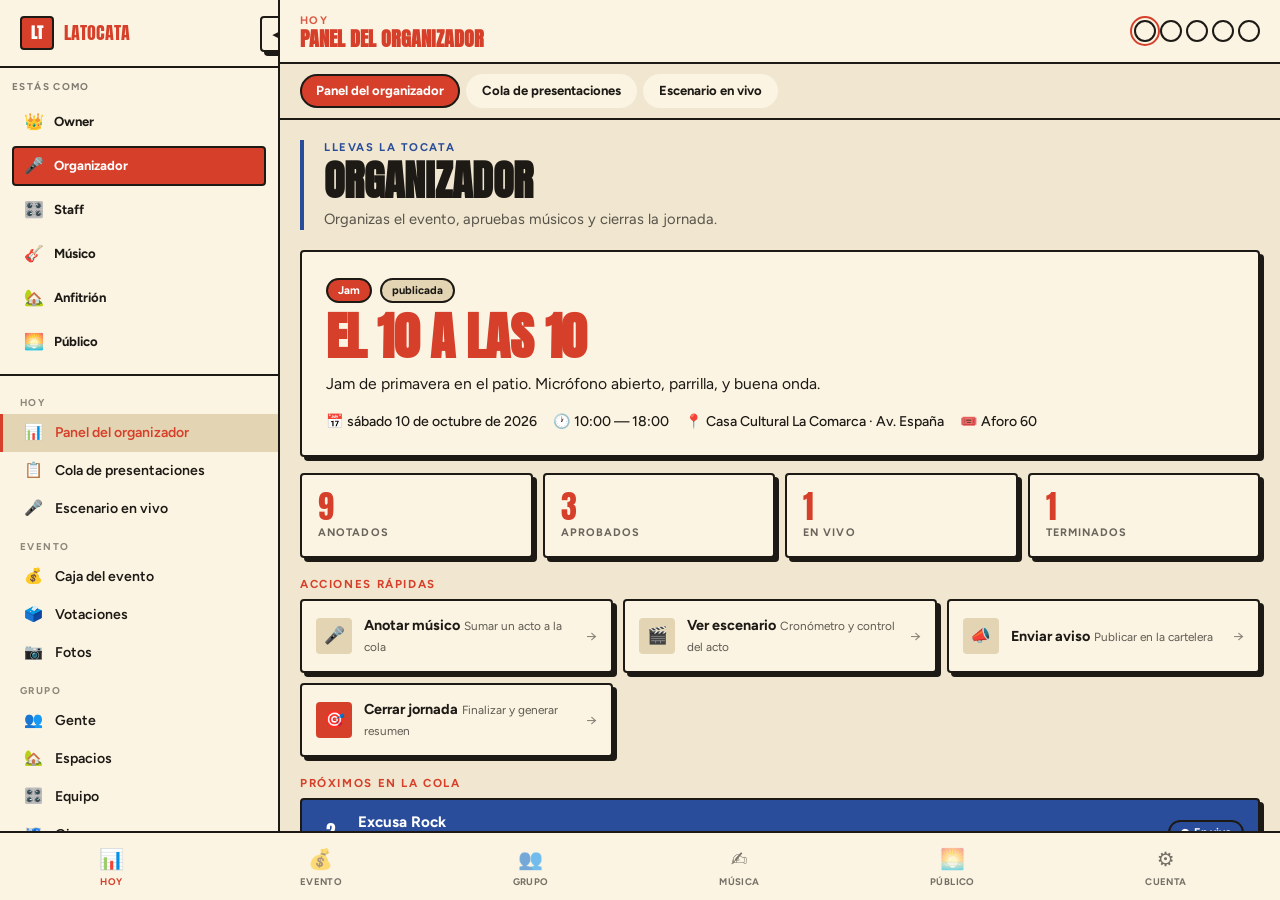
==== prototipos/Pt1.html @ dac2ec57 "feat: initial commit" ====
<!DOCTYPE html>
<html lang="es-CL" data-tema="a">
<head>
<meta charset="utf-8">
<meta name="viewport" content="width=device-width, initial-scale=1, viewport-fit=cover">
<title>LaTocata — Prototipo 5 · Seis casas por rol</title>
<link href="https://fonts.googleapis.com/css2?family=Anton&family=Fraunces:ital,wght@0,600;0,700;1,500;1,600&family=Figtree:wght@500;700&family=Space+Grotesk:wght@500;700&display=swap" rel="stylesheet">
<style>
/* ================================================================
   BASE
   ================================================================ */
:root { box-sizing: border-box; }
*, *::before, *::after { box-sizing: inherit; margin: 0; padding: 0; }
html { scroll-behavior: smooth; }
body {
  font-family: 'Figtree', system-ui, sans-serif;
  background: var(--bg);
  color: var(--ink);
  min-height: 100dvh;
  font-size: 15px;
  line-height: 1.4;
  transition: background 0.25s ease, color 0.25s ease;
}
h1, h2, h3, h4 { font-weight: 700; line-height: 1.1; }
button { font: inherit; color: inherit; cursor: pointer; border: none; background: none; }
input, textarea, select { font: inherit; color: inherit; }
a { color: var(--a1); text-decoration: none; }
ul, ol { list-style: none; }
::-webkit-scrollbar { width: 8px; height: 8px; }
::-webkit-scrollbar-thumb { background: var(--ch); border-radius: 4px; }

/* ================================================================
   TEMAS
   ================================================================ */
body[data-tema="a"] {
  --bg:#f1e7d0; --pa:#fbf4e2; --ink:#1d1a16;
  --a1:#d6402a; --a2:#2a4d9b; --on1:#fff; --on2:#fff;
  --ch:#e3d5b4; --fd:'Anton',Impact,sans-serif;
  --r:4px; --bw:2px; --sh:4px 4px 0 var(--ink);
  --tt:uppercase; --ti:normal;
}
body[data-tema="c"] {
  --bg:#f0e0b4; --pa:#fff6dc; --ink:#2b1a0d;
  --a1:#c0392b; --a2:#1f6b4a; --on1:#fff6dc; --on2:#fff6dc;
  --ch:#e6cf93; --fd:'Fraunces',serif;
  --r:16px; --bw:3px; --sh:0 4px 0 var(--ink);
  --tt:none; --ti:italic;
}
body[data-tema="b"] {
  --bg:#0c0a14; --pa:#171227; --ink:#f1ecff;
  --a1:#ff4fa3; --a2:#7b4dff; --on1:#fff; --on2:#fff;
  --ch:#2a2147; --fd:'Space Grotesk',sans-serif;
  --r:18px; --bw:1px; --sh:0 0 18px rgba(255,79,163,.4);
  --tt:none; --ti:normal;
}
body[data-tema="d"] {
  --bg:#cdb48a; --pa:#e6d4ae; --ink:#231b12;
  --a1:#1f4d3a; --a2:#f2b705; --on1:#f2e8d0; --on2:#231b12;
  --ch:#bfa271; --fd:'Anton',Impact,sans-serif;
  --r:2px; --bw:2px; --sh:3px 3px 0 var(--ink);
  --tt:uppercase; --ti:normal;
}
body[data-tema="e"] {
  --bg:#ffe3ec; --pa:#fff; --ink:#2a1f4d;
  --a1:#ff5c8a; --a2:#19b5a5; --on1:#fff; --on2:#fff;
  --ch:#ffd0de; --fd:'Fraunces',serif;
  --r:22px; --bw:2px; --sh:4px 4px 0 #2a1f4d;
  --tt:none; --ti:normal;
}

/* ================================================================
   SHELL
   ================================================================ */
.shell {
  display: grid;
  grid-template-columns: 280px 1fr;
  height: 100dvh;
  transition: grid-template-columns 0.28s ease;
}
.shell.replegado { grid-template-columns: 72px 1fr; }

.shell__lateral {
  background: var(--pa);
  border-right: var(--bw) solid var(--ink);
  display: flex;
  flex-direction: column;
  overflow: hidden;
  position: relative;
}

.shell__marca {
  display: flex;
  align-items: center;
  gap: 10px;
  padding: 16px 20px;
  border-bottom: var(--bw) solid var(--ink);
  min-height: 64px;
  flex-shrink: 0;
}
.shell__marca-logo {
  width: 34px; height: 34px;
  border-radius: var(--r);
  background: var(--a1);
  color: var(--on1);
  display: flex; align-items: center; justify-content: center;
  font-family: var(--fd);
  font-weight: 700;
  font-size: 0.95rem;
  border: var(--bw) solid var(--ink);
  text-transform: var(--tt);
  font-style: var(--ti);
  flex-shrink: 0;
}
.shell__marca-texto {
  font-family: var(--fd);
  font-size: 1.1rem;
  text-transform: var(--tt);
  font-style: var(--ti);
  color: var(--a1);
  white-space: nowrap;
  transition: opacity 0.2s;
}
.shell.replegado .shell__marca-texto { opacity: 0; width: 0; overflow: hidden; }

/* ================================================================
   SELECTOR DE ROL EN LA SIDEBAR
   ================================================================ */
.selector-rol-lateral {
  border-bottom: var(--bw) solid var(--ink);
  padding: 12px;
  flex-shrink: 0;
}
.selector-rol-lateral__eyebrow {
  font-size: 0.62rem;
  text-transform: uppercase;
  letter-spacing: 0.14em;
  font-weight: 700;
  opacity: 0.55;
  margin-bottom: 8px;
  transition: opacity 0.2s;
}
.shell.replegado .selector-rol-lateral__eyebrow { opacity: 0; }

.selector-rol-lateral__lista {
  display: flex;
  flex-direction: column;
  gap: 4px;
}
.selector-rol-lateral__item {
  display: flex;
  align-items: center;
  gap: 10px;
  padding: 8px 10px;
  border-radius: var(--r);
  color: var(--ink);
  font-size: 0.82rem;
  font-weight: 700;
  text-align: left;
  transition: background 0.15s;
  border: var(--bw) solid transparent;
  width: 100%;
}
.selector-rol-lateral__item:hover { background: var(--ch); }
.selector-rol-lateral__item.activo {
  background: var(--a1);
  color: var(--on1);
  border-color: var(--ink);
}
.selector-rol-lateral__icono {
  width: 20px; height: 20px;
  display: flex; align-items: center; justify-content: center;
  font-size: 1rem;
  flex-shrink: 0;
}
.selector-rol-lateral__label {
  flex: 1;
  min-width: 0;
  white-space: nowrap;
  overflow: hidden;
  text-overflow: ellipsis;
  transition: opacity 0.2s;
}
.shell.replegado .selector-rol-lateral__label { opacity: 0; }

/* Cuando está replegado, el selector se vuelve una lista de iconos */
.shell.replegado .selector-rol-lateral { padding: 8px; }
.shell.replegado .selector-rol-lateral__item {
  justify-content: center;
  padding: 8px 6px;
}

.shell__lateral-scroll {
  flex: 1;
  overflow-y: auto;
  padding: 8px 0;
}
.shell__grupo-titulo {
  font-size: 0.62rem;
  text-transform: uppercase;
  letter-spacing: 0.14em;
  font-weight: 700;
  opacity: 0.5;
  padding: 12px 20px 4px;
  white-space: nowrap;
  transition: opacity 0.2s;
}
.shell.replegado .shell__grupo-titulo { opacity: 0; }

.shell__item {
  display: flex;
  align-items: center;
  gap: 12px;
  padding: 9px 20px;
  color: var(--ink);
  font-size: 0.88rem;
  font-weight: 600;
  border-left: 3px solid transparent;
  transition: background 0.15s, border-color 0.15s;
  white-space: nowrap;
  cursor: pointer;
  width: 100%;
  text-align: left;
}
.shell__item:hover { background: var(--ch); }
.shell__item.activo {
  background: var(--ch);
  border-left-color: var(--a1);
  color: var(--a1);
}
.shell__item-icono {
  width: 20px; height: 20px;
  flex-shrink: 0;
  display: flex; align-items: center; justify-content: center;
  font-size: 0.95rem;
}
.shell__item-label { transition: opacity 0.2s; flex: 1; min-width: 0; }
.shell.replegado .shell__item-label { opacity: 0; width: 0; overflow: hidden; }

.shell__lateral-pie {
  border-top: var(--bw) solid var(--ink);
  padding: 12px;
  display: flex;
  align-items: center;
  gap: 10px;
  flex-shrink: 0;
  font-size: 0.78rem;
}
.shell__usuario-avatar {
  width: 32px; height: 32px;
  border-radius: 50%;
  background: var(--a2);
  color: var(--on2);
  display: flex; align-items: center; justify-content: center;
  font-weight: 700;
  font-size: 0.75rem;
  flex-shrink: 0;
  border: var(--bw) solid var(--ink);
}
.shell__usuario-info { transition: opacity 0.2s; min-width: 0; }
.shell__usuario-nombre { font-weight: 700; white-space: nowrap; }
.shell__usuario-sub { opacity: 0.6; font-size: 0.7rem; white-space: nowrap; }
.shell.replegado .shell__usuario-info { opacity: 0; width: 0; overflow: hidden; }

.shell__btn-replegar {
  position: absolute;
  top: 16px;
  right: -18px;
  width: 36px; height: 36px;
  border-radius: var(--r);
  background: var(--pa);
  border: var(--bw) solid var(--ink);
  color: var(--ink);
  display: flex;
  align-items: center;
  justify-content: center;
  z-index: 30;
  box-shadow: var(--sh);
}

.shell__principal {
  display: flex;
  flex-direction: column;
  min-width: 0;
  background: var(--bg);
  overflow: hidden;
}

.shell__topbar {
  display: flex;
  align-items: center;
  gap: 12px;
  padding: 12px 20px;
  border-bottom: var(--bw) solid var(--ink);
  background: var(--pa);
  min-height: 64px;
  flex-shrink: 0;
}
.shell__btn-hamburguesa {
  display: none;
  width: 40px; height: 40px;
  border-radius: var(--r);
  border: var(--bw) solid var(--ink);
  background: var(--pa);
  color: var(--ink);
  align-items: center;
  justify-content: center;
  flex-shrink: 0;
}
.shell__topbar-titulo-zona { flex: 1; min-width: 0; }
.shell__eyebrow {
  font-size: 0.68rem;
  text-transform: uppercase;
  letter-spacing: 0.12em;
  font-weight: 700;
  color: var(--a1);
  opacity: 0.85;
}
.shell__titulo {
  font-family: var(--fd);
  font-size: 1.25rem;
  font-weight: 700;
  text-transform: var(--tt);
  font-style: var(--ti);
  color: var(--a1);
  white-space: nowrap;
  overflow: hidden;
  text-overflow: ellipsis;
  line-height: 1.05;
}

.shell__selector-tema {
  display: flex;
  gap: 4px;
  flex-shrink: 0;
}
.shell__tema-btn {
  width: 22px; height: 22px;
  border-radius: 50%;
  border: 2px solid var(--ink);
  transition: transform 0.15s;
}
.shell__tema-btn:hover { transform: scale(1.1); }
.shell__tema-btn.activo { outline: 2px solid var(--a1); outline-offset: 2px; }
.shell__tema-btn[data-tema-btn="a"] { background: linear-gradient(135deg, #d6402a 50%, #f1e7d0 50%); }
.shell__tema-btn[data-tema-btn="c"] { background: linear-gradient(135deg, #c0392b 50%, #f0e0b4 50%); }
.shell__tema-btn[data-tema-btn="b"] { background: linear-gradient(135deg, #ff4fa3 50%, #0c0a14 50%); }
.shell__tema-btn[data-tema-btn="d"] { background: linear-gradient(135deg, #1f4d3a 50%, #cdb48a 50%); }
.shell__tema-btn[data-tema-btn="e"] { background: linear-gradient(135deg, #ff5c8a 50%, #ffe3ec 50%); }

.shell__chips {
  display: flex;
  gap: 6px;
  padding: 10px 20px;
  background: var(--bg);
  border-bottom: var(--bw) solid var(--ink);
  overflow-x: auto;
  scrollbar-width: none;
  flex-shrink: 0;
}
.shell__chips::-webkit-scrollbar { display: none; }
.shell__chip {
  padding: 6px 14px;
  border-radius: 999px;
  font-size: 0.82rem;
  font-weight: 700;
  color: var(--ink);
  background: var(--pa);
  border: var(--bw) solid transparent;
  white-space: nowrap;
  transition: all 0.15s;
}
.shell__chip:hover { border-color: var(--ink); }
.shell__chip.activo {
  background: var(--a1);
  color: var(--on1);
  border-color: var(--ink);
}

.shell__contenido {
  flex: 1;
  overflow-y: auto;
  padding: 20px;
  padding-bottom: 100px;
}

.shell__tabbar {
  display: none;
  position: fixed;
  bottom: 0;
  left: 0;
  right: 0;
  background: var(--pa);
  border-top: var(--bw) solid var(--ink);
  padding: 6px 8px;
  justify-content: space-around;
  z-index: 20;
  padding-bottom: calc(6px + env(safe-area-inset-bottom, 0px));
  overflow-x: auto;
  scrollbar-width: none;
}
.shell__tabbar::-webkit-scrollbar { display: none; }
.shell__tab {
  display: flex;
  flex-direction: column;
  align-items: center;
  gap: 2px;
  padding: 6px 8px;
  border-radius: var(--r);
  color: var(--ink);
  opacity: 0.6;
  font-size: 0.6rem;
  font-weight: 700;
  transition: opacity 0.15s;
  min-width: 52px;
  text-transform: uppercase;
  letter-spacing: 0.04em;
  flex-shrink: 0;
}
.shell__tab.activo { opacity: 1; color: var(--a1); }
.shell__tab-icono { font-size: 1.25rem; }

.shell__overlay {
  display: none;
  position: fixed;
  inset: 0;
  background: rgba(0,0,0,0.5);
  z-index: 35;
}
.shell__overlay.activo { display: block; }

/* ================================================================
   COMPONENTES
   ================================================================ */
.hero {
  background: var(--pa);
  border: var(--bw) solid var(--ink);
  border-radius: var(--r);
  padding: 24px;
  box-shadow: var(--sh);
  position: relative;
  overflow: hidden;
}
.hero__badges { display: flex; gap: 6px; margin-bottom: 10px; flex-wrap: wrap; }
.hero__titulo {
  font-family: var(--fd);
  font-size: clamp(2rem, 6vw, 3.2rem);
  text-transform: var(--tt);
  font-style: var(--ti);
  color: var(--a1);
  line-height: 0.95;
  margin: 8px 0 10px;
  letter-spacing: -0.01em;
}
.hero__desc { font-size: 0.98rem; margin-bottom: 16px; max-width: 640px; line-height: 1.5; }
.hero__meta { display: flex; flex-wrap: wrap; gap: 16px; font-size: 0.88rem; font-weight: 500; }

.sub { opacity: 0.68; font-size: 0.85rem; margin-bottom: 14px; line-height: 1.5; }
h3 {
  font-size: 0.72rem;
  letter-spacing: 0.14em;
  text-transform: uppercase;
  color: var(--a1);
  margin: 20px 0 8px;
  font-weight: 700;
}
h3:first-child { margin-top: 0; }

.g { display: grid; gap: 10px; }
.g2 { grid-template-columns: repeat(auto-fit, minmax(260px, 1fr)); }
.g3 { grid-template-columns: repeat(auto-fit, minmax(200px, 1fr)); }
.g4 { grid-template-columns: repeat(auto-fit, minmax(140px, 1fr)); }

.card {
  background: var(--pa);
  border: var(--bw) solid var(--ink);
  border-radius: var(--r);
  padding: 16px;
  box-shadow: var(--sh);
}
.card__cabecera {
  display: flex;
  align-items: flex-start;
  justify-content: space-between;
  gap: 12px;
  margin-bottom: 12px;
}
.card__titulo {
  font-family: var(--fd);
  font-size: 1.05rem;
  text-transform: var(--tt);
  font-style: var(--ti);
  color: var(--ink);
}

.k { font: 2rem/1 var(--fd); color: var(--a1); }
.l {
  font-size: 0.68rem;
  text-transform: uppercase;
  letter-spacing: 0.1em;
  opacity: 0.65;
  font-weight: 700;
  margin-top: 2px;
}

.btn {
  display: inline-flex;
  align-items: center;
  justify-content: center;
  gap: 6px;
  padding: 8px 14px;
  background: var(--a1);
  color: var(--on1);
  border: var(--bw) solid var(--ink);
  border-radius: var(--r);
  font-size: 0.85rem;
  font-weight: 700;
  box-shadow: var(--sh);
  transition: transform 0.1s, box-shadow 0.1s;
  white-space: nowrap;
}
.btn:active { transform: translate(2px, 2px); box-shadow: none; }
.btn--secundario { background: var(--pa); color: var(--ink); box-shadow: none; }
.btn--fantasma { background: transparent; color: var(--ink); border-color: transparent; box-shadow: none; }
.btn--fantasma:hover { border-color: var(--ink); }
.btn--peligro { background: var(--pa); color: var(--a1); border-color: var(--a1); box-shadow: none; }
.btn--chico { padding: 5px 10px; font-size: 0.76rem; }
.btn--grande { padding: 12px 22px; font-size: 0.95rem; }
.btn--bloque { width: 100%; }

.pill {
  display: inline-block;
  padding: 3px 10px;
  border-radius: 999px;
  background: var(--ch);
  color: var(--ink);
  font-size: 0.7rem;
  font-weight: 700;
  border: var(--bw) solid var(--ink);
  margin: 2px 2px 0 0;
}
.pill--ok { background: var(--a2); color: var(--on2); }
.pill--hot { background: var(--a1); color: var(--on1); }
.pill--vivo::before {
  content: '●';
  margin-right: 4px;
  animation: pulso 1.4s ease infinite;
}
@keyframes pulso { 0%,100% { opacity: 1; } 50% { opacity: 0.4; } }

.row {
  display: flex;
  align-items: center;
  gap: 12px;
  padding: 12px;
  background: var(--pa);
  border: var(--bw) solid var(--ink);
  border-radius: var(--r);
  margin-bottom: 8px;
  box-shadow: var(--sh);
}
.row:last-child { margin-bottom: 0; }
.row__num {
  font-family: var(--fd);
  font-size: 1.2rem;
  width: 32px;
  text-align: center;
  color: var(--a1);
  flex-shrink: 0;
}
.row__info { flex: 1; min-width: 0; }
.row__titulo { font-weight: 700; font-size: 0.95rem; }
.row__meta { font-size: 0.76rem; opacity: 0.7; margin-top: 1px; }
.row--vivo { background: var(--a2); color: var(--on2); border-color: var(--ink); }
.row--vivo .row__num { color: var(--on2); }
.row--terminado { opacity: 0.5; }
.row--saltado { opacity: 0.4; text-decoration: line-through; }

.crono {
  font-family: var(--fd);
  font-size: clamp(3rem, 16vw, 6rem);
  color: var(--a1);
  line-height: 1;
  font-variant-numeric: tabular-nums;
  letter-spacing: -0.02em;
}
.barra {
  height: 10px;
  border: var(--bw) solid var(--ink);
  border-radius: 99px;
  overflow: hidden;
  margin: 8px 0;
  background: var(--pa);
}
.barra b {
  display: block;
  height: 100%;
  background: var(--a2);
  transition: width 0.3s;
}
.barra b.alerta { background: var(--a1); }

.chk {
  display: flex;
  gap: 10px;
  align-items: center;
  padding: 8px 0;
  border-bottom: 1px dashed var(--ch);
  cursor: pointer;
}
.chk:last-child { border-bottom: none; }
.chk i {
  width: 22px; height: 22px;
  border: var(--bw) solid var(--ink);
  border-radius: calc(var(--r) / 2);
  display: grid;
  place-items: center;
  font-style: normal;
  font-size: 0.8rem;
  flex-shrink: 0;
}
.chk.d i { background: var(--a2); color: var(--on2); }
.chk.d span { text-decoration: line-through; opacity: 0.55; }

input[type="text"], input[type="email"], input[type="number"], textarea, select {
  font: inherit;
  color: var(--ink);
  background: var(--pa);
  border: var(--bw) solid var(--ink);
  border-radius: var(--r);
  padding: 8px 12px;
  min-width: 0;
  width: 100%;
}
input:focus, textarea:focus { outline: 2px solid var(--a1); outline-offset: -2px; }

.avatar {
  width: 40px; height: 40px;
  border-radius: 50%;
  background: var(--a1);
  color: var(--on1);
  display: flex; align-items: center; justify-content: center;
  font-weight: 700;
  font-size: 0.95rem;
  flex-shrink: 0;
  border: var(--bw) solid var(--ink);
}
.avatar--chico { width: 28px; height: 28px; font-size: 0.72rem; }

.qa {
  display: flex;
  align-items: center;
  gap: 12px;
  padding: 14px;
  background: var(--pa);
  border: var(--bw) solid var(--ink);
  border-radius: var(--r);
  box-shadow: var(--sh);
  text-align: left;
  width: 100%;
  transition: transform 0.1s;
}
.qa:active { transform: translate(2px, 2px); box-shadow: none; }
.qa__icono {
  width: 36px; height: 36px;
  border-radius: var(--r);
  background: var(--ch);
  display: grid;
  place-items: center;
  font-size: 1.05rem;
  flex-shrink: 0;
}
.qa--peligro .qa__icono { background: var(--a1); color: var(--on1); }
.qa__texto { flex: 1; min-width: 0; }
.qa__titulo { font-weight: 700; font-size: 0.9rem; }
.qa__desc { font-size: 0.74rem; opacity: 0.7; margin-top: 1px; }
.qa__flecha { opacity: 0.5; flex-shrink: 0; }

.tl { position: relative; padding-left: 22px; }
.tl::before { content: ''; position: absolute; left: 5px; top: 8px; bottom: 8px; width: 2px; background: var(--ch); }
.tl__nodo { position: relative; padding: 8px 0; }
.tl__nodo::before {
  content: '';
  position: absolute;
  left: -22px;
  top: 14px;
  width: 12px; height: 12px;
  border-radius: 50%;
  background: var(--a1);
  border: 2px solid var(--ink);
}

/* ================================================================
   HOME DE ROL
   ================================================================ */
.rol-home {
  border-left: 4px solid var(--a2);
  padding-left: 20px;
  margin-bottom: 20px;
}
.rol-home__eyebrow {
  font-size: 0.7rem;
  text-transform: uppercase;
  letter-spacing: 0.14em;
  font-weight: 700;
  color: var(--a2);
  margin-bottom: 4px;
}
.rol-home__titulo {
  font-family: var(--fd);
  font-size: clamp(1.8rem, 5vw, 2.6rem);
  text-transform: var(--tt);
  font-style: var(--ti);
  color: var(--ink);
  line-height: 1;
}
.rol-home__desc {
  font-size: 0.92rem;
  opacity: 0.72;
  margin-top: 6px;
  max-width: 600px;
  line-height: 1.5;
}

/* ================================================================
   CARTELERA EN VIVO (público)
   ================================================================ */
.cartelera-vivo {
  background: linear-gradient(180deg, var(--a2) 0%, var(--pa) 100%);
  border: var(--bw) solid var(--ink);
  border-radius: var(--r);
  padding: 24px;
  box-shadow: var(--sh);
  color: var(--on2);
  margin-bottom: 20px;
}
.cartelera-vivo__badge {
  display: inline-flex;
  align-items: center;
  gap: 6px;
  background: var(--a1);
  color: var(--on1);
  padding: 4px 12px;
  border-radius: 999px;
  font-size: 0.72rem;
  font-weight: 700;
  text-transform: uppercase;
  letter-spacing: 0.1em;
  margin-bottom: 12px;
}
.cartelera-vivo__badge::before {
  content: '●';
  animation: pulso 1.4s ease infinite;
}
.cartelera-vivo__nombre {
  font-family: var(--fd);
  font-size: clamp(2rem, 7vw, 3rem);
  text-transform: var(--tt);
  font-style: var(--ti);
  line-height: 1;
  color: var(--on2);
  margin: 8px 0;
}
.cartelera-vivo__meta {
  font-size: 0.95rem;
  opacity: 0.85;
  margin-bottom: 16px;
}
.cartelera-vivo__siguientes {
  background: rgba(0,0,0,0.15);
  border-radius: var(--r);
  padding: 14px;
  border: 2px dashed rgba(255,255,255,0.3);
}
.cartelera-vivo__siguientes-titulo {
  font-size: 0.68rem;
  text-transform: uppercase;
  letter-spacing: 0.14em;
  font-weight: 700;
  opacity: 0.75;
  margin-bottom: 8px;
}
.cartelera-vivo__siguiente {
  display: flex;
  align-items: center;
  gap: 10px;
  padding: 6px 0;
  border-bottom: 1px solid rgba(255,255,255,0.15);
}
.cartelera-vivo__siguiente:last-child { border-bottom: none; }
.cartelera-vivo__siguiente-num {
  font-family: var(--fd);
  font-size: 1rem;
  width: 24px;
  opacity: 0.85;
}
.cartelera-vivo__siguiente-nombre { flex: 1; font-weight: 700; }

/* ================================================================
   PRESENCIA (check-in para votar)
   ================================================================ */
.presencia {
  background: var(--pa);
  border: var(--bw) solid var(--ink);
  border-radius: var(--r);
  padding: 16px;
  display: flex;
  align-items: center;
  gap: 12px;
  box-shadow: var(--sh);
  margin-bottom: 20px;
}
.presencia__icono {
  width: 40px; height: 40px;
  border-radius: 50%;
  background: var(--ch);
  display: grid;
  place-items: center;
  font-size: 1.2rem;
  flex-shrink: 0;
}
.presencia--activo .presencia__icono {
  background: var(--a2);
  color: var(--on2);
}
.presencia__info { flex: 1; min-width: 0; }
.presencia__titulo { font-weight: 700; font-size: 0.92rem; }
.presencia__desc { font-size: 0.78rem; opacity: 0.7; margin-top: 2px; }

/* ================================================================
   RESPONSIVE
   ================================================================ */
@media (max-width: 900px) {
  .shell { grid-template-columns: 1fr; }
  .shell__lateral {
    position: fixed;
    top: 0; left: 0; bottom: 0;
    width: 280px;
    transform: translateX(-100%);
    transition: transform 0.25s ease;
    z-index: 40;
    box-shadow: var(--sh);
  }
  .shell__lateral.abierto { transform: translateX(0); }
  .shell__btn-hamburguesa { display: flex; }
  .shell__btn-replegar { display: none; }
  .shell__contenido { padding: 16px; padding-bottom: 100px; }
  .shell__topbar { padding: 10px 14px; }
  .shell__chips { padding: 10px 14px; }
  .shell__tabbar { display: flex; }
  .g2, .g3, .g4 { grid-template-columns: 1fr; }
}

@media (max-width: 600px) {
  .hero { padding: 18px; }
  .hero__titulo { font-size: 1.9rem; }
  .shell__titulo { font-size: 1.05rem; }
}
</style>
</head>
<body data-tema="a">

<div class="shell" id="shell">

  <aside class="shell__lateral" id="lateral">
    <div class="shell__marca" style="position:relative;">
      <div class="shell__marca-logo">LT</div>
      <div class="shell__marca-texto">LaTocata</div>
      <button class="shell__btn-replegar" id="btn-replegar" title="Replegar">◀</button>
    </div>

    <!-- Selector de rol dentro del sidebar -->
    <div class="selector-rol-lateral" id="selector-rol-lateral"></div>

    <nav class="shell__lateral-scroll" id="lateral-nav"></nav>

    <div class="shell__lateral-pie">
      <div class="shell__usuario-avatar" id="usuario-avatar">YQ</div>
      <div class="shell__usuario-info">
        <div class="shell__usuario-nombre">Eduardo Q.</div>
        <div class="shell__usuario-sub" id="usuario-rol-display">Organizador</div>
      </div>
    </div>
  </aside>

  <div class="shell__overlay" id="overlay"></div>

  <div class="shell__principal">
    <header class="shell__topbar">
      <button class="shell__btn-hamburguesa" id="btn-hamburguesa" title="Menú">☰</button>
      <div class="shell__topbar-titulo-zona">
        <div class="shell__eyebrow" id="topbar-eyebrow">Hoy</div>
        <div class="shell__titulo" id="topbar-titulo">Panel del organizador</div>
      </div>
      <div class="shell__selector-tema" id="selector-tema"></div>
    </header>

    <nav class="shell__chips" id="chips"></nav>

    <main class="shell__contenido" id="contenido"></main>

    <nav class="shell__tabbar" id="tabbar"></nav>
  </div>
</div>

<script>
/* ================================================================
   DATOS
   ================================================================ */
const GRUPO = { nombre: 'Colectivo Cultural Chillán', ciudad: 'Chillán' };

const TOCATA = {
  nombre: 'El 10 a las 10',
  tipo: 'Jam',
  estado: 'publicada',
  fecha: 'sábado 10 de octubre de 2026',
  horaInicio: '10:00',
  horaFin: '18:00',
  espacio: 'Casa Cultural La Comarca',
  direccion: 'Av. España',
  comuna: 'Chillán',
  aforo: 60,
  desc: 'Jam de primavera en el patio. Micrófono abierto, parrilla, y buena onda.'
};

const ESPACIOS = [
  { id: 'comarca', nombre: 'Casa Cultural La Comarca', tipo: 'casa', direccion: 'Av. España', comuna: 'Chillán', aforo: 60, anfitrion: 'Andrés Monjes', condiciones: 'Sin amplificadores después de las 23:30. Cuidar el jardín.', esDeLaTocata: true },
  { id: 'ubb', nombre: 'UBB la Castilla', tipo: 'universidad', direccion: 'Av. Andrés Bello', comuna: 'Chillán', aforo: 100, anfitrion: 'Universidad del Bío Bío', condiciones: 'Requiere seguro de responsabilidad civil. Sin amplificadores después de las 22:00.', esDeLaTocata: false },
  { id: 'anden', nombre: 'El último Andén', tipo: 'bar cultural', direccion: 'Calle Brasil', comuna: 'Chillán', aforo: 80, anfitrion: 'Carla Muñoz', condiciones: 'Sonido hasta la 1 AM. Consumo mínimo por persona.', esDeLaTocata: false }
];

const ACTOS = [
  { orden: 1, nombre: 'Miguel', tipo: 'solista', genero: 'rock', instrumentos: ['batería'], estado: 'terminado', min: 10 },
  { orden: 2, nombre: 'Excusa Rock', tipo: 'banda', genero: 'rock alternativo', instrumentos: ['voz', 'guitarra', 'bajo'], estado: 'en_curso', min: 20 },
  { orden: 3, nombre: 'Paulo en la Luna', tipo: 'solista', genero: 'trova', instrumentos: ['voz', 'guitarra'], estado: 'aprobado', min: 15 },
  { orden: 4, nombre: 'Toms', tipo: 'solista', genero: 'temas propios', instrumentos: ['voz', 'guitarra'], estado: 'aprobado', min: 15 },
  { orden: 5, nombre: 'Los Treiles', tipo: 'banda', genero: 'folklore fusión', instrumentos: ['voz', 'guitarra', 'flauta', 'percusión'], estado: 'aprobado', min: 20 },
  { orden: 6, nombre: 'Flow en Notas', tipo: 'banda', genero: 'rap', instrumentos: ['voz', 'beat'], estado: 'anotado', min: 15, hastaQueLoBajen: true },
  { orden: 7, nombre: 'Ancestro', tipo: 'banda', genero: 'jazz', instrumentos: ['saxo', 'contrabajo', 'batería'], estado: 'anotado', min: 20 },
  { orden: 8, nombre: 'Macho Cabrio', tipo: 'banda', genero: 'punk rock', instrumentos: ['voz', 'guitarra', 'bajo', 'batería'], estado: 'anotado', min: 15 },
  { orden: 9, nombre: 'Sirene', tipo: 'banda', genero: 'indie pop', instrumentos: ['voz', 'teclado', 'guitarra'], estado: 'anotado', min: 18 }
];

const LISTA_DIA = [
  { tarea: 'Montaje de escenario y sonido', hecho: true },
  { tarea: 'Permiso y aviso a vecinos', hecho: true },
  { tarea: 'Parrilla y cocina', hecho: false },
  { tarea: 'Revisar clima y plan B', hecho: false },
  { tarea: 'Abrir registro de músicos', hecho: true },
  { tarea: 'Foto del grupo al inicio', hecho: false }
];

const CAJA = [
  { concepto: 'Gorra (aporte voluntario)', monto: 48000 },
  { concepto: 'Carbón y bebidas', monto: -22000 },
  { concepto: 'Cuerdas de repuesto', monto: -6500 }
];

const EQUIPO = [
  { nombre: 'Amplificador Fender 100W', dueno: 'Grupo', prestadoA: '' },
  { nombre: 'Micrófono SM58 #1', dueno: 'Grupo', prestadoA: 'Excusa Rock' },
  { nombre: 'Micrófono SM58 #2', dueno: 'Grupo', prestadoA: '' },
  { nombre: 'Batería completa', dueno: 'Miguel', prestadoA: '' },
  { nombre: 'Bajo Squier', dueno: 'Grupo', prestadoA: '' }
];

const COMUNIDAD = [
  { nombre: 'Andrés Monjes', detalle: 'owner · anfitrión de La Comarca', etiquetas: ['owner'] },
  { nombre: 'Eduardo Quilodrán', detalle: 'organizador · hace la app', etiquetas: ['organizador'] },
  { nombre: 'Amaru', detalle: 'staff · foto y publicidad', etiquetas: ['staff'] },
  { nombre: 'Seba', detalle: 'staff · parrilla y sonido', etiquetas: ['staff'] },
  { nombre: 'Pame', detalle: 'staff · cocina y puerta', etiquetas: ['staff'] },
  { nombre: 'Miguel', detalle: 'músico · batería · trae la batería', etiquetas: ['músico'] },
  { nombre: 'Familia Rodríguez', detalle: 'vecinos · prestan sillas', etiquetas: ['vecinos'] }
];

const TURNOS = [
  { tarea: 'Sonido', asignado: 'Seba', hora: '10:00 — 12:00', hecho: true },
  { tarea: 'Puerta y aforo', asignado: 'Pame', hora: '10:00 — 14:00', hecho: false },
  { tarea: 'Parrilla', asignado: 'Seba', hora: '12:00 — 15:00', hecho: false },
  { tarea: 'Fotos', asignado: 'Amaru', hora: 'Todo el día', hecho: false },
  { tarea: 'Cocina', asignado: 'Pame', hora: '11:00 — 17:00', hecho: false },
  { tarea: 'Reemplazo de sonido', asignado: '—', hora: '—', hecho: false }
];

const AVISOS_EQUIPO = [
  { autor: 'Eduardo', hora: 'hace 12 min', texto: 'El amplificador del flanco izquierdo tiene un zumbido. Revisar antes del siguiente acto.' },
  { autor: 'Seba', hora: 'hace 30 min', texto: 'La parrilla se enciende a las 12:00. Si alguien puede traer más carbón, mejor.' },
  { autor: 'Pame', hora: 'hace 1 h', texto: 'Hay agua y frutas en la cocina. Los músicos pueden pasar cuando quieran.' }
];

const PARADAS = [
  { fecha: '10 OCT', lugar: 'Casa Cultural La Comarca', comuna: 'Av. España · Chillán', hoy: true, estado: 'hoy' },
  { fecha: '24 OCT', lugar: 'El último Andén', comuna: 'Calle Brasil · Chillán', hoy: false, estado: 'confirmada' },
  { fecha: '07 NOV', lugar: 'UBB la Castilla', comuna: 'Av. Andrés Bello · Chillán', hoy: false, estado: 'sin permiso' },
  { fecha: '21 NOV', lugar: 'Por definir', comuna: '—', hoy: false, estado: 'idea' }
];

const VOTACIONES = [
  { titulo: 'Mejor acto de la noche', descripcion: 'Vota por quien te movió más.', estado: 'activa', opciones: ['Excusa Rock', 'Los Treiles', 'Macho Cabrio'], resultados: [42, 35, 23], premio: 'Cena para dos', kyu: 50, soloPresentes: true },
  { titulo: 'Tema más pedido', descripcion: 'Qué tema quieres volver a escuchar.', estado: 'borrador', opciones: ['La jardinera', 'Cielo roto', 'Marea baja'], resultados: [], premio: null, kyu: 0, soloPresentes: false }
];

const YAYO = {
  nombre: 'Eduardo Quilodrán',
  apodo: 'Yayo',
  email: 'yayoqs@elisekai.com',
  rolesEnGrupo: ['organizador', 'musico']
};

const MUSICO = {
  instrumentos: ['guitarra', 'voz'],
  agenda: [
    { fecha: '10 OCT', nombre: 'El 10 a las 10', espacio: 'Casa Cultural La Comarca', estado: 'aprobado', posicion: 5, minutos: 15 }
  ],
  bandas: [],
  participaciones: [
    { fecha: '26 SEP 2026', nombre: 'Noche de Micrófono Abierto #7', espacio: 'El último Andén', temas: 2 },
    { fecha: '14 AGO 2026', nombre: 'Jam de Invierno', espacio: 'Casa Cultural La Comarca', temas: 3 }
  ],
  kyu: 340
};

const TOCATAS_PROXIMAS = [
  { fecha: '10 OCT', nombre: 'El 10 a las 10', detalle: 'Casa Cultural La Comarca · 10:00' },
  { fecha: '24 OCT', nombre: 'La Jam del Vecindario', detalle: 'El último Andén · 20:00' }
];

/* ================================================================
   VISTAS
   ================================================================ */
const VISTAS = {
  hoy:              { titulo: 'Panel del organizador', icono: '📊' },
  cola:             { titulo: 'Cola de presentaciones', icono: '📋' },
  esc:              { titulo: 'Escenario en vivo', icono: '🎤' },
  reg:              { titulo: 'Registro de músicos', icono: '✍️' },
  gen:              { titulo: 'Gente', icono: '👥' },
  esp:              { titulo: 'Espacios', icono: '🏡' },
  eq:               { titulo: 'Equipo', icono: '🎛️' },
  gira:             { titulo: 'Gira', icono: '🗺️' },
  turnos:           { titulo: 'Mis turnos', icono: '⏰' },
  checklist:        { titulo: 'Checklist del día', icono: '✓' },
  'avisos-equipo':  { titulo: 'Avisos del equipo', icono: '💬' },
  caja:             { titulo: 'Caja del evento', icono: '💰' },
  vot:              { titulo: 'Votaciones', icono: '🗳️' },
  fot:              { titulo: 'Fotos', icono: '📷' },
  ini:              { titulo: 'Inicio', icono: '🌅' },
  pub:              { titulo: 'Afiche', icono: '🪧' },
  llegar:           { titulo: 'Cómo llegar', icono: '📍' },
  'cartelera-vivo': { titulo: 'Cartelera en vivo', icono: '🎬' },
  'mi-espacio':     { titulo: 'Mi espacio', icono: '🏠' },
  reglas:           { titulo: 'Reglas', icono: '📋' },
  contacto:         { titulo: 'Contacto', icono: '💬' },
  agenda:           { titulo: 'Mi agenda', icono: '📅' },
  bandas:           { titulo: 'Mis bandas', icono: '👥' },
  participaciones:  { titulo: 'Mis participaciones', icono: '🎸' },
  'admin-roles':    { titulo: 'Roles del grupo', icono: '🛡️' },
  aj:               { titulo: 'Ajustes', icono: '⚙️' }
};

/* ================================================================
   CASAS POR ROL
   ================================================================ */
const CASAS_POR_ROL = {
  owner: {
    icono: '👑',
    saludo: 'Eres dueño del grupo',
    desc: 'Tienes control total del colectivo, los roles y las tocatas.',
    secciones: [
      { titulo: 'Hoy',       vistas: ['hoy', 'cola', 'esc'] },
      { titulo: 'Evento',    vistas: ['caja', 'vot', 'fot'] },
      { titulo: 'Grupo',     vistas: ['gen', 'admin-roles', 'esp', 'eq', 'gira'] },
      { titulo: 'Música',    vistas: ['reg'] },
      { titulo: 'Público',   vistas: ['ini', 'pub'] },
      { titulo: 'Cuenta',    vistas: ['aj'] }
    ],
    inicial: 'hoy'
  },
  organizador: {
    icono: '🎤',
    saludo: 'Llevas la tocata',
    desc: 'Organizas el evento, apruebas músicos y cierras la jornada.',
    secciones: [
      { titulo: 'Hoy',       vistas: ['hoy', 'cola', 'esc'] },
      { titulo: 'Evento',    vistas: ['caja', 'vot', 'fot'] },
      { titulo: 'Grupo',     vistas: ['gen', 'esp', 'eq', 'gira'] },
      { titulo: 'Música',    vistas: ['reg'] },
      { titulo: 'Público',   vistas: ['ini', 'pub'] },
      { titulo: 'Cuenta',    vistas: ['aj'] }
    ],
    inicial: 'hoy'
  },
  staff: {
    icono: '🎛️',
    saludo: 'Estás en la operación',
    desc: 'Tus turnos, el checklist del día y los avisos del equipo.',
    secciones: [
      { titulo: 'Hoy',       vistas: ['hoy', 'cola', 'esc'] },
      { titulo: 'Mi turno',  vistas: ['turnos', 'checklist', 'avisos-equipo'] },
      { titulo: 'Recursos',  vistas: ['eq', 'esp'] },
      { titulo: 'Música',    vistas: ['reg'] },
      { titulo: 'Público',   vistas: ['ini'] }
    ],
    inicial: 'hoy'
  },
  musico: {
    icono: '🎸',
    saludo: 'Tu música',
    desc: 'Tu agenda de tocatas, tus bandas y tus participaciones.',
    secciones: [
      { titulo: 'Mi música', vistas: ['agenda', 'bandas', 'participaciones'] },
      { titulo: 'Anotarme',  vistas: ['reg'] },
      { titulo: 'Cartelera', vistas: ['cartelera-vivo', 'ini', 'pub'] }
    ],
    inicial: 'agenda'
  },
  anfitrion: {
    icono: '🏡',
    saludo: 'Tu espacio',
    desc: 'Tu espacio, sus reglas y las tocatas programadas.',
    secciones: [
      { titulo: 'Mi espacio', vistas: ['mi-espacio', 'reglas'] },
      { titulo: 'Tocatas',    vistas: ['gira'] },
      { titulo: 'Contacto',   vistas: ['contacto'] },
      { titulo: 'Cartelera',  vistas: ['cartelera-vivo', 'ini'] }
    ],
    inicial: 'mi-espacio'
  },
  publico: {
    icono: '🌅',
    saludo: 'Bienvenido/a',
    desc: 'La tocata de hoy y cómo llegar.',
    secciones: [
      { titulo: 'Cartelera', vistas: ['cartelera-vivo', 'ini', 'pub'] },
      { titulo: 'Llegar',    vistas: ['llegar'] },
      { titulo: 'Votación',  vistas: ['vot'] }
    ],
    inicial: 'cartelera-vivo'
  }
};

const ROLES_NOMBRES = {
  owner: 'Owner',
  organizador: 'Organizador',
  staff: 'Staff',
  musico: 'Músico',
  anfitrion: 'Anfitrión',
  publico: 'Público'
};

/* Simulación de un usuario con varios roles. En la app real, esto viene de Elisekai. */
const USUARIO_PRUEBA = {
  nombre: 'Eduardo Quilodrán',
  apodo: 'Yayo',
  iniciales: 'YQ',
  roles: ['owner', 'organizador', 'staff', 'musico', 'anfitrion', 'publico']
};

const TEMAS = [
  { id: 'a', nombre: 'Serigrafía' },
  { id: 'c', nombre: 'Textil' },
  { id: 'b', nombre: 'Escenario' },
  { id: 'd', nombre: 'Kraft' },
  { id: 'e', nombre: 'Risografía' }
];

/* ================================================================
   ESTADO
   ================================================================ */
const ESTADO = {
  rolActivo: 'organizador',
  vistaActiva: 'hoy',
  temaActivo: 'a',
  replegado: false,
  seg: 222,
  aforo: 34,
  presente: false,   // para votar
  acts: JSON.parse(JSON.stringify(ACTOS)),
  chk: JSON.parse(JSON.stringify(LISTA_DIA)),
  turnos: JSON.parse(JSON.stringify(TURNOS)),
  caja: JSON.parse(JSON.stringify(CAJA)),
  equipo: JSON.parse(JSON.stringify(EQUIPO))
};

/* ================================================================
   HELPERS
   ================================================================ */
function pad(n) { return String(n).padStart(2, '0'); }
function tiempoCrono() { return pad(Math.floor(ESTADO.seg / 60)) + ':' + pad(ESTADO.seg % 60); }
function saldoCaja() { return ESTADO.caja.reduce((s, c) => s + c.monto, 0); }
function actoEnVivo() { return ESTADO.acts.find(a => a.estado === 'en_curso'); }
function casaActual() { return CASAS_POR_ROL[ESTADO.rolActivo]; }

function seccionDeVista(idVista) {
  const casa = casaActual();
  for (const sec of casa.secciones) {
    if (sec.vistas.includes(idVista)) return sec.titulo;
  }
  return '';
}

function rolesDisponibles() {
  return USUARIO_PRUEBA.roles.filter(r => CASAS_POR_ROL[r]);
}

/* ================================================================
   RENDER — SELECTOR DE ROL EN SIDEBAR
   ================================================================ */
function renderSelectorRolLateral() {
  const cont = document.getElementById('selector-rol-lateral');
  const roles = rolesDisponibles();

  if (roles.length <= 1) {
    cont.innerHTML = '';
    cont.style.display = 'none';
    return;
  }
  cont.style.display = 'block';

  cont.innerHTML = `
    <div class="selector-rol-lateral__eyebrow">Estás como</div>
    <div class="selector-rol-lateral__lista">
      ${roles.map(idRol => {
        const casa = CASAS_POR_ROL[idRol];
        const activo = idRol === ESTADO.rolActivo;
        return `
          <button class="selector-rol-lateral__item ${activo ? 'activo' : ''}" data-cambiar-rol="${idRol}">
            <span class="selector-rol-lateral__icono">${casa.icono}</span>
            <span class="selector-rol-lateral__label">${ROLES_NOMBRES[idRol]}</span>
          </button>
        `;
      }).join('')}
    </div>
  `;
}

/* ================================================================
   RENDER — SIDEBAR
   ================================================================ */
function renderSidebar() {
  const casa = casaActual();
  const nav = document.getElementById('lateral-nav');

  nav.innerHTML = casa.secciones.map(sec => `
    <div class="shell__grupo-titulo">${sec.titulo}</div>
    ${sec.vistas.map(idVista => {
      const v = VISTAS[idVista];
      if (!v) return '';
      const activa = idVista === ESTADO.vistaActiva;
      return `<button class="shell__item ${activa ? 'activo' : ''}" data-navegar="${idVista}">
        <span class="shell__item-icono">${v.icono}</span>
        <span class="shell__item-label">${v.titulo}</span>
      </button>`;
    }).join('')}
  `).join('');
}

/* ================================================================
   RENDER — TOPBAR
   ================================================================ */
function renderTopbar() {
  const v = VISTAS[ESTADO.vistaActiva] || { titulo: '—' };
  document.getElementById('topbar-eyebrow').textContent = seccionDeVista(ESTADO.vistaActiva) || '—';
  document.getElementById('topbar-titulo').textContent = v.titulo;

  const temasEl = document.getElementById('selector-tema');
  temasEl.innerHTML = TEMAS.map(t => `
    <button class="shell__tema-btn ${t.id === ESTADO.temaActivo ? 'activo' : ''}"
            data-cambiar-tema="${t.id}"
            title="${t.nombre}"></button>
  `).join('');

  document.getElementById('usuario-rol-display').textContent = ROLES_NOMBRES[ESTADO.rolActivo];
}

/* ================================================================
   RENDER — CHIPS
   ================================================================ */
function renderChips() {
  const chipsEl = document.getElementById('chips');
  const seccionActual = seccionDeVista(ESTADO.vistaActiva);
  const casa = casaActual();
  const seccion = casa.secciones.find(s => s.titulo === seccionActual);

  if (!seccion || seccion.vistas.length <= 1) {
    chipsEl.style.display = 'none';
    return;
  }
  chipsEl.style.display = 'flex';

  chipsEl.innerHTML = seccion.vistas.map(idVista => {
    const v = VISTAS[idVista];
    const activa = idVista === ESTADO.vistaActiva;
    return `<button class="shell__chip ${activa ? 'activo' : ''}" data-navegar="${idVista}">${v.titulo}</button>`;
  }).join('');
}

/* ================================================================
   RENDER — TABBAR
   ================================================================ */
function renderTabbar() {
  const tabbarEl = document.getElementById('tabbar');
  const casa = casaActual();

  if (casa.secciones.length <= 1) {
    tabbarEl.style.display = 'none';
    return;
  }
  tabbarEl.style.display = 'flex';

  const seccionActual = seccionDeVista(ESTADO.vistaActiva);

  tabbarEl.innerHTML = casa.secciones.map(sec => {
    const activa = sec.titulo === seccionActual;
    const primeraVista = sec.vistas[0];
    const icono = VISTAS[primeraVista] ? VISTAS[primeraVista].icono : '•';
    return `<button class="shell__tab ${activa ? 'activo' : ''}" data-tab-seccion="${sec.vistas[0]}">
      <span class="shell__tab-icono">${icono}</span>
      <span>${sec.titulo}</span>
    </button>`;
  }).join('');
}

/* ================================================================
   RENDER — HOME DE ROL
   ================================================================ */
function renderHomeRol() {
  const casa = casaActual();
  return `
    <div class="rol-home">
      <div class="rol-home__eyebrow">${casa.saludo}</div>
      <h1 class="rol-home__titulo">${ROLES_NOMBRES[ESTADO.rolActivo]}</h1>
      <p class="rol-home__desc">${casa.desc}</p>
    </div>
  `;
}

/* ================================================================
   RENDER — VISTAS
   ================================================================ */
const RENDER = {};

RENDER.hoy = () => {
  const l = actoEnVivo();
  const aprobados = ESTADO.acts.filter(a => a.estado === 'aprobado').length;
  const terminados = ESTADO.acts.filter(a => a.estado === 'terminado').length;
  const enVivo = ESTADO.acts.filter(a => a.estado === 'en_curso').length;
  const d = ESTADO.chk.filter(c => c.hecho).length;
  const aforoPct = (ESTADO.aforo / TOCATA.aforo) * 100;
  const proximos = ESTADO.acts.filter(a => a.estado === 'aprobado' || a.estado === 'en_curso').slice(0, 3);

  return `
    <section class="hero">
      <div class="hero__badges">
        <span class="pill pill--hot">${TOCATA.tipo}</span>
        <span class="pill">${TOCATA.estado}</span>
      </div>
      <h1 class="hero__titulo">${TOCATA.nombre}</h1>
      <p class="hero__desc">${TOCATA.desc}</p>
      <div class="hero__meta">
        <span>📅 ${TOCATA.fecha}</span>
        <span>🕐 ${TOCATA.horaInicio} — ${TOCATA.horaFin}</span>
        <span>📍 ${TOCATA.espacio} · ${TOCATA.direccion}</span>
        <span>🎟️ Aforo ${TOCATA.aforo}</span>
      </div>
    </section>

    <div class="g g4" style="margin-top:16px">
      <div class="card"><div class="k">${ESTADO.acts.length}</div><div class="l">Anotados</div></div>
      <div class="card"><div class="k">${aprobados}</div><div class="l">Aprobados</div></div>
      <div class="card"><div class="k">${enVivo}</div><div class="l">En vivo</div></div>
      <div class="card"><div class="k">${terminados}</div><div class="l">Terminados</div></div>
    </div>

    <h3>Acciones rápidas</h3>
    <div class="g g2">
      <button class="qa" data-navegar="reg">
        <span class="qa__icono">🎤</span>
        <span class="qa__texto">
          <span class="qa__titulo">Anotar músico</span>
          <span class="qa__desc">Sumar un acto a la cola</span>
        </span>
        <span class="qa__flecha">→</span>
      </button>
      <button class="qa" data-navegar="esc">
        <span class="qa__icono">🎬</span>
        <span class="qa__texto">
          <span class="qa__titulo">${l ? 'Ver escenario' : 'Iniciar jornada'}</span>
          <span class="qa__desc">Cronómetro y control del acto</span>
        </span>
        <span class="qa__flecha">→</span>
      </button>
      <button class="qa" data-accion="aviso">
        <span class="qa__icono">📣</span>
        <span class="qa__texto">
          <span class="qa__titulo">Enviar aviso</span>
          <span class="qa__desc">Publicar en la cartelera</span>
        </span>
        <span class="qa__flecha">→</span>
      </button>
      <button class="qa qa--peligro" data-accion="cerrar">
        <span class="qa__icono">🎯</span>
        <span class="qa__texto">
          <span class="qa__titulo">Cerrar jornada</span>
          <span class="qa__desc">Finalizar y generar resumen</span>
        </span>
        <span class="qa__flecha">→</span>
      </button>
    </div>

    <h3>Próximos en la cola</h3>
    ${proximos.map(a => `
      <div class="row ${a.estado === 'en_curso' ? 'row--vivo' : ''}">
        <div class="row__num">${a.orden}</div>
        <div class="row__info">
          <div class="row__titulo">${a.nombre}</div>
          <div class="row__meta">${a.genero} · ${a.instrumentos.join(', ')}</div>
        </div>
        ${a.estado === 'en_curso'
          ? '<span class="pill pill--ok pill--vivo">En vivo</span>'
          : '<span class="pill">Aprobado</span>'}
      </div>
    `).join('') || '<div class="card">Sin actos aprobados todavía.</div>'}

    <h3>Lista del día · ${d}/${ESTADO.chk.length}</h3>
    <div class="card">
      ${ESTADO.chk.map((c, i) => `
        <div class="chk ${c.hecho ? 'd' : ''}" data-toggle-chk="${i}">
          <i>${c.hecho ? '✓' : ''}</i>
          <span>${c.tarea}</span>
        </div>
      `).join('')}
    </div>

    <h3>Plan B</h3>
    <div class="g g2">
      <div class="card"><b>Lluvia</b><br>Mover al techado de La Comarca. Aforo baja a 30.</div>
      <div class="card"><b>Corte de luz</b><br>Set acústico, sin amplificación.</div>
    </div>

    <h3>Asistencia y aforo</h3>
    <div class="card">
      <div class="crono" style="font-size:2.6rem;">${ESTADO.aforo}<span style="font-size:1.2rem;opacity:.7;">/${TOCATA.aforo}</span></div>
      <div class="barra"><b class="${aforoPct > 90 ? 'alerta' : ''}" style="width:${aforoPct}%"></b></div>
      ${aforoPct > 90 ? '<span class="pill pill--hot">Cerca del aforo</span>' : '<span class="pill pill--ok">Hay espacio</span>'}
      <div style="display:flex;gap:8px;margin-top:12px;flex-wrap:wrap">
        <button class="btn btn--secundario" data-accion="aforo:-1">− Salió</button>
        <button class="btn" data-accion="aforo:1">+ Entró</button>
      </div>
    </div>
  `;
};

RENDER.cola = () => {
  const l = actoEnVivo();
  return `
    <h2 style="font-family:var(--fd);font-size:1.8rem;text-transform:var(--tt);font-style:var(--ti);color:var(--a1);line-height:1;margin-bottom:4px;">Cola de presentaciones</h2>
    <p class="sub">Reordena, aprueba e inicia. Cada cambio recalcula horarios.</p>

    ${l ? `
      <div class="card" style="display:flex;align-items:center;gap:16px;flex-wrap:wrap;margin-bottom:16px;">
        <span class="pill pill--ok pill--vivo">En vivo</span>
        <span style="font-family:var(--fd);font-size:1.1rem;">${l.nombre}</span>
        <span style="margin-left:auto;font-family:var(--fd);font-size:1.6rem;color:var(--a1);font-variant-numeric:tabular-nums;" id="crono-cola">${tiempoCrono()}</span>
      </div>
    ` : ''}

    ${ESTADO.acts.map((a, i) => filaActo(a, i, true)).join('')}
  `;
};

function filaActo(a, i, conControles) {
  const claseEstado = a.estado === 'en_curso' ? 'row--vivo'
    : a.estado === 'terminado' ? 'row--terminado'
    : a.estado === 'saltado' ? 'row--saltado' : '';

  let pildora = '';
  if (a.estado === 'en_curso') pildora = '<span class="pill pill--ok pill--vivo">En vivo</span>';
  else if (a.estado === 'aprobado') pildora = '<span class="pill pill--hot">Aprobado</span>';
  else if (a.estado === 'anotado') pildora = '<span class="pill">Anotado</span>';
  else if (a.estado === 'terminado') pildora = '<span class="pill">Terminado</span>';
  else if (a.estado === 'saltado') pildora = '<span class="pill">Saltado</span>';

  let controles = '';
  if (conControles) {
    controles += `<button class="btn btn--fantasma btn--chico" data-mover="${i}:-1">▲</button>
                  <button class="btn btn--fantasma btn--chico" data-mover="${i}:1">▼</button>`;
    if (a.estado === 'anotado') controles += `<button class="btn btn--chico" data-acto="${i}:aprobar">Aprobar</button>`;
    if (a.estado === 'aprobado') controles += `<button class="btn btn--chico" data-acto="${i}:iniciar">▶</button><button class="btn btn--secundario btn--chico" data-acto="${i}:saltar">Saltar</button>`;
    if (a.estado === 'en_curso') controles += `<button class="btn btn--chico" data-acto="${i}:terminar">✓ Fin</button>`;
  }

  const hastaBadge = a.hastaQueLoBajen ? '<span class="pill pill--hot" style="margin-top:6px">Hasta que lo bajen</span>' : '';

  return `
    <div class="row ${claseEstado}">
      <div class="row__num">${a.orden}</div>
      <div class="row__info">
        <div class="row__titulo">${a.nombre}</div>
        <div class="row__meta">${a.tipo} · ${a.genero} · ${a.instrumentos.join(', ')} · ~${a.min} min</div>
        ${hastaBadge}
      </div>
      ${pildora}
      ${controles ? `<div style="display:flex;gap:4px;flex-wrap:wrap;">${controles}</div>` : ''}
    </div>
  `;
}

RENDER.esc = () => {
  const l = actoEnVivo();
  if (!l) {
    return `
      <h2 style="font-family:var(--fd);font-size:1.8rem;text-transform:var(--tt);font-style:var(--ti);color:var(--a1);line-height:1;">Escenario</h2>
      <p class="sub">No hay acto en vivo. Inicia uno desde la cola.</p>
      <div class="card">Cuando alguien esté tocando, aquí se verá el cronómetro y los controles.</div>
    `;
  }
  const pct = Math.min(100, ESTADO.seg / (l.min * 60) * 100);
  const proximo = ESTADO.acts.find(a => a.estado === 'aprobado');

  return `
    <section class="hero" style="border-color:var(--a2);">
      <span class="pill pill--ok pill--vivo">En vivo</span>
      <h1 class="hero__titulo">${l.nombre}</h1>
      <p class="sub">${l.genero} · ${l.instrumentos.join(', ')}</p>
      <div class="crono" id="crono-esc">${tiempoCrono()}</div>
      <div class="barra"><b class="${pct >= 100 ? 'alerta' : ''}" style="width:${pct}%"></b></div>
      <p class="sub">estimado ${l.min} min</p>
      <div style="display:flex;gap:8px;flex-wrap:wrap;">
        <button class="btn btn--secundario" data-acto="${ESTADO.acts.indexOf(l)}:ext5">+5 min</button>
        <button class="btn btn--secundario" data-acto="${ESTADO.acts.indexOf(l)}:ext10">+10 min</button>
        <button class="btn" data-acto="${ESTADO.acts.indexOf(l)}:terminar">✓ Terminar</button>
        <button class="btn btn--peligro" data-acto="${ESTADO.acts.indexOf(l)}:saltar">Cortar</button>
      </div>
    </section>

    <h3>Notas del organizador</h3>
    <div class="card">
      <textarea rows="3" placeholder="Buena onda, volver a invitar, qué funcionó..."></textarea>
      <div style="margin-top:8px;">
        <button class="btn btn--secundario btn--chico" data-accion="guardar-notas">Guardar notas</button>
      </div>
    </div>

    <h3>Viene después</h3>
    ${proximo ? `
      <div class="card">
        <div class="row__titulo">${proximo.nombre}</div>
        <div class="row__meta">${proximo.genero} · ${proximo.instrumentos.join(', ')}</div>
      </div>
    ` : '<div class="card">Nadie aprobado en cola.</div>'}
  `;
};

RENDER.reg = () => `
  <h2 style="font-family:var(--fd);font-size:1.8rem;text-transform:var(--tt);font-style:var(--ti);color:var(--a1);line-height:1;">Registro de músicos</h2>
  <p class="sub">Link público + aprobación rápida.</p>

  <div class="card" style="margin-bottom:14px;">
    🔗 <b>latocata.elisekai.com/anotarse/10-a-las-10</b><br>
    <span class="l">QR descargable · cupos 7/12 · lista de espera 2</span>
  </div>

  <div class="card" style="margin-bottom:14px;">
    <div class="l" style="margin-bottom:8px;">Formulario que ve el músico</div>
    <div class="g g2">
      <input type="text" placeholder="Nombre o banda">
      <input type="text" placeholder="Formato (solista, dúo, banda)">
      <input type="text" placeholder="Género">
      <input type="text" placeholder="Instrumentos">
      <input type="text" placeholder="Minutos estimados">
      <input type="text" placeholder="WhatsApp">
    </div>
    <div style="margin-top:10px;">
      <span class="pill">Necesita amplificador</span>
      <span class="pill">Hasta que lo bajen</span>
    </div>
  </div>

  <h3>Anotados</h3>
  ${ESTADO.acts.filter(a => a.estado === 'anotado' || a.estado === 'aprobado').map(a => filaActo(a, ESTADO.acts.indexOf(a), true)).join('') || '<div class="card">Sin anotados pendientes.</div>'}
`;

RENDER.gen = () => `
  <h2 style="font-family:var(--fd);font-size:1.8rem;text-transform:var(--tt);font-style:var(--ti);color:var(--a1);line-height:1;">Gente</h2>
  <p class="sub">Comunidad del colectivo y turnos del evento.</p>

  <h3>Comunidad</h3>
  ${COMUNIDAD.map(c => `
    <div class="row">
      <div class="avatar avatar--chico">${c.nombre.split(' ').map(p => p[0]).slice(0,2).join('').toUpperCase()}</div>
      <div class="row__info">
        <div class="row__titulo">${c.nombre}</div>
        <div class="row__meta">${c.detalle}</div>
      </div>
      ${c.etiquetas.map(e => `<span class="pill">${e}</span>`).join('')}
    </div>
  `).join('')}

  <h3>Turnos del evento</h3>
  ${ESTADO.turnos.map(t => `
    <div class="row">
      <div class="row__info">
        <div class="row__titulo">${t.tarea}</div>
        <div class="row__meta">${t.asignado} · ${t.hora}</div>
      </div>
      <span class="pill ${t.asignado === '—' ? 'pill--hot' : 'pill--ok'}">${t.asignado === '—' ? 'Sin asignar' : 'Asignado'}</span>
    </div>
  `).join('')}
`;

RENDER['admin-roles'] = () => `
  <h2 style="font-family:var(--fd);font-size:1.8rem;text-transform:var(--tt);font-style:var(--ti);color:var(--a1);line-height:1;">Roles del grupo</h2>
  <p class="sub">Como owner, acá se asignan los roles dentro del grupo.</p>

  <div class="card" style="margin-bottom:14px;">
    <p class="sub" style="margin:0;">Los roles se asignan desde el perfil global de Elisekai. Esta vista permite ver y gestionar los roles del grupo.</p>
  </div>

  ${COMUNIDAD.map(c => `
    <div class="row">
      <div class="avatar avatar--chico">${c.nombre.split(' ').map(p => p[0]).slice(0,2).join('').toUpperCase()}</div>
      <div class="row__info">
        <div class="row__titulo">${c.nombre}</div>
        <div class="row__meta">${c.detalle}</div>
      </div>
      ${c.etiquetas.map(e => `<span class="pill pill--ok">${e}</span>`).join('')}
      <button class="btn btn--secundario btn--chico">Editar roles</button>
    </div>
  `).join('')}

  <div style="margin-top:20px;">
    <button class="btn">+ Invitar miembro al grupo</button>
  </div>
`;

RENDER.esp = () => `
  <h2 style="font-family:var(--fd);font-size:1.8rem;text-transform:var(--tt);font-style:var(--ti);color:var(--a1);line-height:1;">Espacios</h2>
  <p class="sub">Los tres lugares que el colectivo puede usar.</p>

  <div class="g g2">
    ${ESPACIOS.map(e => `
      <div class="card">
        <div style="margin-bottom:8px;">
          <b style="font-family:var(--fd);font-size:1.2rem;text-transform:var(--tt);font-style:var(--ti);color:var(--a1);">${e.nombre}</b>
          ${e.esDeLaTocata ? '<span class="pill pill--hot" style="margin-left:6px;">Tocata hoy</span>' : ''}
        </div>
        <div class="sub" style="margin:0 0 8px 0;">${e.tipo} · ${e.direccion} · ${e.comuna}</div>
        <div style="display:flex;gap:6px;flex-wrap:wrap;margin-bottom:10px;">
          <span class="pill pill--ok">Aforo ${e.aforo}</span>
        </div>
        <div class="l">Anfitrión</div>
        <div style="font-weight:700;">${e.anfitrion}</div>
        <div class="l" style="margin-top:8px;">Condiciones</div>
        <p style="font-size:.9rem;">${e.condiciones}</p>
      </div>
    `).join('')}
  </div>
`;

RENDER.eq = () => `
  <h2 style="font-family:var(--fd);font-size:1.8rem;text-transform:var(--tt);font-style:var(--ti);color:var(--a1);line-height:1;">Equipo y préstamos</h2>
  <p class="sub">Quién tiene qué, y checklist de desmontaje.</p>

  ${ESTADO.equipo.map((q, i) => `
    <div class="row">
      <div class="row__info">
        <div class="row__titulo">${q.nombre}</div>
        <div class="row__meta">de ${q.dueno}${q.prestadoA ? ` · prestado a ${q.prestadoA}` : ''}</div>
      </div>
      <button class="btn ${q.prestadoA ? 'btn--secundario' : ''} btn--chico" data-prestamo="${i}">
        ${q.prestadoA ? 'Devolver' : 'Prestar'}
      </button>
    </div>
  `).join('')}
`;

RENDER.gira = () => `
  <h2 style="font-family:var(--fd);font-size:1.8rem;text-transform:var(--tt);font-style:var(--ti);color:var(--a1);line-height:1;">Gira / circuito</h2>
  <p class="sub">Lo itinerante: la serie de fechas y lugares del colectivo.</p>

  ${PARADAS.map(p => `
    <div class="row ${p.hoy ? 'row--vivo' : ''}">
      <div class="row__num" style="font-size:0.95rem;width:auto;padding:0 4px;">${p.fecha}</div>
      <div class="row__info">
        <div class="row__titulo">${p.lugar}</div>
        <div class="row__meta">${p.comuna}</div>
      </div>
      <span class="pill">${p.estado}</span>
    </div>
  `).join('')}

  <div style="display:flex;gap:8px;flex-wrap:wrap;margin-top:14px;">
    <button class="btn btn--chico">+ Nueva fecha</button>
    <button class="btn btn--secundario btn--chico">Repetir tocata en otro espacio</button>
  </div>
`;

RENDER.turnos = () => `
  <h2 style="font-family:var(--fd);font-size:1.8rem;text-transform:var(--tt);font-style:var(--ti);color:var(--a1);line-height:1;">Mis turnos</h2>
  <p class="sub">Lo que te toca hacer hoy en la tocata.</p>

  ${ESTADO.turnos.map((t, i) => t.asignado !== '—' ? `
    <div class="row ${t.hecho ? 'row--terminado' : ''}">
      <div class="row__num" style="font-size:1.4rem;">⏰</div>
      <div class="row__info">
        <div class="row__titulo">${t.tarea}</div>
        <div class="row__meta">${t.hora} · asignado a ${t.asignado}</div>
      </div>
      <button class="btn ${t.hecho ? 'btn--secundario' : ''} btn--chico" data-turno="${i}">
        ${t.hecho ? '✓ Listo' : 'Marcar listo'}
      </button>
    </div>
  ` : '').join('')}
`;

RENDER.checklist = () => {
  const d = ESTADO.chk.filter(c => c.hecho).length;
  return `
    <h2 style="font-family:var(--fd);font-size:1.8rem;text-transform:var(--tt);font-style:var(--ti);color:var(--a1);line-height:1;">Checklist del día</h2>
    <p class="sub">Lo que hay que ir marcando durante el evento. ${d}/${ESTADO.chk.length} hecho.</p>

    <div class="card">
      ${ESTADO.chk.map((c, i) => `
        <div class="chk ${c.hecho ? 'd' : ''}" data-toggle-chk="${i}">
          <i>${c.hecho ? '✓' : ''}</i>
          <span>${c.tarea}</span>
        </div>
      `).join('')}
    </div>
  `;
};

RENDER['avisos-equipo'] = () => `
  <h2 style="font-family:var(--fd);font-size:1.8rem;text-transform:var(--tt);font-style:var(--ti);color:var(--a1);line-height:1;">Avisos del equipo</h2>
  <p class="sub">Pizarra corta para coordinarse durante la tocata.</p>

  ${AVISOS_EQUIPO.map(a => `
    <div class="row">
      <div class="avatar avatar--chico">${a.autor[0]}</div>
      <div class="row__info">
        <div class="row__titulo">${a.autor}</div>
        <div class="row__meta">${a.hora}</div>
        <p style="margin-top:6px;font-size:.9rem;">${a.texto}</p>
      </div>
    </div>
  `).join('')}

  <div class="card" style="margin-top:14px;">
    <div class="g g2">
      <input type="text" placeholder="Escribe un aviso para el equipo...">
      <button class="btn btn--bloque" data-accion="enviar-aviso-equipo">Enviar</button>
    </div>
  </div>
`;

RENDER['cartelera-vivo'] = () => {
  const l = actoEnVivo();
  const siguientes = ESTADO.acts.filter(a => a.estado === 'aprobado').slice(0, 4);

  return `
    <h2 style="font-family:var(--fd);font-size:1.8rem;text-transform:var(--tt);font-style:var(--ti);color:var(--a1);line-height:1;margin-bottom:4px;">Cartelera en vivo</h2>
    <p class="sub">${TOCATA.nombre} · ${TOCATA.espacio}</p>

    ${l ? `
      <div class="cartelera-vivo">
        <div class="cartelera-vivo__badge">En vivo</div>
        <div class="cartelera-vivo__nombre">${l.nombre}</div>
        <div class="cartelera-vivo__meta">${l.genero} · ${l.instrumentos.join(', ')}</div>
        <div style="font-family:var(--fd);font-size:1.8rem;font-variant-numeric:tabular-nums;" id="crono-cartelera">${tiempoCrono()}</div>

        ${siguientes.length > 0 ? `
          <div class="cartelera-vivo__siguientes" style="margin-top:16px;">
            <div class="cartelera-vivo__siguientes-titulo">Siguen</div>
            ${siguientes.map(a => `
              <div class="cartelera-vivo__siguiente">
                <div class="cartelera-vivo__siguiente-num">${a.orden}</div>
                <div class="cartelera-vivo__siguiente-nombre">${a.nombre}</div>
              </div>
            `).join('')}
          </div>
        ` : ''}
      </div>
    ` : `
      <div class="card">La tocata aún no comienza. Vuelve en un rato.</div>
    `}

    <h3>La tocata de hoy</h3>
    <div class="card">
      <div class="row__titulo">${TOCATA.nombre}</div>
      <div class="row__meta">${TOCATA.fecha} · ${TOCATA.horaInicio} — ${TOCATA.horaFin}</div>
      <div class="row__meta">${TOCATA.espacio}, ${TOCATA.direccion}, ${TOCATA.comuna}</div>
    </div>
  `;
};

RENDER['mi-espacio'] = () => {
  const esp = ESPACIOS.find(e => e.id === 'comarca');
  return `
    <section class="hero">
      <div class="hero__badges">
        <span class="pill pill--hot">Tocata hoy</span>
      </div>
      <h1 class="hero__titulo">${esp.nombre}</h1>
      <p class="hero__desc">Tu espacio. Aquí se hace la tocata "${TOCATA.nombre}" el ${TOCATA.fecha}.</p>
      <div class="hero__meta">
        <span>📍 ${esp.direccion}, ${esp.comuna}</span>
        <span>👥 Aforo ${esp.aforo}</span>
        <span>🕐 10:00 — 18:00</span>
      </div>
    </section>

    <h3>Próximas tocatas en tu espacio</h3>
    <div class="row row--vivo">
      <div class="row__num" style="font-size:0.95rem;width:auto;padding:0 4px;">10 OCT</div>
      <div class="row__info">
        <div class="row__titulo">${TOCATA.nombre}</div>
        <div class="row__meta">Jam · aforo estimado 60 personas</div>
      </div>
      <span class="pill pill--ok">Hoy</span>
    </div>

    <h3>Estadísticas del espacio</h3>
    <div class="g g3">
      <div class="card"><div class="k">3</div><div class="l">Tocatas este año</div></div>
      <div class="card"><div class="k">124</div><div class="l">Asistentes acumulados</div></div>
      <div class="card"><div class="k">$85k</div><div class="l">Aportes recibidos</div></div>
    </div>
  `;
};

RENDER.reglas = () => `
  <h2 style="font-family:var(--fd);font-size:1.8rem;text-transform:var(--tt);font-style:var(--ti);color:var(--a1);line-height:1;">Reglas de La Comarca</h2>
  <p class="sub">Acá se definen los límites del espacio para cada tocata.</p>

  <div class="card" style="margin-bottom:14px;">
    <div class="l">Ruido</div>
    <p style="font-weight:700;margin-bottom:8px;">Sin amplificadores después de las 23:30</p>
    <p class="sub" style="margin:0;">Los vecinos ya conocen la dinámica. Avisar una hora antes si hay cambios.</p>
  </div>

  <div class="card" style="margin-bottom:14px;">
    <div class="l">Aforo</div>
    <p style="font-weight:700;margin-bottom:8px;">Máximo 60 personas adentro del patio</p>
    <p class="sub" style="margin:0;">Si se llena, quedan en la entrada o en la vereda.</p>
  </div>

  <div class="card" style="margin-bottom:14px;">
    <div class="l">Jardín</div>
    <p style="font-weight:700;margin-bottom:8px;">Cuidar las plantas del rincón</p>
    <p class="sub" style="margin:0;">Los músicos pueden usar el rincón como escenario, pero sin mover las macetas grandes.</p>
  </div>

  <div class="card">
    <div class="l">Parrilla</div>
    <p style="font-weight:700;margin-bottom:8px;">La parrilla se enciende a las 12:00 y se apaga a las 17:00</p>
    <p class="sub" style="margin:0;">Coordinar con quien esté a cargo de la cocina.</p>
  </div>
`;

RENDER.contacto = () => `
  <h2 style="font-family:var(--fd);font-size:1.8rem;text-transform:var(--tt);font-style:var(--ti);color:var(--a1);line-height:1;">Contacto</h2>
  <p class="sub">Con quién hablar si surge algo.</p>

  <h3>Organizadores</h3>
  <div class="row">
    <div class="avatar avatar--chico">EQ</div>
    <div class="row__info">
      <div class="row__titulo">Eduardo Quilodrán</div>
      <div class="row__meta">Organizador · hace la app</div>
    </div>
    <button class="btn btn--secundario btn--chico">WhatsApp</button>
  </div>

  <h3>Owner del grupo</h3>
  <div class="row">
    <div class="avatar avatar--chico">AM</div>
    <div class="row__info">
      <div class="row__titulo">Andrés Monjes</div>
      <div class="row__meta">Owner · anfitrión de La Comarca</div>
    </div>
    <button class="btn btn--secundario btn--chico">WhatsApp</button>
  </div>
`;

RENDER.agenda = () => `
  <h2 style="font-family:var(--fd);font-size:1.8rem;text-transform:var(--tt);font-style:var(--ti);color:var(--a1);line-height:1;">Mi agenda</h2>
  <p class="sub">Dónde y cuándo tocas con este colectivo.</p>

  <h3>Próximas presentaciones</h3>
  ${MUSICO.agenda.map(p => `
    <div class="row">
      <div class="row__num" style="font-size:0.95rem;width:auto;">${p.fecha}</div>
      <div class="row__info">
        <div class="row__titulo">${p.nombre}</div>
        <div class="row__meta">${p.espacio} · posición ${p.posicion} en la cola · ~${p.minutos} min</div>
      </div>
      <span class="pill pill--ok">Aprobado</span>
    </div>
  `).join('') || '<div class="card">No tienes presentaciones agendadas.</div>'}

  <h3>Invitaciones pendientes</h3>
  <div class="card">
    <p style="margin-bottom:8px;">No tienes invitaciones pendientes.</p>
    <p class="sub" style="margin:0;">Cuando un organizador te invite a una tocata, aparecerá acá.</p>
  </div>
`;

RENDER.bandas = () => `
  <h2 style="font-family:var(--fd);font-size:1.8rem;text-transform:var(--tt);font-style:var(--ti);color:var(--a1);line-height:1;">Mis bandas</h2>
  <p class="sub">Bandas y proyectos donde tocas dentro de este colectivo.</p>

  ${MUSICO.bandas.length > 0 ? MUSICO.bandas.map(b => `
    <div class="row">
      <div class="row__info">
        <div class="row__titulo">${b.nombre}</div>
        <div class="row__meta">${b.detalle}</div>
      </div>
    </div>
  `).join('') : `
    <div class="card">
      <p style="margin-bottom:12px;">No estás en ninguna banda todavía.</p>
      <p class="sub" style="margin-bottom:12px;">Si tocas en una banda, su líder puede invitarte o puedes crear una.</p>
      <button class="btn btn--chico">+ Crear banda</button>
    </div>
  `}
`;

RENDER.participaciones = () => `
  <h2 style="font-family:var(--fd);font-size:1.8rem;text-transform:var(--tt);font-style:var(--ti);color:var(--a1);line-height:1;">Mis participaciones</h2>
  <p class="sub">Historial de tocatas en las que tocaste.</p>

  <div class="tl">
    ${MUSICO.participaciones.map(p => `
      <div class="tl__nodo">
        <div class="l">${p.fecha}</div>
        <b>${p.nombre}</b>
        <div class="sub" style="margin:0;">${p.espacio} · ${p.temas} temas</div>
      </div>
    `).join('')}
  </div>

  <div class="card" style="margin-top:16px;">
    <div class="k">${MUSICO.kyu}</div>
    <div class="l">KYU acumulados · experimental</div>
    <p class="sub" style="margin-top:8px;margin-bottom:0;">El canje de KYU estará disponible próximamente en el ecosistema.</p>
  </div>
`;

RENDER.caja = () => `
  <h2 style="font-family:var(--fd);font-size:1.8rem;text-transform:var(--tt);font-style:var(--ti);color:var(--a1);line-height:1;">Caja del evento</h2>
  <p class="sub">Gorra, gastos y rendición al grupo.</p>

  <div class="card" style="margin-bottom:14px;">
    <div class="k">$${saldoCaja().toLocaleString('es-CL')}</div>
    <div class="l">saldo actual</div>
  </div>

  ${ESTADO.caja.map(c => `
    <div class="row">
      <div class="row__info">
        <div class="row__titulo">${c.concepto}</div>
      </div>
      <b style="color:${c.monto > 0 ? 'var(--a2)' : 'var(--a1)'};font-family:var(--fd);font-size:1.1rem;">
        ${c.monto > 0 ? '+' : ''}${c.monto.toLocaleString('es-CL')}
      </b>
    </div>
  `).join('')}

  <div style="display:flex;gap:6px;flex-wrap:wrap;margin-top:14px;">
    <input type="text" id="caja-concepto" placeholder="Concepto" style="flex:1;min-width:120px;">
    <input type="number" id="caja-monto" placeholder="Monto" style="width:110px;">
    <button class="btn" data-caja="1">+ Ingreso</button>
    <button class="btn btn--secundario" data-caja="-1">− Gasto</button>
  </div>
`;

RENDER.vot = () => {
  // Para público: solo si está presente
  const esPublico = ESTADO.rolActivo === 'publico';
  const puedeVotar = !esPublico || ESTADO.presente;

  return `
    <h2 style="font-family:var(--fd);font-size:1.8rem;text-transform:var(--tt);font-style:var(--ti);color:var(--a1);line-height:1;">Votaciones</h2>
    <p class="sub">El público presente vota desde su celular. KYU como premio es experimental.</p>

    ${esPublico ? `
      <div class="presencia ${ESTADO.presente ? 'presencia--activo' : ''}">
        <div class="presencia__icono">${ESTADO.presente ? '✓' : '📍'}</div>
        <div class="presencia__info">
          <div class="presencia__titulo">${ESTADO.presente ? 'Estás presente' : 'Marca tu presencia'}</div>
          <div class="presencia__desc">${ESTADO.presente ? 'Puedes votar en las votaciones activas.' : 'Para votar necesitas confirmar que estás en el evento.'}</div>
        </div>
        <button class="btn ${ESTADO.presente ? 'btn--secundario' : ''} btn--chico" data-toggle-presencia="1">
          ${ESTADO.presente ? 'Salir' : 'Estoy acá'}
        </button>
      </div>
    ` : ''}

    <div class="g g2">
      ${VOTACIONES.map(v => {
        const bloqueada = v.soloPresentes && esPublico && !ESTADO.presente;
        return `
          <div class="card" style="${bloqueada ? 'opacity:.5;' : ''}">
            <div style="margin-bottom:10px;">
              ${v.estado === 'activa'
                ? '<span class="pill pill--ok pill--vivo">Activa</span>'
                : '<span class="pill">Borrador</span>'}
              ${bloqueada ? '<span class="pill pill--hot">Solo presentes</span>' : ''}
            </div>
            <div class="card__titulo" style="color:var(--a1);margin-bottom:4px;">${v.titulo}</div>
            <div class="sub">${v.descripcion}</div>
            ${v.resultados.length > 0 ? v.opciones.map((o, i) => `
              <div style="margin-top:10px;">
                <div style="font-weight:700;font-size:.88rem;">${o}</div>
                <div class="barra"><b style="width:${v.resultados[i]}%"></b></div>
              </div>
            `).join('') : v.opciones.map(o => `<span class="pill">${o}</span>`).join('')}
            <div style="margin-top:12px;">
              ${v.soloPresentes ? '<span class="pill">🔒 Solo presentes</span>' : ''}
              ${v.premio ? `<span class="pill pill--hot">🎁 ${v.premio}</span>` : ''}
              ${v.kyu ? `<span class="pill">${v.kyu} KYU (exp.)</span>` : ''}
            </div>
            <div style="margin-top:12px;">
              ${v.estado === 'borrador' && !esPublico
                ? '<button class="btn btn--chico">Activar</button>'
                : ''}
              ${v.estado === 'activa' && !esPublico
                ? '<button class="btn btn--secundario btn--chico">Cerrar</button>'
                : ''}
              ${v.estado === 'activa' && esPublico && !bloqueada
                ? '<button class="btn btn--chico" data-votar="1">Votar</button>'
                : ''}
            </div>
          </div>
        `;
      }).join('')}
    </div>
  `;
};

RENDER.fot = () => `
  <h2 style="font-family:var(--fd);font-size:1.8rem;text-transform:var(--tt);font-style:var(--ti);color:var(--a1);line-height:1;">Fotos</h2>
  <p class="sub">Álbum por tocata, etiqueta por acto.</p>

  <div class="g g4">
    ${[1,2,3,4,5,6,7,8].map(i => `
      <div class="card" style="aspect-ratio:1;display:grid;place-items:center;font-size:2rem;background:${i % 2 ? 'var(--a1)' : 'var(--a2)'};color:var(--on1);">📷</div>
    `).join('')}
  </div>
`;

RENDER.ini = () => `
  <section class="hero">
    <span class="pill pill--hot">${TOCATA.tipo}</span>
    <h1 class="hero__titulo">${TOCATA.nombre}</h1>
    <p class="hero__desc">${TOCATA.desc}</p>
    <div class="hero__meta">
      <span>📅 ${TOCATA.fecha}</span>
      <span>📍 ${TOCATA.espacio}, ${TOCATA.direccion}</span>
      <span>🕐 ${TOCATA.horaInicio}</span>
    </div>
    <div style="display:flex;gap:8px;flex-wrap:wrap;margin-top:16px;">
      <button class="btn" data-navegar="cartelera-vivo">Ver cartelera en vivo</button>
      <button class="btn btn--secundario">Quiero tocar</button>
    </div>
  </section>

  <h3>Próximas tocatas</h3>
  <div class="g g2">
    ${TOCATAS_PROXIMAS.map(t => `
      <div class="row">
        <div class="row__num" style="font-size:0.95rem;width:auto;text-align:center;line-height:1.1;">${t.fecha.split(' ')[0]}<br><small style="font-size:.6rem;opacity:.7;">${t.fecha.split(' ')[1]}</small></div>
        <div class="row__info">
          <div class="row__titulo">${t.nombre}</div>
          <div class="row__meta">${t.detalle}</div>
        </div>
      </div>
    `).join('')}
  </div>
`;

RENDER.pub = () => `
  <section class="hero">
    <div class="l">${GRUPO.nombre} presenta</div>
    <h1 class="hero__titulo">${TOCATA.nombre}</h1>
    <p class="hero__desc">${TOCATA.desc}</p>
    <p style="margin:10px 0;font-weight:700;">
      📅 ${TOCATA.fecha} · ${TOCATA.horaInicio}<br>
      📍 ${TOCATA.espacio}, ${TOCATA.direccion}, ${TOCATA.comuna}
    </p>
    <div style="margin:14px 0;">
      ${ESTADO.acts.slice(0, 6).map(a => `<span class="pill">${a.nombre}</span>`).join('')}
    </div>
    <div style="display:flex;gap:8px;flex-wrap:wrap;">
      <button class="btn">Quiero tocar</button>
      <button class="btn btn--secundario">Cómo llegar</button>
      <button class="btn btn--secundario">Compartir imagen</button>
    </div>
  </section>
`;

RENDER.llegar = () => `
  <h2 style="font-family:var(--fd);font-size:1.8rem;text-transform:var(--tt);font-style:var(--ti);color:var(--a1);line-height:1;">Cómo llegar</h2>
  <p class="sub">La tocata se hace en ${TOCATA.espacio}.</p>

  <div class="card" style="margin-bottom:14px;">
    <div class="l">Dirección</div>
    <p style="font-weight:700;margin-bottom:8px;">${TOCATA.espacio}</p>
    <p class="sub" style="margin:0;">${TOCATA.direccion}, ${TOCATA.comuna}</p>
  </div>

  <div style="height:200px;border:var(--bw) solid var(--ink);border-radius:var(--r);background:repeating-linear-gradient(45deg, var(--ch) 0 10px, var(--pa) 10px 20px);position:relative;margin-bottom:14px;">
    <div style="position:absolute;left:50%;top:50%;transform:translate(-50%,-50%);font-size:2rem;">📍</div>
  </div>

  <div style="display:flex;gap:8px;flex-wrap:wrap;">
    <button class="btn">Abrir en Google Maps</button>
    <button class="btn btn--secundario">Abrir en Waze</button>
  </div>

  <h3>Instrucciones</h3>
  <div class="card">
    <p style="margin-bottom:8px;"><b>En auto:</b> desde el centro, tomar Av. España hacia el oriente. La casa está al llegar a la esquina con pasaje Los Aromos.</p>
    <p style="margin-bottom:8px;"><b>En micro:</b> líneas 3 y 6 hasta la parada "España con Los Aromos".</p>
    <p><b>En bici:</b> hay espacio para dejar bicicletas en el antejardín.</p>
  </div>
`;

RENDER.aj = () => `
  <h2 style="font-family:var(--fd);font-size:1.8rem;text-transform:var(--tt);font-style:var(--ti);color:var(--a1);line-height:1;">Ajustes</h2>
  <p class="sub">Tema visual del grupo. Se guarda en este navegador.</p>

  <h3>Tema visual</h3>
  <div class="g g2">
    ${TEMAS.map(t => `
      <button class="qa" data-cambiar-tema="${t.id}">
        <span class="qa__icono" style="background:linear-gradient(135deg, var(--a1), var(--a2));">🎨</span>
        <span class="qa__texto">
          <span class="qa__titulo">${t.nombre}</span>
          <span class="qa__desc">${t.id === ESTADO.temaActivo ? 'Activo' : 'Toque para aplicar'}</span>
        </span>
        ${t.id === ESTADO.temaActivo ? '<span class="qa__flecha">✓</span>' : '<span class="qa__flecha">→</span>'}
      </button>
    `).join('')}
  </div>

  <h3>Roles</h3>
  <div class="card">
    <p style="margin-bottom:8px;"><b>Owner</b> · <b>Organizador</b> · <b>Staff</b> · <b>Músico</b> · <b>Anfitrión</b> · <b>Público</b>.</p>
    <p class="sub" style="margin-bottom:0;">El owner asigna los roles dentro del grupo. La cuenta es global de Elisekai, el rol es específico de LaTocata.</p>
  </div>
`;

/* ================================================================
   RENDER PRINCIPAL
   ================================================================ */
function renderContenido() {
  const cont = document.getElementById('contenido');
  const fn = RENDER[ESTADO.vistaActiva];
  if (!fn) {
    cont.innerHTML = '<div class="card">Vista no implementada.</div>';
    return;
  }
  const casa = casaActual();
  const esInicialDelRol = ESTADO.vistaActiva === casa.inicial;
  cont.innerHTML = (esInicialDelRol ? renderHomeRol() : '') + fn();
}

function renderTodo() {
  document.body.setAttribute('data-tema', ESTADO.temaActivo);
  renderSelectorRolLateral();
  renderSidebar();
  renderTopbar();
  renderChips();
  renderContenido();
  renderTabbar();
}

/* ================================================================
   NAVEGACIÓN
   ================================================================ */
function navegar(idVista) {
  if (!VISTAS[idVista]) return;
  ESTADO.vistaActiva = idVista;
  renderTodo();
  document.getElementById('lateral').classList.remove('abierto');
  document.getElementById('overlay').classList.remove('activo');
}

function cambiarRol(idRol) {
  if (!CASAS_POR_ROL[idRol]) return;
  ESTADO.rolActivo = idRol;
  ESTADO.vistaActiva = CASAS_POR_ROL[idRol].inicial;
  renderTodo();
}

function cambiarTema(idTema) {
  if (!TEMAS.find(t => t.id === idTema)) return;
  ESTADO.temaActivo = idTema;
  try { localStorage.setItem('latocata:tema', idTema); } catch (_) {}
  renderTodo();
}

/* ================================================================
   ACCIONES
   ================================================================ */
function moverActo(idx, dir) {
  const j = idx + dir;
  if (j < 0 || j >= ESTADO.acts.length) return;
  const tmp = ESTADO.acts[idx];
  ESTADO.acts[idx] = ESTADO.acts[j];
  ESTADO.acts[j] = tmp;
  ESTADO.acts.forEach((a, i) => a.orden = i + 1);
  renderTodo();
}

function accionActo(idx, accion) {
  const a = ESTADO.acts[idx];
  if (!a) return;
  switch (accion) {
    case 'aprobar': a.estado = 'aprobado'; break;
    case 'iniciar': {
      const l = actoEnVivo();
      if (l) l.estado = 'terminado';
      a.estado = 'en_curso';
      ESTADO.seg = 0;
      break;
    }
    case 'terminar': a.estado = 'terminado'; break;
    case 'saltar': a.estado = 'saltado'; break;
    case 'ext5': a.min += 5; break;
    case 'ext10': a.min += 10; break;
  }
  renderTodo();
}

function mostrarToast(msg) {
  const el = document.createElement('div');
  el.textContent = msg;
  el.style.cssText = 'position:fixed;bottom:80px;right:16px;background:var(--ink);color:var(--bg);padding:12px 16px;border-radius:var(--r);border:var(--bw) solid var(--a1);box-shadow:var(--sh);z-index:60;font-size:.85rem;font-weight:700;';
  document.body.appendChild(el);
  setTimeout(() => el.remove(), 2400);
}

/* ================================================================
   LISTENERS
   ================================================================ */
document.addEventListener('click', (ev) => {
  const nav = ev.target.closest('[data-navegar]');
  if (nav) { navegar(nav.dataset.navegar); return; }

  const rol = ev.target.closest('[data-cambiar-rol]');
  if (rol) { cambiarRol(rol.dataset.cambiarRol); return; }

  const tema = ev.target.closest('[data-cambiar-tema]');
  if (tema) { cambiarTema(tema.dataset.cambiarTema); return; }

  const tabSec = ev.target.closest('[data-tab-seccion]');
  if (tabSec) { navegar(tabSec.dataset.tabSeccion); return; }

  const chk = ev.target.closest('[data-toggle-chk]');
  if (chk) {
    const i = +chk.dataset.toggleChk;
    ESTADO.chk[i].hecho = !ESTADO.chk[i].hecho;
    renderContenido();
    return;
  }

  const turno = ev.target.closest('[data-turno]');
  if (turno) {
    const i = +turno.dataset.turno;
    ESTADO.turnos[i].hecho = !ESTADO.turnos[i].hecho;
    renderContenido();
    return;
  }

  const mover = ev.target.closest('[data-mover]');
  if (mover) {
    const [i, d] = mover.dataset.mover.split(':').map(Number);
    moverActo(i, d);
    return;
  }

  const accion = ev.target.closest('[data-acto]');
  if (accion) {
    const [i, a] = accion.dataset.acto.split(':');
    accionActo(+i, a);
    return;
  }

  const prestamo = ev.target.closest('[data-prestamo]');
  if (prestamo) {
    const i = +prestamo.dataset.prestamo;
    ESTADO.equipo[i].prestadoA = ESTADO.equipo[i].prestadoA ? '' : 'Andrés';
    renderContenido();
    return;
  }

  const caja = ev.target.closest('[data-caja]');
  if (caja) {
    const sig = +caja.dataset.caja;
    const c = document.getElementById('caja-concepto').value.trim() || 'Movimiento';
    const m = +document.getElementById('caja-monto').value;
    if (m) {
      ESTADO.caja.push({ concepto: c, monto: m * sig });
      renderContenido();
    }
    return;
  }

  const presencia = ev.target.closest('[data-toggle-presencia]');
  if (presencia) {
    ESTADO.presente = !ESTADO.presente;
    renderContenido();
    return;
  }

  const votar = ev.target.closest('[data-votar]');
  if (votar) {
    mostrarToast('Voto emitido. ¡Gracias!');
    return;
  }

  const acc = ev.target.closest('[data-accion]');
  if (acc) {
    const a = acc.dataset.accion;
    if (a === 'aviso') { mostrarToast('Aviso publicado en la cartelera.'); return; }
    if (a === 'cerrar') { mostrarToast('Jornada cerrada. Resumen generado.'); return; }
    if (a === 'guardar-notas') { mostrarToast('Notas guardadas.'); return; }
    if (a === 'enviar-aviso-equipo') { mostrarToast('Aviso enviado al equipo.'); return; }
    if (a.startsWith('aforo:')) {
      const d = +a.split(':')[1];
      ESTADO.aforo = Math.max(0, Math.min(80, ESTADO.aforo + d));
      renderContenido();
      return;
    }
  }
});

document.getElementById('btn-replegar').addEventListener('click', () => {
  ESTADO.replegado = !ESTADO.replegado;
  document.getElementById('shell').classList.toggle('replegado', ESTADO.replegado);
});

document.getElementById('btn-hamburguesa').addEventListener('click', () => {
  document.getElementById('lateral').classList.toggle('abierto');
  document.getElementById('overlay').classList.toggle('activo');
});

document.getElementById('overlay').addEventListener('click', () => {
  document.getElementById('lateral').classList.remove('abierto');
  document.getElementById('overlay').classList.remove('activo');
});

/* ================================================================
   CRONÓMETRO
   ================================================================ */
setInterval(() => {
  ESTADO.seg++;
  const ids = ['crono-esc', 'crono-cola', 'crono-cartelera'];
  ids.forEach(id => {
    const el = document.getElementById(id);
    if (el) el.textContent = tiempoCrono();
  });
}, 1000);

/* ================================================================
   INICIO
   ================================================================ */
try {
  const t = localStorage.getItem('latocata:tema');
  if (t && TEMAS.find(x => x.id === t)) ESTADO.temaActivo = t;
} catch (_) {}

renderTodo();
</script>
</body>
</html>
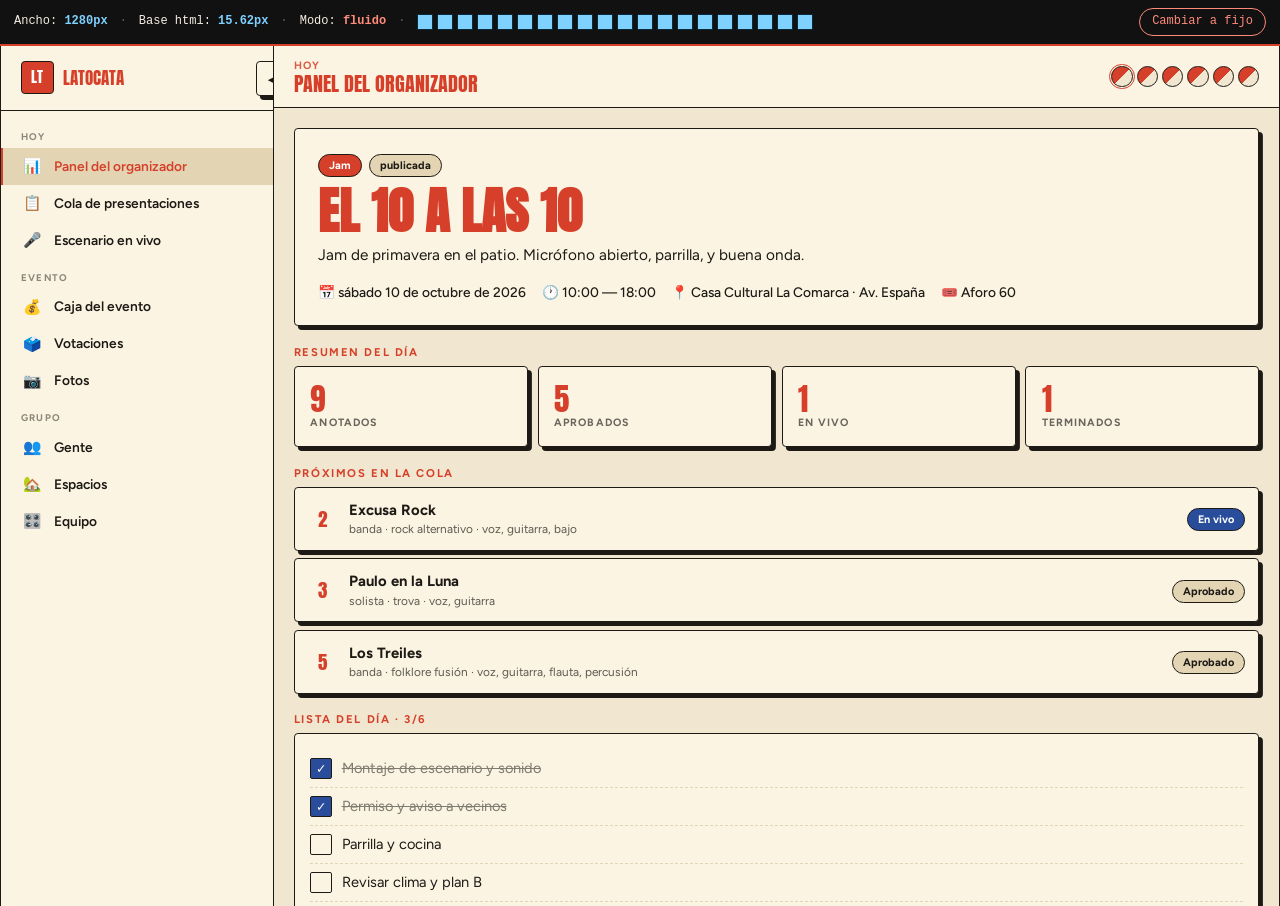
==== commit fb93d9f6: "ulala" ====
--- a/prototipos/Pt1.html
+++ b/prototipos/Pt1.html
@@ -1,87 +1,110 @@
 <!DOCTYPE html>
-<html lang="es-CL" data-tema="a">
+<html lang="es-CL" data-tema="a" data-modo="fluido">
 <head>
 <meta charset="utf-8">
 <meta name="viewport" content="width=device-width, initial-scale=1, viewport-fit=cover">
-<title>LaTocata — Prototipo 5 · Seis casas por rol</title>
-<link href="https://fonts.googleapis.com/css2?family=Anton&family=Fraunces:ital,wght@0,600;0,700;1,500;1,600&family=Figtree:wght@500;700&family=Space+Grotesk:wght@500;700&display=swap" rel="stylesheet">
+<title>LaTocata — Banco de prueba del zoom</title>
+<link href="https://fonts.googleapis.com/css2?family=Anton&family=Figtree:wght@500;700&display=swap" rel="stylesheet">
 <style>
 /* ================================================================
-   BASE
+   BASE FLUIDA — el corazón del experimento
+   ================================================================
+   Modo fluido: clamp() con ancla en vw. Escala entre 13.5px (320px)
+   y 16px (1600px+).
+   Modo fijo: 16px constante, como el prototipo original.
    ================================================================ */
-:root { box-sizing: border-box; }
+html {
+  box-sizing: border-box;
+  font-size: clamp(13.5px, 0.22vw + 12.8px, 16px);
+  scroll-behavior: smooth;
+}
+html[data-modo="fijo"] {
+  font-size: 16px;
+}
 *, *::before, *::after { box-sizing: inherit; margin: 0; padding: 0; }
-html { scroll-behavior: smooth; }
+
 body {
   font-family: 'Figtree', system-ui, sans-serif;
   background: var(--bg);
   color: var(--ink);
   min-height: 100dvh;
-  font-size: 15px;
+  font-size: 0.9375rem; /* 15px @ base 16 */
   line-height: 1.4;
   transition: background 0.25s ease, color 0.25s ease;
 }
-h1, h2, h3, h4 { font-weight: 700; line-height: 1.1; }
+h1, h2, h3 { font-weight: 700; line-height: 1.1; }
 button { font: inherit; color: inherit; cursor: pointer; border: none; background: none; }
-input, textarea, select { font: inherit; color: inherit; }
-a { color: var(--a1); text-decoration: none; }
 ul, ol { list-style: none; }
-::-webkit-scrollbar { width: 8px; height: 8px; }
-::-webkit-scrollbar-thumb { background: var(--ch); border-radius: 4px; }
-
-/* ================================================================
-   TEMAS
-   ================================================================ */
-body[data-tema="a"] {
+
+/* Tema A — Serigrafía, solo lo mínimo para la prueba */
+html[data-tema="a"] {
   --bg:#f1e7d0; --pa:#fbf4e2; --ink:#1d1a16;
   --a1:#d6402a; --a2:#2a4d9b; --on1:#fff; --on2:#fff;
   --ch:#e3d5b4; --fd:'Anton',Impact,sans-serif;
-  --r:4px; --bw:2px; --sh:4px 4px 0 var(--ink);
+  --r:0.25rem; --bw:0.125rem; --sh:0.25rem 0.25rem 0 var(--ink);
   --tt:uppercase; --ti:normal;
 }
-body[data-tema="c"] {
-  --bg:#f0e0b4; --pa:#fff6dc; --ink:#2b1a0d;
-  --a1:#c0392b; --a2:#1f6b4a; --on1:#fff6dc; --on2:#fff6dc;
-  --ch:#e6cf93; --fd:'Fraunces',serif;
-  --r:16px; --bw:3px; --sh:0 4px 0 var(--ink);
-  --tt:none; --ti:italic;
-}
-body[data-tema="b"] {
-  --bg:#0c0a14; --pa:#171227; --ink:#f1ecff;
-  --a1:#ff4fa3; --a2:#7b4dff; --on1:#fff; --on2:#fff;
-  --ch:#2a2147; --fd:'Space Grotesk',sans-serif;
-  --r:18px; --bw:1px; --sh:0 0 18px rgba(255,79,163,.4);
-  --tt:none; --ti:normal;
-}
-body[data-tema="d"] {
-  --bg:#cdb48a; --pa:#e6d4ae; --ink:#231b12;
-  --a1:#1f4d3a; --a2:#f2b705; --on1:#f2e8d0; --on2:#231b12;
-  --ch:#bfa271; --fd:'Anton',Impact,sans-serif;
-  --r:2px; --bw:2px; --sh:3px 3px 0 var(--ink);
-  --tt:uppercase; --ti:normal;
-}
-body[data-tema="e"] {
-  --bg:#ffe3ec; --pa:#fff; --ink:#2a1f4d;
-  --a1:#ff5c8a; --a2:#19b5a5; --on1:#fff; --on2:#fff;
-  --ch:#ffd0de; --fd:'Fraunces',serif;
-  --r:22px; --bw:2px; --sh:4px 4px 0 #2a1f4d;
-  --tt:none; --ti:normal;
-}
 
 /* ================================================================
-   SHELL
+   BARRA DE DIAGNÓSTICO — en px fijos, para que no se confunda
+   ================================================================ */
+.debug {
+  position: sticky;
+  top: 0;
+  z-index: 100;
+  display: flex;
+  flex-wrap: wrap;
+  align-items: center;
+  gap: 12px;
+  padding: 8px 14px;
+  background: #111;
+  color: #f5eee3;
+  font-family: ui-monospace, 'Cascadia Mono', Menlo, monospace;
+  font-size: 12px;
+  line-height: 1.3;
+  border-bottom: 2px solid #d6402a;
+}
+.debug b { color: #ff8a7a; font-weight: 700; }
+.debug__val { color: #7fd1ff; font-weight: 700; }
+.debug__sep { opacity: 0.35; }
+.debug__toggle {
+  margin-left: auto;
+  padding: 5px 12px;
+  border: 1px solid #ff8a7a;
+  border-radius: 999px;
+  background: transparent;
+  color: #ff8a7a;
+  font: inherit;
+  cursor: pointer;
+}
+.debug__toggle:hover { background: #ff8a7a; color: #111; }
+.debug__bloques {
+  display: flex;
+  gap: 4px;
+  align-items: center;
+}
+.debug__bloque {
+  width: 16px; height: 16px;
+  background: #7fd1ff;
+  border: 1px solid #0b2a3a;
+}
+
+/* ================================================================
+   SHELL DE PRUEBA
    ================================================================ */
 .shell {
   display: grid;
-  grid-template-columns: 280px 1fr;
-  height: 100dvh;
-  transition: grid-template-columns 0.28s ease;
-}
-.shell.replegado { grid-template-columns: 72px 1fr; }
+  grid-template-columns: 17.5rem 1fr; /* 280px @ base 16 */
+  height: calc(100dvh - 40px);
+  max-width: 100rem; /* 1600px */
+  margin-inline: auto;
+  border-inline: 0.125rem solid var(--ink);
+}
+.shell.replegado { grid-template-columns: 4.5rem 1fr; }
 
 .shell__lateral {
   background: var(--pa);
-  border-right: var(--bw) solid var(--ink);
+  border-right: 0.125rem solid var(--ink);
   display: flex;
   flex-direction: column;
   overflow: hidden;
@@ -91,108 +114,53 @@
 .shell__marca {
   display: flex;
   align-items: center;
-  gap: 10px;
-  padding: 16px 20px;
-  border-bottom: var(--bw) solid var(--ink);
-  min-height: 64px;
+  gap: 0.625rem;
+  padding: 1rem 1.25rem;
+  border-bottom: 0.125rem solid var(--ink);
+  min-height: 4rem;
   flex-shrink: 0;
 }
 .shell__marca-logo {
-  width: 34px; height: 34px;
+  width: 2.125rem; height: 2.125rem;
   border-radius: var(--r);
   background: var(--a1);
   color: var(--on1);
   display: flex; align-items: center; justify-content: center;
   font-family: var(--fd);
-  font-weight: 700;
   font-size: 0.95rem;
-  border: var(--bw) solid var(--ink);
-  text-transform: var(--tt);
-  font-style: var(--ti);
+  border: 0.125rem solid var(--ink);
   flex-shrink: 0;
 }
 .shell__marca-texto {
   font-family: var(--fd);
   font-size: 1.1rem;
   text-transform: var(--tt);
-  font-style: var(--ti);
   color: var(--a1);
   white-space: nowrap;
   transition: opacity 0.2s;
 }
 .shell.replegado .shell__marca-texto { opacity: 0; width: 0; overflow: hidden; }
 
-/* ================================================================
-   SELECTOR DE ROL EN LA SIDEBAR
-   ================================================================ */
-.selector-rol-lateral {
-  border-bottom: var(--bw) solid var(--ink);
-  padding: 12px;
-  flex-shrink: 0;
-}
-.selector-rol-lateral__eyebrow {
-  font-size: 0.62rem;
-  text-transform: uppercase;
-  letter-spacing: 0.14em;
-  font-weight: 700;
-  opacity: 0.55;
-  margin-bottom: 8px;
-  transition: opacity 0.2s;
-}
-.shell.replegado .selector-rol-lateral__eyebrow { opacity: 0; }
-
-.selector-rol-lateral__lista {
-  display: flex;
-  flex-direction: column;
-  gap: 4px;
-}
-.selector-rol-lateral__item {
-  display: flex;
-  align-items: center;
-  gap: 10px;
-  padding: 8px 10px;
+.shell__btn-replegar {
+  position: absolute;
+  top: 1rem;
+  right: -1.125rem;
+  width: 2.25rem; height: 2.25rem;
   border-radius: var(--r);
+  background: var(--pa);
+  border: 0.125rem solid var(--ink);
   color: var(--ink);
-  font-size: 0.82rem;
-  font-weight: 700;
-  text-align: left;
-  transition: background 0.15s;
-  border: var(--bw) solid transparent;
-  width: 100%;
-}
-.selector-rol-lateral__item:hover { background: var(--ch); }
-.selector-rol-lateral__item.activo {
-  background: var(--a1);
-  color: var(--on1);
-  border-color: var(--ink);
-}
-.selector-rol-lateral__icono {
-  width: 20px; height: 20px;
-  display: flex; align-items: center; justify-content: center;
-  font-size: 1rem;
-  flex-shrink: 0;
-}
-.selector-rol-lateral__label {
-  flex: 1;
-  min-width: 0;
-  white-space: nowrap;
-  overflow: hidden;
-  text-overflow: ellipsis;
-  transition: opacity 0.2s;
-}
-.shell.replegado .selector-rol-lateral__label { opacity: 0; }
-
-/* Cuando está replegado, el selector se vuelve una lista de iconos */
-.shell.replegado .selector-rol-lateral { padding: 8px; }
-.shell.replegado .selector-rol-lateral__item {
+  display: flex;
+  align-items: center;
   justify-content: center;
-  padding: 8px 6px;
-}
-
-.shell__lateral-scroll {
+  z-index: 30;
+  box-shadow: var(--sh);
+}
+
+.shell__nav {
   flex: 1;
   overflow-y: auto;
-  padding: 8px 0;
+  padding: 0.5rem 0;
 }
 .shell__grupo-titulo {
   font-size: 0.62rem;
@@ -200,7 +168,7 @@
   letter-spacing: 0.14em;
   font-weight: 700;
   opacity: 0.5;
-  padding: 12px 20px 4px;
+  padding: 0.75rem 1.25rem 0.25rem;
   white-space: nowrap;
   transition: opacity 0.2s;
 }
@@ -209,12 +177,12 @@
 .shell__item {
   display: flex;
   align-items: center;
-  gap: 12px;
-  padding: 9px 20px;
+  gap: 0.75rem;
+  padding: 0.5625rem 1.25rem;
   color: var(--ink);
   font-size: 0.88rem;
   font-weight: 600;
-  border-left: 3px solid transparent;
+  border-left: 0.1875rem solid transparent;
   transition: background 0.15s, border-color 0.15s;
   white-space: nowrap;
   cursor: pointer;
@@ -228,54 +196,13 @@
   color: var(--a1);
 }
 .shell__item-icono {
-  width: 20px; height: 20px;
+  width: 1.25rem; height: 1.25rem;
   flex-shrink: 0;
   display: flex; align-items: center; justify-content: center;
   font-size: 0.95rem;
 }
 .shell__item-label { transition: opacity 0.2s; flex: 1; min-width: 0; }
 .shell.replegado .shell__item-label { opacity: 0; width: 0; overflow: hidden; }
-
-.shell__lateral-pie {
-  border-top: var(--bw) solid var(--ink);
-  padding: 12px;
-  display: flex;
-  align-items: center;
-  gap: 10px;
-  flex-shrink: 0;
-  font-size: 0.78rem;
-}
-.shell__usuario-avatar {
-  width: 32px; height: 32px;
-  border-radius: 50%;
-  background: var(--a2);
-  color: var(--on2);
-  display: flex; align-items: center; justify-content: center;
-  font-weight: 700;
-  font-size: 0.75rem;
-  flex-shrink: 0;
-  border: var(--bw) solid var(--ink);
-}
-.shell__usuario-info { transition: opacity 0.2s; min-width: 0; }
-.shell__usuario-nombre { font-weight: 700; white-space: nowrap; }
-.shell__usuario-sub { opacity: 0.6; font-size: 0.7rem; white-space: nowrap; }
-.shell.replegado .shell__usuario-info { opacity: 0; width: 0; overflow: hidden; }
-
-.shell__btn-replegar {
-  position: absolute;
-  top: 16px;
-  right: -18px;
-  width: 36px; height: 36px;
-  border-radius: var(--r);
-  background: var(--pa);
-  border: var(--bw) solid var(--ink);
-  color: var(--ink);
-  display: flex;
-  align-items: center;
-  justify-content: center;
-  z-index: 30;
-  box-shadow: var(--sh);
-}
 
 .shell__principal {
   display: flex;
@@ -288,22 +215,11 @@
 .shell__topbar {
   display: flex;
   align-items: center;
-  gap: 12px;
-  padding: 12px 20px;
-  border-bottom: var(--bw) solid var(--ink);
+  gap: 0.75rem;
+  padding: 0.75rem 1.25rem;
+  border-bottom: 0.125rem solid var(--ink);
   background: var(--pa);
-  min-height: 64px;
-  flex-shrink: 0;
-}
-.shell__btn-hamburguesa {
-  display: none;
-  width: 40px; height: 40px;
-  border-radius: var(--r);
-  border: var(--bw) solid var(--ink);
-  background: var(--pa);
-  color: var(--ink);
-  align-items: center;
-  justify-content: center;
+  min-height: 4rem;
   flex-shrink: 0;
 }
 .shell__topbar-titulo-zona { flex: 1; min-width: 0; }
@@ -318,180 +234,78 @@
 .shell__titulo {
   font-family: var(--fd);
   font-size: 1.25rem;
-  font-weight: 700;
   text-transform: var(--tt);
-  font-style: var(--ti);
   color: var(--a1);
   white-space: nowrap;
   overflow: hidden;
   text-overflow: ellipsis;
   line-height: 1.05;
 }
-
 .shell__selector-tema {
   display: flex;
-  gap: 4px;
+  gap: 0.25rem;
   flex-shrink: 0;
 }
 .shell__tema-btn {
-  width: 22px; height: 22px;
+  width: 1.375rem; height: 1.375rem;
   border-radius: 50%;
-  border: 2px solid var(--ink);
-  transition: transform 0.15s;
-}
-.shell__tema-btn:hover { transform: scale(1.1); }
-.shell__tema-btn.activo { outline: 2px solid var(--a1); outline-offset: 2px; }
-.shell__tema-btn[data-tema-btn="a"] { background: linear-gradient(135deg, #d6402a 50%, #f1e7d0 50%); }
-.shell__tema-btn[data-tema-btn="c"] { background: linear-gradient(135deg, #c0392b 50%, #f0e0b4 50%); }
-.shell__tema-btn[data-tema-btn="b"] { background: linear-gradient(135deg, #ff4fa3 50%, #0c0a14 50%); }
-.shell__tema-btn[data-tema-btn="d"] { background: linear-gradient(135deg, #1f4d3a 50%, #cdb48a 50%); }
-.shell__tema-btn[data-tema-btn="e"] { background: linear-gradient(135deg, #ff5c8a 50%, #ffe3ec 50%); }
-
-.shell__chips {
-  display: flex;
-  gap: 6px;
-  padding: 10px 20px;
-  background: var(--bg);
-  border-bottom: var(--bw) solid var(--ink);
-  overflow-x: auto;
-  scrollbar-width: none;
-  flex-shrink: 0;
-}
-.shell__chips::-webkit-scrollbar { display: none; }
-.shell__chip {
-  padding: 6px 14px;
-  border-radius: 999px;
-  font-size: 0.82rem;
-  font-weight: 700;
-  color: var(--ink);
-  background: var(--pa);
-  border: var(--bw) solid transparent;
-  white-space: nowrap;
-  transition: all 0.15s;
-}
-.shell__chip:hover { border-color: var(--ink); }
-.shell__chip.activo {
-  background: var(--a1);
-  color: var(--on1);
-  border-color: var(--ink);
-}
+  border: 0.125rem solid var(--ink);
+  background: linear-gradient(135deg, var(--a1) 50%, var(--bg) 50%);
+}
+.shell__tema-btn.activo { outline: 0.125rem solid var(--a1); outline-offset: 0.125rem; }
 
 .shell__contenido {
   flex: 1;
   overflow-y: auto;
-  padding: 20px;
-  padding-bottom: 100px;
-}
-
-.shell__tabbar {
-  display: none;
-  position: fixed;
-  bottom: 0;
-  left: 0;
-  right: 0;
-  background: var(--pa);
-  border-top: var(--bw) solid var(--ink);
-  padding: 6px 8px;
-  justify-content: space-around;
-  z-index: 20;
-  padding-bottom: calc(6px + env(safe-area-inset-bottom, 0px));
-  overflow-x: auto;
-  scrollbar-width: none;
-}
-.shell__tabbar::-webkit-scrollbar { display: none; }
-.shell__tab {
-  display: flex;
-  flex-direction: column;
-  align-items: center;
-  gap: 2px;
-  padding: 6px 8px;
-  border-radius: var(--r);
-  color: var(--ink);
-  opacity: 0.6;
-  font-size: 0.6rem;
-  font-weight: 700;
-  transition: opacity 0.15s;
-  min-width: 52px;
-  text-transform: uppercase;
-  letter-spacing: 0.04em;
-  flex-shrink: 0;
-}
-.shell__tab.activo { opacity: 1; color: var(--a1); }
-.shell__tab-icono { font-size: 1.25rem; }
-
-.shell__overlay {
-  display: none;
-  position: fixed;
-  inset: 0;
-  background: rgba(0,0,0,0.5);
-  z-index: 35;
-}
-.shell__overlay.activo { display: block; }
+  padding: 1.25rem;
+}
 
 /* ================================================================
-   COMPONENTES
+   COMPONENTES DE PRUEBA
    ================================================================ */
 .hero {
   background: var(--pa);
-  border: var(--bw) solid var(--ink);
+  border: 0.125rem solid var(--ink);
   border-radius: var(--r);
-  padding: 24px;
+  padding: 1.5rem;
   box-shadow: var(--sh);
-  position: relative;
-  overflow: hidden;
-}
-.hero__badges { display: flex; gap: 6px; margin-bottom: 10px; flex-wrap: wrap; }
+}
+.hero__badges { display: flex; gap: 0.375rem; margin-bottom: 0.625rem; flex-wrap: wrap; }
 .hero__titulo {
   font-family: var(--fd);
   font-size: clamp(2rem, 6vw, 3.2rem);
   text-transform: var(--tt);
-  font-style: var(--ti);
   color: var(--a1);
   line-height: 0.95;
-  margin: 8px 0 10px;
-  letter-spacing: -0.01em;
-}
-.hero__desc { font-size: 0.98rem; margin-bottom: 16px; max-width: 640px; line-height: 1.5; }
-.hero__meta { display: flex; flex-wrap: wrap; gap: 16px; font-size: 0.88rem; font-weight: 500; }
-
-.sub { opacity: 0.68; font-size: 0.85rem; margin-bottom: 14px; line-height: 1.5; }
+  margin: 0.5rem 0 0.625rem;
+}
+.hero__desc { font-size: 0.98rem; margin-bottom: 1rem; max-width: 40rem; line-height: 1.5; }
+.hero__meta {
+  display: flex; flex-wrap: wrap; gap: 1rem;
+  font-size: 0.88rem; font-weight: 500;
+}
+
 h3 {
   font-size: 0.72rem;
   letter-spacing: 0.14em;
   text-transform: uppercase;
   color: var(--a1);
-  margin: 20px 0 8px;
+  margin: 1.25rem 0 0.5rem;
   font-weight: 700;
 }
 h3:first-child { margin-top: 0; }
 
-.g { display: grid; gap: 10px; }
-.g2 { grid-template-columns: repeat(auto-fit, minmax(260px, 1fr)); }
-.g3 { grid-template-columns: repeat(auto-fit, minmax(200px, 1fr)); }
-.g4 { grid-template-columns: repeat(auto-fit, minmax(140px, 1fr)); }
+.g { display: grid; gap: 0.625rem; }
+.g--2fijo { grid-template-columns: repeat(2, 1fr); }
+.g--4 { grid-template-columns: repeat(auto-fit, minmax(8.75rem, 1fr)); }
 
 .card {
   background: var(--pa);
-  border: var(--bw) solid var(--ink);
+  border: 0.125rem solid var(--ink);
   border-radius: var(--r);
-  padding: 16px;
+  padding: 1rem;
   box-shadow: var(--sh);
 }
-.card__cabecera {
-  display: flex;
-  align-items: flex-start;
-  justify-content: space-between;
-  gap: 12px;
-  margin-bottom: 12px;
-}
-.card__titulo {
-  font-family: var(--fd);
-  font-size: 1.05rem;
-  text-transform: var(--tt);
-  font-style: var(--ti);
-  color: var(--ink);
-}
-
 .k { font: 2rem/1 var(--fd); color: var(--a1); }
 .l {
   font-size: 0.68rem;
@@ -499,118 +313,75 @@
   letter-spacing: 0.1em;
   opacity: 0.65;
   font-weight: 700;
-  margin-top: 2px;
-}
-
-.btn {
-  display: inline-flex;
-  align-items: center;
-  justify-content: center;
-  gap: 6px;
-  padding: 8px 14px;
-  background: var(--a1);
-  color: var(--on1);
-  border: var(--bw) solid var(--ink);
-  border-radius: var(--r);
-  font-size: 0.85rem;
-  font-weight: 700;
-  box-shadow: var(--sh);
-  transition: transform 0.1s, box-shadow 0.1s;
-  white-space: nowrap;
-}
-.btn:active { transform: translate(2px, 2px); box-shadow: none; }
-.btn--secundario { background: var(--pa); color: var(--ink); box-shadow: none; }
-.btn--fantasma { background: transparent; color: var(--ink); border-color: transparent; box-shadow: none; }
-.btn--fantasma:hover { border-color: var(--ink); }
-.btn--peligro { background: var(--pa); color: var(--a1); border-color: var(--a1); box-shadow: none; }
-.btn--chico { padding: 5px 10px; font-size: 0.76rem; }
-.btn--grande { padding: 12px 22px; font-size: 0.95rem; }
-.btn--bloque { width: 100%; }
+  margin-top: 0.125rem;
+}
 
 .pill {
   display: inline-block;
-  padding: 3px 10px;
+  padding: 0.1875rem 0.625rem;
   border-radius: 999px;
   background: var(--ch);
   color: var(--ink);
   font-size: 0.7rem;
   font-weight: 700;
-  border: var(--bw) solid var(--ink);
-  margin: 2px 2px 0 0;
-}
+  border: 0.125rem solid var(--ink);
+  margin: 0.125rem 0.125rem 0 0;
+}
+.pill--hot { background: var(--a1); color: var(--on1); }
 .pill--ok { background: var(--a2); color: var(--on2); }
-.pill--hot { background: var(--a1); color: var(--on1); }
-.pill--vivo::before {
-  content: '●';
-  margin-right: 4px;
-  animation: pulso 1.4s ease infinite;
-}
-@keyframes pulso { 0%,100% { opacity: 1; } 50% { opacity: 0.4; } }
 
 .row {
   display: flex;
   align-items: center;
-  gap: 12px;
-  padding: 12px;
+  gap: 0.75rem;
+  padding: 0.75rem;
   background: var(--pa);
-  border: var(--bw) solid var(--ink);
+  border: 0.125rem solid var(--ink);
   border-radius: var(--r);
-  margin-bottom: 8px;
+  margin-bottom: 0.5rem;
   box-shadow: var(--sh);
 }
-.row:last-child { margin-bottom: 0; }
 .row__num {
   font-family: var(--fd);
   font-size: 1.2rem;
-  width: 32px;
+  width: 2rem;
   text-align: center;
   color: var(--a1);
   flex-shrink: 0;
 }
 .row__info { flex: 1; min-width: 0; }
 .row__titulo { font-weight: 700; font-size: 0.95rem; }
-.row__meta { font-size: 0.76rem; opacity: 0.7; margin-top: 1px; }
-.row--vivo { background: var(--a2); color: var(--on2); border-color: var(--ink); }
-.row--vivo .row__num { color: var(--on2); }
-.row--terminado { opacity: 0.5; }
-.row--saltado { opacity: 0.4; text-decoration: line-through; }
-
-.crono {
-  font-family: var(--fd);
-  font-size: clamp(3rem, 16vw, 6rem);
-  color: var(--a1);
-  line-height: 1;
-  font-variant-numeric: tabular-nums;
-  letter-spacing: -0.02em;
-}
-.barra {
-  height: 10px;
-  border: var(--bw) solid var(--ink);
-  border-radius: 99px;
-  overflow: hidden;
-  margin: 8px 0;
-  background: var(--pa);
-}
-.barra b {
-  display: block;
-  height: 100%;
-  background: var(--a2);
-  transition: width 0.3s;
-}
-.barra b.alerta { background: var(--a1); }
+.row__meta { font-size: 0.76rem; opacity: 0.7; margin-top: 0.0625rem; }
+
+.btn {
+  display: inline-flex;
+  align-items: center;
+  justify-content: center;
+  gap: 0.375rem;
+  padding: 0.5rem 0.875rem;
+  background: var(--a1);
+  color: var(--on1);
+  border: 0.125rem solid var(--ink);
+  border-radius: var(--r);
+  font-size: 0.85rem;
+  font-weight: 700;
+  box-shadow: var(--sh);
+  white-space: nowrap;
+}
+.btn--secundario { background: var(--pa); color: var(--ink); box-shadow: none; }
 
 .chk {
   display: flex;
-  gap: 10px;
-  align-items: center;
-  padding: 8px 0;
-  border-bottom: 1px dashed var(--ch);
+  gap: 0.625rem;
+  align-items: center;
+  padding: 0.5rem 0;
+  border-bottom: 0.0625rem dashed var(--ch);
   cursor: pointer;
 }
 .chk:last-child { border-bottom: none; }
 .chk i {
-  width: 22px; height: 22px;
-  border: var(--bw) solid var(--ink);
+  width: 1.375rem; height: 1.375rem;
+  border: 0.125rem solid var(--ink);
   border-radius: calc(var(--r) / 2);
   display: grid;
   place-items: center;
@@ -621,1758 +392,238 @@
 .chk.d i { background: var(--a2); color: var(--on2); }
 .chk.d span { text-decoration: line-through; opacity: 0.55; }
 
-input[type="text"], input[type="email"], input[type="number"], textarea, select {
-  font: inherit;
-  color: var(--ink);
-  background: var(--pa);
-  border: var(--bw) solid var(--ink);
-  border-radius: var(--r);
-  padding: 8px 12px;
-  min-width: 0;
-  width: 100%;
-}
-input:focus, textarea:focus { outline: 2px solid var(--a1); outline-offset: -2px; }
-
-.avatar {
-  width: 40px; height: 40px;
-  border-radius: 50%;
+/* Regla de 1rem para verificación visual */
+.regla {
+  display: flex;
+  align-items: center;
+  gap: 0.5rem;
+  padding: 0.75rem 0;
+  border-top: 0.0625rem dashed var(--ch);
+  margin-top: 1rem;
+}
+.regla__bloque {
+  width: 1rem;
+  height: 1rem;
   background: var(--a1);
-  color: var(--on1);
-  display: flex; align-items: center; justify-content: center;
-  font-weight: 700;
-  font-size: 0.95rem;
-  flex-shrink: 0;
-  border: var(--bw) solid var(--ink);
-}
-.avatar--chico { width: 28px; height: 28px; font-size: 0.72rem; }
-
-.qa {
-  display: flex;
-  align-items: center;
-  gap: 12px;
-  padding: 14px;
-  background: var(--pa);
-  border: var(--bw) solid var(--ink);
-  border-radius: var(--r);
-  box-shadow: var(--sh);
-  text-align: left;
-  width: 100%;
-  transition: transform 0.1s;
-}
-.qa:active { transform: translate(2px, 2px); box-shadow: none; }
-.qa__icono {
-  width: 36px; height: 36px;
-  border-radius: var(--r);
-  background: var(--ch);
-  display: grid;
-  place-items: center;
-  font-size: 1.05rem;
-  flex-shrink: 0;
-}
-.qa--peligro .qa__icono { background: var(--a1); color: var(--on1); }
-.qa__texto { flex: 1; min-width: 0; }
-.qa__titulo { font-weight: 700; font-size: 0.9rem; }
-.qa__desc { font-size: 0.74rem; opacity: 0.7; margin-top: 1px; }
-.qa__flecha { opacity: 0.5; flex-shrink: 0; }
-
-.tl { position: relative; padding-left: 22px; }
-.tl::before { content: ''; position: absolute; left: 5px; top: 8px; bottom: 8px; width: 2px; background: var(--ch); }
-.tl__nodo { position: relative; padding: 8px 0; }
-.tl__nodo::before {
-  content: '';
-  position: absolute;
-  left: -22px;
-  top: 14px;
-  width: 12px; height: 12px;
-  border-radius: 50%;
-  background: var(--a1);
-  border: 2px solid var(--ink);
-}
-
-/* ================================================================
-   HOME DE ROL
-   ================================================================ */
-.rol-home {
-  border-left: 4px solid var(--a2);
-  padding-left: 20px;
-  margin-bottom: 20px;
-}
-.rol-home__eyebrow {
-  font-size: 0.7rem;
-  text-transform: uppercase;
-  letter-spacing: 0.14em;
-  font-weight: 700;
-  color: var(--a2);
-  margin-bottom: 4px;
-}
-.rol-home__titulo {
-  font-family: var(--fd);
-  font-size: clamp(1.8rem, 5vw, 2.6rem);
-  text-transform: var(--tt);
-  font-style: var(--ti);
-  color: var(--ink);
-  line-height: 1;
-}
-.rol-home__desc {
-  font-size: 0.92rem;
-  opacity: 0.72;
-  margin-top: 6px;
-  max-width: 600px;
-  line-height: 1.5;
-}
-
-/* ================================================================
-   CARTELERA EN VIVO (público)
-   ================================================================ */
-.cartelera-vivo {
-  background: linear-gradient(180deg, var(--a2) 0%, var(--pa) 100%);
-  border: var(--bw) solid var(--ink);
-  border-radius: var(--r);
-  padding: 24px;
-  box-shadow: var(--sh);
-  color: var(--on2);
-  margin-bottom: 20px;
-}
-.cartelera-vivo__badge {
-  display: inline-flex;
-  align-items: center;
-  gap: 6px;
-  background: var(--a1);
-  color: var(--on1);
-  padding: 4px 12px;
-  border-radius: 999px;
-  font-size: 0.72rem;
-  font-weight: 700;
-  text-transform: uppercase;
-  letter-spacing: 0.1em;
-  margin-bottom: 12px;
-}
-.cartelera-vivo__badge::before {
-  content: '●';
-  animation: pulso 1.4s ease infinite;
-}
-.cartelera-vivo__nombre {
-  font-family: var(--fd);
-  font-size: clamp(2rem, 7vw, 3rem);
-  text-transform: var(--tt);
-  font-style: var(--ti);
-  line-height: 1;
-  color: var(--on2);
-  margin: 8px 0;
-}
-.cartelera-vivo__meta {
-  font-size: 0.95rem;
-  opacity: 0.85;
-  margin-bottom: 16px;
-}
-.cartelera-vivo__siguientes {
-  background: rgba(0,0,0,0.15);
-  border-radius: var(--r);
-  padding: 14px;
-  border: 2px dashed rgba(255,255,255,0.3);
-}
-.cartelera-vivo__siguientes-titulo {
-  font-size: 0.68rem;
-  text-transform: uppercase;
-  letter-spacing: 0.14em;
-  font-weight: 700;
-  opacity: 0.75;
-  margin-bottom: 8px;
-}
-.cartelera-vivo__siguiente {
-  display: flex;
-  align-items: center;
-  gap: 10px;
-  padding: 6px 0;
-  border-bottom: 1px solid rgba(255,255,255,0.15);
-}
-.cartelera-vivo__siguiente:last-child { border-bottom: none; }
-.cartelera-vivo__siguiente-num {
-  font-family: var(--fd);
-  font-size: 1rem;
-  width: 24px;
-  opacity: 0.85;
-}
-.cartelera-vivo__siguiente-nombre { flex: 1; font-weight: 700; }
-
-/* ================================================================
-   PRESENCIA (check-in para votar)
-   ================================================================ */
-.presencia {
-  background: var(--pa);
-  border: var(--bw) solid var(--ink);
-  border-radius: var(--r);
-  padding: 16px;
-  display: flex;
-  align-items: center;
-  gap: 12px;
-  box-shadow: var(--sh);
-  margin-bottom: 20px;
-}
-.presencia__icono {
-  width: 40px; height: 40px;
-  border-radius: 50%;
-  background: var(--ch);
-  display: grid;
-  place-items: center;
-  font-size: 1.2rem;
-  flex-shrink: 0;
-}
-.presencia--activo .presencia__icono {
-  background: var(--a2);
-  color: var(--on2);
-}
-.presencia__info { flex: 1; min-width: 0; }
-.presencia__titulo { font-weight: 700; font-size: 0.92rem; }
-.presencia__desc { font-size: 0.78rem; opacity: 0.7; margin-top: 2px; }
-
-/* ================================================================
-   RESPONSIVE
-   ================================================================ */
-@media (max-width: 900px) {
-  .shell { grid-template-columns: 1fr; }
-  .shell__lateral {
-    position: fixed;
-    top: 0; left: 0; bottom: 0;
-    width: 280px;
-    transform: translateX(-100%);
-    transition: transform 0.25s ease;
-    z-index: 40;
-    box-shadow: var(--sh);
-  }
-  .shell__lateral.abierto { transform: translateX(0); }
-  .shell__btn-hamburguesa { display: flex; }
-  .shell__btn-replegar { display: none; }
-  .shell__contenido { padding: 16px; padding-bottom: 100px; }
-  .shell__topbar { padding: 10px 14px; }
-  .shell__chips { padding: 10px 14px; }
-  .shell__tabbar { display: flex; }
-  .g2, .g3, .g4 { grid-template-columns: 1fr; }
-}
-
-@media (max-width: 600px) {
-  .hero { padding: 18px; }
-  .hero__titulo { font-size: 1.9rem; }
-  .shell__titulo { font-size: 1.05rem; }
+  border: 0.0625rem solid var(--ink);
+  flex-shrink: 0;
+}
+.regla__texto { font-size: 0.72rem; opacity: 0.7; }
+
+/* Barra inferior móvil (solo referencial) */
+@media (max-width: 56.25rem) {
+  .shell { grid-template-columns: 1fr; height: auto; }
+  .shell__lateral { display: none; }
+  .g--2fijo { grid-template-columns: 1fr; }
+}
+
+/* Barra debug en móviles */
+@media (max-width: 37.5rem) {
+  .debug { font-size: 10px; padding: 6px 10px; gap: 6px; }
+  .debug__toggle { padding: 3px 8px; font-size: 10px; }
 }
 </style>
 </head>
-<body data-tema="a">
+<body>
+
+<div class="debug" role="status">
+  <span>Ancho: <span class="debug__val" id="d-ancho">—</span></span>
+  <span class="debug__sep">·</span>
+  <span>Base html: <span class="debug__val" id="d-base">—</span></span>
+  <span class="debug__sep">·</span>
+  <span>Modo: <b id="d-modo">fluido</b></span>
+  <span class="debug__sep">·</span>
+  <span class="debug__bloques" aria-label="Referencia de 1rem"></span>
+  <button class="debug__toggle" id="btn-modo">Cambiar a fijo</button>
+</div>
 
 <div class="shell" id="shell">
-
-  <aside class="shell__lateral" id="lateral">
-    <div class="shell__marca" style="position:relative;">
+  <aside class="shell__lateral">
+    <div class="shell__marca">
       <div class="shell__marca-logo">LT</div>
       <div class="shell__marca-texto">LaTocata</div>
       <button class="shell__btn-replegar" id="btn-replegar" title="Replegar">◀</button>
     </div>
 
-    <!-- Selector de rol dentro del sidebar -->
-    <div class="selector-rol-lateral" id="selector-rol-lateral"></div>
-
-    <nav class="shell__lateral-scroll" id="lateral-nav"></nav>
-
-    <div class="shell__lateral-pie">
-      <div class="shell__usuario-avatar" id="usuario-avatar">YQ</div>
-      <div class="shell__usuario-info">
-        <div class="shell__usuario-nombre">Eduardo Q.</div>
-        <div class="shell__usuario-sub" id="usuario-rol-display">Organizador</div>
-      </div>
-    </div>
+    <nav class="shell__nav">
+      <div class="shell__grupo-titulo">Hoy</div>
+      <button class="shell__item activo">
+        <span class="shell__item-icono">📊</span>
+        <span class="shell__item-label">Panel del organizador</span>
+      </button>
+      <button class="shell__item">
+        <span class="shell__item-icono">📋</span>
+        <span class="shell__item-label">Cola de presentaciones</span>
+      </button>
+      <button class="shell__item">
+        <span class="shell__item-icono">🎤</span>
+        <span class="shell__item-label">Escenario en vivo</span>
+      </button>
+
+      <div class="shell__grupo-titulo">Evento</div>
+      <button class="shell__item">
+        <span class="shell__item-icono">💰</span>
+        <span class="shell__item-label">Caja del evento</span>
+      </button>
+      <button class="shell__item">
+        <span class="shell__item-icono">🗳️</span>
+        <span class="shell__item-label">Votaciones</span>
+      </button>
+      <button class="shell__item">
+        <span class="shell__item-icono">📷</span>
+        <span class="shell__item-label">Fotos</span>
+      </button>
+
+      <div class="shell__grupo-titulo">Grupo</div>
+      <button class="shell__item">
+        <span class="shell__item-icono">👥</span>
+        <span class="shell__item-label">Gente</span>
+      </button>
+      <button class="shell__item">
+        <span class="shell__item-icono">🏡</span>
+        <span class="shell__item-label">Espacios</span>
+      </button>
+      <button class="shell__item">
+        <span class="shell__item-icono">🎛️</span>
+        <span class="shell__item-label">Equipo</span>
+      </button>
+    </nav>
   </aside>
-
-  <div class="shell__overlay" id="overlay"></div>
 
   <div class="shell__principal">
     <header class="shell__topbar">
-      <button class="shell__btn-hamburguesa" id="btn-hamburguesa" title="Menú">☰</button>
       <div class="shell__topbar-titulo-zona">
-        <div class="shell__eyebrow" id="topbar-eyebrow">Hoy</div>
-        <div class="shell__titulo" id="topbar-titulo">Panel del organizador</div>
-      </div>
-      <div class="shell__selector-tema" id="selector-tema"></div>
+        <div class="shell__eyebrow">Hoy</div>
+        <div class="shell__titulo">Panel del organizador</div>
+      </div>
+      <div class="shell__selector-tema">
+        <button class="shell__tema-btn activo" title="Serigrafía"></button>
+        <button class="shell__tema-btn" title="Textil"></button>
+        <button class="shell__tema-btn" title="Escenario"></button>
+        <button class="shell__tema-btn" title="Kraft"></button>
+        <button class="shell__tema-btn" title="Risografía"></button>
+        <button class="shell__tema-btn" title="Original"></button>
+      </div>
     </header>
 
-    <nav class="shell__chips" id="chips"></nav>
-
-    <main class="shell__contenido" id="contenido"></main>
-
-    <nav class="shell__tabbar" id="tabbar"></nav>
+    <main class="shell__contenido">
+      <section class="hero">
+        <div class="hero__badges">
+          <span class="pill pill--hot">Jam</span>
+          <span class="pill">publicada</span>
+        </div>
+        <h1 class="hero__titulo">El 10 a las 10</h1>
+        <p class="hero__desc">Jam de primavera en el patio. Micrófono abierto, parrilla, y buena onda.</p>
+        <div class="hero__meta">
+          <span>📅 sábado 10 de octubre de 2026</span>
+          <span>🕐 10:00 — 18:00</span>
+          <span>📍 Casa Cultural La Comarca · Av. España</span>
+          <span>🎟️ Aforo 60</span>
+        </div>
+      </section>
+
+      <h3>Resumen del día</h3>
+      <div class="g g--4">
+        <div class="card"><div class="k">9</div><div class="l">Anotados</div></div>
+        <div class="card"><div class="k">5</div><div class="l">Aprobados</div></div>
+        <div class="card"><div class="k">1</div><div class="l">En vivo</div></div>
+        <div class="card"><div class="k">1</div><div class="l">Terminados</div></div>
+      </div>
+
+      <h3>Próximos en la cola</h3>
+      <div class="row">
+        <div class="row__num">2</div>
+        <div class="row__info">
+          <div class="row__titulo">Excusa Rock</div>
+          <div class="row__meta">banda · rock alternativo · voz, guitarra, bajo</div>
+        </div>
+        <span class="pill pill--ok">En vivo</span>
+      </div>
+      <div class="row">
+        <div class="row__num">3</div>
+        <div class="row__info">
+          <div class="row__titulo">Paulo en la Luna</div>
+          <div class="row__meta">solista · trova · voz, guitarra</div>
+        </div>
+        <span class="pill">Aprobado</span>
+      </div>
+      <div class="row">
+        <div class="row__num">5</div>
+        <div class="row__info">
+          <div class="row__titulo">Los Treiles</div>
+          <div class="row__meta">banda · folklore fusión · voz, guitarra, flauta, percusión</div>
+        </div>
+        <span class="pill">Aprobado</span>
+      </div>
+
+      <h3>Lista del día · 3/6</h3>
+      <div class="card">
+        <div class="chk d"><i>✓</i><span>Montaje de escenario y sonido</span></div>
+        <div class="chk d"><i>✓</i><span>Permiso y aviso a vecinos</span></div>
+        <div class="chk"><i></i><span>Parrilla y cocina</span></div>
+        <div class="chk"><i></i><span>Revisar clima y plan B</span></div>
+        <div class="chk d"><i>✓</i><span>Abrir registro de músicos</span></div>
+        <div class="chk"><i></i><span>Foto del grupo al inicio</span></div>
+      </div>
+
+      <div class="regla">
+        <div class="regla__bloque"></div>
+        <span class="regla__texto">
+          Este cuadrado mide exactamente 1rem. Si la base html cambia,
+          el cuadrado cambia contigo.
+        </span>
+      </div>
+
+      <div style="margin-top: 1.25rem; display:flex; gap:0.5rem; flex-wrap:wrap;">
+        <button class="btn">Anotar músico</button>
+        <button class="btn btn--secundario">Ver escenario</button>
+        <button class="btn btn--secundario">Enviar aviso</button>
+      </div>
+    </main>
   </div>
 </div>
 
 <script>
-/* ================================================================
-   DATOS
-   ================================================================ */
-const GRUPO = { nombre: 'Colectivo Cultural Chillán', ciudad: 'Chillán' };
-
-const TOCATA = {
-  nombre: 'El 10 a las 10',
-  tipo: 'Jam',
-  estado: 'publicada',
-  fecha: 'sábado 10 de octubre de 2026',
-  horaInicio: '10:00',
-  horaFin: '18:00',
-  espacio: 'Casa Cultural La Comarca',
-  direccion: 'Av. España',
-  comuna: 'Chillán',
-  aforo: 60,
-  desc: 'Jam de primavera en el patio. Micrófono abierto, parrilla, y buena onda.'
-};
-
-const ESPACIOS = [
-  { id: 'comarca', nombre: 'Casa Cultural La Comarca', tipo: 'casa', direccion: 'Av. España', comuna: 'Chillán', aforo: 60, anfitrion: 'Andrés Monjes', condiciones: 'Sin amplificadores después de las 23:30. Cuidar el jardín.', esDeLaTocata: true },
-  { id: 'ubb', nombre: 'UBB la Castilla', tipo: 'universidad', direccion: 'Av. Andrés Bello', comuna: 'Chillán', aforo: 100, anfitrion: 'Universidad del Bío Bío', condiciones: 'Requiere seguro de responsabilidad civil. Sin amplificadores después de las 22:00.', esDeLaTocata: false },
-  { id: 'anden', nombre: 'El último Andén', tipo: 'bar cultural', direccion: 'Calle Brasil', comuna: 'Chillán', aforo: 80, anfitrion: 'Carla Muñoz', condiciones: 'Sonido hasta la 1 AM. Consumo mínimo por persona.', esDeLaTocata: false }
-];
-
-const ACTOS = [
-  { orden: 1, nombre: 'Miguel', tipo: 'solista', genero: 'rock', instrumentos: ['batería'], estado: 'terminado', min: 10 },
-  { orden: 2, nombre: 'Excusa Rock', tipo: 'banda', genero: 'rock alternativo', instrumentos: ['voz', 'guitarra', 'bajo'], estado: 'en_curso', min: 20 },
-  { orden: 3, nombre: 'Paulo en la Luna', tipo: 'solista', genero: 'trova', instrumentos: ['voz', 'guitarra'], estado: 'aprobado', min: 15 },
-  { orden: 4, nombre: 'Toms', tipo: 'solista', genero: 'temas propios', instrumentos: ['voz', 'guitarra'], estado: 'aprobado', min: 15 },
-  { orden: 5, nombre: 'Los Treiles', tipo: 'banda', genero: 'folklore fusión', instrumentos: ['voz', 'guitarra', 'flauta', 'percusión'], estado: 'aprobado', min: 20 },
-  { orden: 6, nombre: 'Flow en Notas', tipo: 'banda', genero: 'rap', instrumentos: ['voz', 'beat'], estado: 'anotado', min: 15, hastaQueLoBajen: true },
-  { orden: 7, nombre: 'Ancestro', tipo: 'banda', genero: 'jazz', instrumentos: ['saxo', 'contrabajo', 'batería'], estado: 'anotado', min: 20 },
-  { orden: 8, nombre: 'Macho Cabrio', tipo: 'banda', genero: 'punk rock', instrumentos: ['voz', 'guitarra', 'bajo', 'batería'], estado: 'anotado', min: 15 },
-  { orden: 9, nombre: 'Sirene', tipo: 'banda', genero: 'indie pop', instrumentos: ['voz', 'teclado', 'guitarra'], estado: 'anotado', min: 18 }
-];
-
-const LISTA_DIA = [
-  { tarea: 'Montaje de escenario y sonido', hecho: true },
-  { tarea: 'Permiso y aviso a vecinos', hecho: true },
-  { tarea: 'Parrilla y cocina', hecho: false },
-  { tarea: 'Revisar clima y plan B', hecho: false },
-  { tarea: 'Abrir registro de músicos', hecho: true },
-  { tarea: 'Foto del grupo al inicio', hecho: false }
-];
-
-const CAJA = [
-  { concepto: 'Gorra (aporte voluntario)', monto: 48000 },
-  { concepto: 'Carbón y bebidas', monto: -22000 },
-  { concepto: 'Cuerdas de repuesto', monto: -6500 }
-];
-
-const EQUIPO = [
-  { nombre: 'Amplificador Fender 100W', dueno: 'Grupo', prestadoA: '' },
-  { nombre: 'Micrófono SM58 #1', dueno: 'Grupo', prestadoA: 'Excusa Rock' },
-  { nombre: 'Micrófono SM58 #2', dueno: 'Grupo', prestadoA: '' },
-  { nombre: 'Batería completa', dueno: 'Miguel', prestadoA: '' },
-  { nombre: 'Bajo Squier', dueno: 'Grupo', prestadoA: '' }
-];
-
-const COMUNIDAD = [
-  { nombre: 'Andrés Monjes', detalle: 'owner · anfitrión de La Comarca', etiquetas: ['owner'] },
-  { nombre: 'Eduardo Quilodrán', detalle: 'organizador · hace la app', etiquetas: ['organizador'] },
-  { nombre: 'Amaru', detalle: 'staff · foto y publicidad', etiquetas: ['staff'] },
-  { nombre: 'Seba', detalle: 'staff · parrilla y sonido', etiquetas: ['staff'] },
-  { nombre: 'Pame', detalle: 'staff · cocina y puerta', etiquetas: ['staff'] },
-  { nombre: 'Miguel', detalle: 'músico · batería · trae la batería', etiquetas: ['músico'] },
-  { nombre: 'Familia Rodríguez', detalle: 'vecinos · prestan sillas', etiquetas: ['vecinos'] }
-];
-
-const TURNOS = [
-  { tarea: 'Sonido', asignado: 'Seba', hora: '10:00 — 12:00', hecho: true },
-  { tarea: 'Puerta y aforo', asignado: 'Pame', hora: '10:00 — 14:00', hecho: false },
-  { tarea: 'Parrilla', asignado: 'Seba', hora: '12:00 — 15:00', hecho: false },
-  { tarea: 'Fotos', asignado: 'Amaru', hora: 'Todo el día', hecho: false },
-  { tarea: 'Cocina', asignado: 'Pame', hora: '11:00 — 17:00', hecho: false },
-  { tarea: 'Reemplazo de sonido', asignado: '—', hora: '—', hecho: false }
-];
-
-const AVISOS_EQUIPO = [
-  { autor: 'Eduardo', hora: 'hace 12 min', texto: 'El amplificador del flanco izquierdo tiene un zumbido. Revisar antes del siguiente acto.' },
-  { autor: 'Seba', hora: 'hace 30 min', texto: 'La parrilla se enciende a las 12:00. Si alguien puede traer más carbón, mejor.' },
-  { autor: 'Pame', hora: 'hace 1 h', texto: 'Hay agua y frutas en la cocina. Los músicos pueden pasar cuando quieran.' }
-];
-
-const PARADAS = [
-  { fecha: '10 OCT', lugar: 'Casa Cultural La Comarca', comuna: 'Av. España · Chillán', hoy: true, estado: 'hoy' },
-  { fecha: '24 OCT', lugar: 'El último Andén', comuna: 'Calle Brasil · Chillán', hoy: false, estado: 'confirmada' },
-  { fecha: '07 NOV', lugar: 'UBB la Castilla', comuna: 'Av. Andrés Bello · Chillán', hoy: false, estado: 'sin permiso' },
-  { fecha: '21 NOV', lugar: 'Por definir', comuna: '—', hoy: false, estado: 'idea' }
-];
-
-const VOTACIONES = [
-  { titulo: 'Mejor acto de la noche', descripcion: 'Vota por quien te movió más.', estado: 'activa', opciones: ['Excusa Rock', 'Los Treiles', 'Macho Cabrio'], resultados: [42, 35, 23], premio: 'Cena para dos', kyu: 50, soloPresentes: true },
-  { titulo: 'Tema más pedido', descripcion: 'Qué tema quieres volver a escuchar.', estado: 'borrador', opciones: ['La jardinera', 'Cielo roto', 'Marea baja'], resultados: [], premio: null, kyu: 0, soloPresentes: false }
-];
-
-const YAYO = {
-  nombre: 'Eduardo Quilodrán',
-  apodo: 'Yayo',
-  email: 'yayoqs@elisekai.com',
-  rolesEnGrupo: ['organizador', 'musico']
-};
-
-const MUSICO = {
-  instrumentos: ['guitarra', 'voz'],
-  agenda: [
-    { fecha: '10 OCT', nombre: 'El 10 a las 10', espacio: 'Casa Cultural La Comarca', estado: 'aprobado', posicion: 5, minutos: 15 }
-  ],
-  bandas: [],
-  participaciones: [
-    { fecha: '26 SEP 2026', nombre: 'Noche de Micrófono Abierto #7', espacio: 'El último Andén', temas: 2 },
-    { fecha: '14 AGO 2026', nombre: 'Jam de Invierno', espacio: 'Casa Cultural La Comarca', temas: 3 }
-  ],
-  kyu: 340
-};
-
-const TOCATAS_PROXIMAS = [
-  { fecha: '10 OCT', nombre: 'El 10 a las 10', detalle: 'Casa Cultural La Comarca · 10:00' },
-  { fecha: '24 OCT', nombre: 'La Jam del Vecindario', detalle: 'El último Andén · 20:00' }
-];
-
-/* ================================================================
-   VISTAS
-   ================================================================ */
-const VISTAS = {
-  hoy:              { titulo: 'Panel del organizador', icono: '📊' },
-  cola:             { titulo: 'Cola de presentaciones', icono: '📋' },
-  esc:              { titulo: 'Escenario en vivo', icono: '🎤' },
-  reg:              { titulo: 'Registro de músicos', icono: '✍️' },
-  gen:              { titulo: 'Gente', icono: '👥' },
-  esp:              { titulo: 'Espacios', icono: '🏡' },
-  eq:               { titulo: 'Equipo', icono: '🎛️' },
-  gira:             { titulo: 'Gira', icono: '🗺️' },
-  turnos:           { titulo: 'Mis turnos', icono: '⏰' },
-  checklist:        { titulo: 'Checklist del día', icono: '✓' },
-  'avisos-equipo':  { titulo: 'Avisos del equipo', icono: '💬' },
-  caja:             { titulo: 'Caja del evento', icono: '💰' },
-  vot:              { titulo: 'Votaciones', icono: '🗳️' },
-  fot:              { titulo: 'Fotos', icono: '📷' },
-  ini:              { titulo: 'Inicio', icono: '🌅' },
-  pub:              { titulo: 'Afiche', icono: '🪧' },
-  llegar:           { titulo: 'Cómo llegar', icono: '📍' },
-  'cartelera-vivo': { titulo: 'Cartelera en vivo', icono: '🎬' },
-  'mi-espacio':     { titulo: 'Mi espacio', icono: '🏠' },
-  reglas:           { titulo: 'Reglas', icono: '📋' },
-  contacto:         { titulo: 'Contacto', icono: '💬' },
-  agenda:           { titulo: 'Mi agenda', icono: '📅' },
-  bandas:           { titulo: 'Mis bandas', icono: '👥' },
-  participaciones:  { titulo: 'Mis participaciones', icono: '🎸' },
-  'admin-roles':    { titulo: 'Roles del grupo', icono: '🛡️' },
-  aj:               { titulo: 'Ajustes', icono: '⚙️' }
-};
-
-/* ================================================================
-   CASAS POR ROL
-   ================================================================ */
-const CASAS_POR_ROL = {
-  owner: {
-    icono: '👑',
-    saludo: 'Eres dueño del grupo',
-    desc: 'Tienes control total del colectivo, los roles y las tocatas.',
-    secciones: [
-      { titulo: 'Hoy',       vistas: ['hoy', 'cola', 'esc'] },
-      { titulo: 'Evento',    vistas: ['caja', 'vot', 'fot'] },
-      { titulo: 'Grupo',     vistas: ['gen', 'admin-roles', 'esp', 'eq', 'gira'] },
-      { titulo: 'Música',    vistas: ['reg'] },
-      { titulo: 'Público',   vistas: ['ini', 'pub'] },
-      { titulo: 'Cuenta',    vistas: ['aj'] }
-    ],
-    inicial: 'hoy'
-  },
-  organizador: {
-    icono: '🎤',
-    saludo: 'Llevas la tocata',
-    desc: 'Organizas el evento, apruebas músicos y cierras la jornada.',
-    secciones: [
-      { titulo: 'Hoy',       vistas: ['hoy', 'cola', 'esc'] },
-      { titulo: 'Evento',    vistas: ['caja', 'vot', 'fot'] },
-      { titulo: 'Grupo',     vistas: ['gen', 'esp', 'eq', 'gira'] },
-      { titulo: 'Música',    vistas: ['reg'] },
-      { titulo: 'Público',   vistas: ['ini', 'pub'] },
-      { titulo: 'Cuenta',    vistas: ['aj'] }
-    ],
-    inicial: 'hoy'
-  },
-  staff: {
-    icono: '🎛️',
-    saludo: 'Estás en la operación',
-    desc: 'Tus turnos, el checklist del día y los avisos del equipo.',
-    secciones: [
-      { titulo: 'Hoy',       vistas: ['hoy', 'cola', 'esc'] },
-      { titulo: 'Mi turno',  vistas: ['turnos', 'checklist', 'avisos-equipo'] },
-      { titulo: 'Recursos',  vistas: ['eq', 'esp'] },
-      { titulo: 'Música',    vistas: ['reg'] },
-      { titulo: 'Público',   vistas: ['ini'] }
-    ],
-    inicial: 'hoy'
-  },
-  musico: {
-    icono: '🎸',
-    saludo: 'Tu música',
-    desc: 'Tu agenda de tocatas, tus bandas y tus participaciones.',
-    secciones: [
-      { titulo: 'Mi música', vistas: ['agenda', 'bandas', 'participaciones'] },
-      { titulo: 'Anotarme',  vistas: ['reg'] },
-      { titulo: 'Cartelera', vistas: ['cartelera-vivo', 'ini', 'pub'] }
-    ],
-    inicial: 'agenda'
-  },
-  anfitrion: {
-    icono: '🏡',
-    saludo: 'Tu espacio',
-    desc: 'Tu espacio, sus reglas y las tocatas programadas.',
-    secciones: [
-      { titulo: 'Mi espacio', vistas: ['mi-espacio', 'reglas'] },
-      { titulo: 'Tocatas',    vistas: ['gira'] },
-      { titulo: 'Contacto',   vistas: ['contacto'] },
-      { titulo: 'Cartelera',  vistas: ['cartelera-vivo', 'ini'] }
-    ],
-    inicial: 'mi-espacio'
-  },
-  publico: {
-    icono: '🌅',
-    saludo: 'Bienvenido/a',
-    desc: 'La tocata de hoy y cómo llegar.',
-    secciones: [
-      { titulo: 'Cartelera', vistas: ['cartelera-vivo', 'ini', 'pub'] },
-      { titulo: 'Llegar',    vistas: ['llegar'] },
-      { titulo: 'Votación',  vistas: ['vot'] }
-    ],
-    inicial: 'cartelera-vivo'
+const dAncho = document.getElementById('d-ancho');
+const dBase  = document.getElementById('d-base');
+const dModo  = document.getElementById('d-modo');
+const btnM   = document.getElementById('btn-modo');
+const html   = document.documentElement;
+
+// Bloques de referencia de 1rem — se generan según el ancho del viewport
+const contenedorBloques = document.querySelector('.debug__bloques');
+function pintarBloques() {
+  contenedorBloques.innerHTML = '';
+  // Cuántos bloques de 1rem caben en el ancho útil del viewport
+  const anchoUtil = window.innerWidth - 380;
+  const cuantos = Math.max(0, Math.min(20, Math.floor(anchoUtil / parseFloat(getComputedStyle(html).fontSize))));
+  for (let i = 0; i < cuantos; i++) {
+    const b = document.createElement('div');
+    b.className = 'debug__bloque';
+    contenedorBloques.appendChild(b);
   }
-};
-
-const ROLES_NOMBRES = {
-  owner: 'Owner',
-  organizador: 'Organizador',
-  staff: 'Staff',
-  musico: 'Músico',
-  anfitrion: 'Anfitrión',
-  publico: 'Público'
-};
-
-/* Simulación de un usuario con varios roles. En la app real, esto viene de Elisekai. */
-const USUARIO_PRUEBA = {
-  nombre: 'Eduardo Quilodrán',
-  apodo: 'Yayo',
-  iniciales: 'YQ',
-  roles: ['owner', 'organizador', 'staff', 'musico', 'anfitrion', 'publico']
-};
-
-const TEMAS = [
-  { id: 'a', nombre: 'Serigrafía' },
-  { id: 'c', nombre: 'Textil' },
-  { id: 'b', nombre: 'Escenario' },
-  { id: 'd', nombre: 'Kraft' },
-  { id: 'e', nombre: 'Risografía' }
-];
-
-/* ================================================================
-   ESTADO
-   ================================================================ */
-const ESTADO = {
-  rolActivo: 'organizador',
-  vistaActiva: 'hoy',
-  temaActivo: 'a',
-  replegado: false,
-  seg: 222,
-  aforo: 34,
-  presente: false,   // para votar
-  acts: JSON.parse(JSON.stringify(ACTOS)),
-  chk: JSON.parse(JSON.stringify(LISTA_DIA)),
-  turnos: JSON.parse(JSON.stringify(TURNOS)),
-  caja: JSON.parse(JSON.stringify(CAJA)),
-  equipo: JSON.parse(JSON.stringify(EQUIPO))
-};
-
-/* ================================================================
-   HELPERS
-   ================================================================ */
-function pad(n) { return String(n).padStart(2, '0'); }
-function tiempoCrono() { return pad(Math.floor(ESTADO.seg / 60)) + ':' + pad(ESTADO.seg % 60); }
-function saldoCaja() { return ESTADO.caja.reduce((s, c) => s + c.monto, 0); }
-function actoEnVivo() { return ESTADO.acts.find(a => a.estado === 'en_curso'); }
-function casaActual() { return CASAS_POR_ROL[ESTADO.rolActivo]; }
-
-function seccionDeVista(idVista) {
-  const casa = casaActual();
-  for (const sec of casa.secciones) {
-    if (sec.vistas.includes(idVista)) return sec.titulo;
-  }
-  return '';
-}
-
-function rolesDisponibles() {
-  return USUARIO_PRUEBA.roles.filter(r => CASAS_POR_ROL[r]);
-}
-
-/* ================================================================
-   RENDER — SELECTOR DE ROL EN SIDEBAR
-   ================================================================ */
-function renderSelectorRolLateral() {
-  const cont = document.getElementById('selector-rol-lateral');
-  const roles = rolesDisponibles();
-
-  if (roles.length <= 1) {
-    cont.innerHTML = '';
-    cont.style.display = 'none';
-    return;
-  }
-  cont.style.display = 'block';
-
-  cont.innerHTML = `
-    <div class="selector-rol-lateral__eyebrow">Estás como</div>
-    <div class="selector-rol-lateral__lista">
-      ${roles.map(idRol => {
-        const casa = CASAS_POR_ROL[idRol];
-        const activo = idRol === ESTADO.rolActivo;
-        return `
-          <button class="selector-rol-lateral__item ${activo ? 'activo' : ''}" data-cambiar-rol="${idRol}">
-            <span class="selector-rol-lateral__icono">${casa.icono}</span>
-            <span class="selector-rol-lateral__label">${ROLES_NOMBRES[idRol]}</span>
-          </button>
-        `;
-      }).join('')}
-    </div>
-  `;
-}
-
-/* ================================================================
-   RENDER — SIDEBAR
-   ================================================================ */
-function renderSidebar() {
-  const casa = casaActual();
-  const nav = document.getElementById('lateral-nav');
-
-  nav.innerHTML = casa.secciones.map(sec => `
-    <div class="shell__grupo-titulo">${sec.titulo}</div>
-    ${sec.vistas.map(idVista => {
-      const v = VISTAS[idVista];
-      if (!v) return '';
-      const activa = idVista === ESTADO.vistaActiva;
-      return `<button class="shell__item ${activa ? 'activo' : ''}" data-navegar="${idVista}">
-        <span class="shell__item-icono">${v.icono}</span>
-        <span class="shell__item-label">${v.titulo}</span>
-      </button>`;
-    }).join('')}
-  `).join('');
-}
-
-/* ================================================================
-   RENDER — TOPBAR
-   ================================================================ */
-function renderTopbar() {
-  const v = VISTAS[ESTADO.vistaActiva] || { titulo: '—' };
-  document.getElementById('topbar-eyebrow').textContent = seccionDeVista(ESTADO.vistaActiva) || '—';
-  document.getElementById('topbar-titulo').textContent = v.titulo;
-
-  const temasEl = document.getElementById('selector-tema');
-  temasEl.innerHTML = TEMAS.map(t => `
-    <button class="shell__tema-btn ${t.id === ESTADO.temaActivo ? 'activo' : ''}"
-            data-cambiar-tema="${t.id}"
-            title="${t.nombre}"></button>
-  `).join('');
-
-  document.getElementById('usuario-rol-display').textContent = ROLES_NOMBRES[ESTADO.rolActivo];
-}
-
-/* ================================================================
-   RENDER — CHIPS
-   ================================================================ */
-function renderChips() {
-  const chipsEl = document.getElementById('chips');
-  const seccionActual = seccionDeVista(ESTADO.vistaActiva);
-  const casa = casaActual();
-  const seccion = casa.secciones.find(s => s.titulo === seccionActual);
-
-  if (!seccion || seccion.vistas.length <= 1) {
-    chipsEl.style.display = 'none';
-    return;
-  }
-  chipsEl.style.display = 'flex';
-
-  chipsEl.innerHTML = seccion.vistas.map(idVista => {
-    const v = VISTAS[idVista];
-    const activa = idVista === ESTADO.vistaActiva;
-    return `<button class="shell__chip ${activa ? 'activo' : ''}" data-navegar="${idVista}">${v.titulo}</button>`;
-  }).join('');
-}
-
-/* ================================================================
-   RENDER — TABBAR
-   ================================================================ */
-function renderTabbar() {
-  const tabbarEl = document.getElementById('tabbar');
-  const casa = casaActual();
-
-  if (casa.secciones.length <= 1) {
-    tabbarEl.style.display = 'none';
-    return;
-  }
-  tabbarEl.style.display = 'flex';
-
-  const seccionActual = seccionDeVista(ESTADO.vistaActiva);
-
-  tabbarEl.innerHTML = casa.secciones.map(sec => {
-    const activa = sec.titulo === seccionActual;
-    const primeraVista = sec.vistas[0];
-    const icono = VISTAS[primeraVista] ? VISTAS[primeraVista].icono : '•';
-    return `<button class="shell__tab ${activa ? 'activo' : ''}" data-tab-seccion="${sec.vistas[0]}">
-      <span class="shell__tab-icono">${icono}</span>
-      <span>${sec.titulo}</span>
-    </button>`;
-  }).join('');
-}
-
-/* ================================================================
-   RENDER — HOME DE ROL
-   ================================================================ */
-function renderHomeRol() {
-  const casa = casaActual();
-  return `
-    <div class="rol-home">
-      <div class="rol-home__eyebrow">${casa.saludo}</div>
-      <h1 class="rol-home__titulo">${ROLES_NOMBRES[ESTADO.rolActivo]}</h1>
-      <p class="rol-home__desc">${casa.desc}</p>
-    </div>
-  `;
-}
-
-/* ================================================================
-   RENDER — VISTAS
-   ================================================================ */
-const RENDER = {};
-
-RENDER.hoy = () => {
-  const l = actoEnVivo();
-  const aprobados = ESTADO.acts.filter(a => a.estado === 'aprobado').length;
-  const terminados = ESTADO.acts.filter(a => a.estado === 'terminado').length;
-  const enVivo = ESTADO.acts.filter(a => a.estado === 'en_curso').length;
-  const d = ESTADO.chk.filter(c => c.hecho).length;
-  const aforoPct = (ESTADO.aforo / TOCATA.aforo) * 100;
-  const proximos = ESTADO.acts.filter(a => a.estado === 'aprobado' || a.estado === 'en_curso').slice(0, 3);
-
-  return `
-    <section class="hero">
-      <div class="hero__badges">
-        <span class="pill pill--hot">${TOCATA.tipo}</span>
-        <span class="pill">${TOCATA.estado}</span>
-      </div>
-      <h1 class="hero__titulo">${TOCATA.nombre}</h1>
-      <p class="hero__desc">${TOCATA.desc}</p>
-      <div class="hero__meta">
-        <span>📅 ${TOCATA.fecha}</span>
-        <span>🕐 ${TOCATA.horaInicio} — ${TOCATA.horaFin}</span>
-        <span>📍 ${TOCATA.espacio} · ${TOCATA.direccion}</span>
-        <span>🎟️ Aforo ${TOCATA.aforo}</span>
-      </div>
-    </section>
-
-    <div class="g g4" style="margin-top:16px">
-      <div class="card"><div class="k">${ESTADO.acts.length}</div><div class="l">Anotados</div></div>
-      <div class="card"><div class="k">${aprobados}</div><div class="l">Aprobados</div></div>
-      <div class="card"><div class="k">${enVivo}</div><div class="l">En vivo</div></div>
-      <div class="card"><div class="k">${terminados}</div><div class="l">Terminados</div></div>
-    </div>
-
-    <h3>Acciones rápidas</h3>
-    <div class="g g2">
-      <button class="qa" data-navegar="reg">
-        <span class="qa__icono">🎤</span>
-        <span class="qa__texto">
-          <span class="qa__titulo">Anotar músico</span>
-          <span class="qa__desc">Sumar un acto a la cola</span>
-        </span>
-        <span class="qa__flecha">→</span>
-      </button>
-      <button class="qa" data-navegar="esc">
-        <span class="qa__icono">🎬</span>
-        <span class="qa__texto">
-          <span class="qa__titulo">${l ? 'Ver escenario' : 'Iniciar jornada'}</span>
-          <span class="qa__desc">Cronómetro y control del acto</span>
-        </span>
-        <span class="qa__flecha">→</span>
-      </button>
-      <button class="qa" data-accion="aviso">
-        <span class="qa__icono">📣</span>
-        <span class="qa__texto">
-          <span class="qa__titulo">Enviar aviso</span>
-          <span class="qa__desc">Publicar en la cartelera</span>
-        </span>
-        <span class="qa__flecha">→</span>
-      </button>
-      <button class="qa qa--peligro" data-accion="cerrar">
-        <span class="qa__icono">🎯</span>
-        <span class="qa__texto">
-          <span class="qa__titulo">Cerrar jornada</span>
-          <span class="qa__desc">Finalizar y generar resumen</span>
-        </span>
-        <span class="qa__flecha">→</span>
-      </button>
-    </div>
-
-    <h3>Próximos en la cola</h3>
-    ${proximos.map(a => `
-      <div class="row ${a.estado === 'en_curso' ? 'row--vivo' : ''}">
-        <div class="row__num">${a.orden}</div>
-        <div class="row__info">
-          <div class="row__titulo">${a.nombre}</div>
-          <div class="row__meta">${a.genero} · ${a.instrumentos.join(', ')}</div>
-        </div>
-        ${a.estado === 'en_curso'
-          ? '<span class="pill pill--ok pill--vivo">En vivo</span>'
-          : '<span class="pill">Aprobado</span>'}
-      </div>
-    `).join('') || '<div class="card">Sin actos aprobados todavía.</div>'}
-
-    <h3>Lista del día · ${d}/${ESTADO.chk.length}</h3>
-    <div class="card">
-      ${ESTADO.chk.map((c, i) => `
-        <div class="chk ${c.hecho ? 'd' : ''}" data-toggle-chk="${i}">
-          <i>${c.hecho ? '✓' : ''}</i>
-          <span>${c.tarea}</span>
-        </div>
-      `).join('')}
-    </div>
-
-    <h3>Plan B</h3>
-    <div class="g g2">
-      <div class="card"><b>Lluvia</b><br>Mover al techado de La Comarca. Aforo baja a 30.</div>
-      <div class="card"><b>Corte de luz</b><br>Set acústico, sin amplificación.</div>
-    </div>
-
-    <h3>Asistencia y aforo</h3>
-    <div class="card">
-      <div class="crono" style="font-size:2.6rem;">${ESTADO.aforo}<span style="font-size:1.2rem;opacity:.7;">/${TOCATA.aforo}</span></div>
-      <div class="barra"><b class="${aforoPct > 90 ? 'alerta' : ''}" style="width:${aforoPct}%"></b></div>
-      ${aforoPct > 90 ? '<span class="pill pill--hot">Cerca del aforo</span>' : '<span class="pill pill--ok">Hay espacio</span>'}
-      <div style="display:flex;gap:8px;margin-top:12px;flex-wrap:wrap">
-        <button class="btn btn--secundario" data-accion="aforo:-1">− Salió</button>
-        <button class="btn" data-accion="aforo:1">+ Entró</button>
-      </div>
-    </div>
-  `;
-};
-
-RENDER.cola = () => {
-  const l = actoEnVivo();
-  return `
-    <h2 style="font-family:var(--fd);font-size:1.8rem;text-transform:var(--tt);font-style:var(--ti);color:var(--a1);line-height:1;margin-bottom:4px;">Cola de presentaciones</h2>
-    <p class="sub">Reordena, aprueba e inicia. Cada cambio recalcula horarios.</p>
-
-    ${l ? `
-      <div class="card" style="display:flex;align-items:center;gap:16px;flex-wrap:wrap;margin-bottom:16px;">
-        <span class="pill pill--ok pill--vivo">En vivo</span>
-        <span style="font-family:var(--fd);font-size:1.1rem;">${l.nombre}</span>
-        <span style="margin-left:auto;font-family:var(--fd);font-size:1.6rem;color:var(--a1);font-variant-numeric:tabular-nums;" id="crono-cola">${tiempoCrono()}</span>
-      </div>
-    ` : ''}
-
-    ${ESTADO.acts.map((a, i) => filaActo(a, i, true)).join('')}
-  `;
-};
-
-function filaActo(a, i, conControles) {
-  const claseEstado = a.estado === 'en_curso' ? 'row--vivo'
-    : a.estado === 'terminado' ? 'row--terminado'
-    : a.estado === 'saltado' ? 'row--saltado' : '';
-
-  let pildora = '';
-  if (a.estado === 'en_curso') pildora = '<span class="pill pill--ok pill--vivo">En vivo</span>';
-  else if (a.estado === 'aprobado') pildora = '<span class="pill pill--hot">Aprobado</span>';
-  else if (a.estado === 'anotado') pildora = '<span class="pill">Anotado</span>';
-  else if (a.estado === 'terminado') pildora = '<span class="pill">Terminado</span>';
-  else if (a.estado === 'saltado') pildora = '<span class="pill">Saltado</span>';
-
-  let controles = '';
-  if (conControles) {
-    controles += `<button class="btn btn--fantasma btn--chico" data-mover="${i}:-1">▲</button>
-                  <button class="btn btn--fantasma btn--chico" data-mover="${i}:1">▼</button>`;
-    if (a.estado === 'anotado') controles += `<button class="btn btn--chico" data-acto="${i}:aprobar">Aprobar</button>`;
-    if (a.estado === 'aprobado') controles += `<button class="btn btn--chico" data-acto="${i}:iniciar">▶</button><button class="btn btn--secundario btn--chico" data-acto="${i}:saltar">Saltar</button>`;
-    if (a.estado === 'en_curso') controles += `<button class="btn btn--chico" data-acto="${i}:terminar">✓ Fin</button>`;
-  }
-
-  const hastaBadge = a.hastaQueLoBajen ? '<span class="pill pill--hot" style="margin-top:6px">Hasta que lo bajen</span>' : '';
-
-  return `
-    <div class="row ${claseEstado}">
-      <div class="row__num">${a.orden}</div>
-      <div class="row__info">
-        <div class="row__titulo">${a.nombre}</div>
-        <div class="row__meta">${a.tipo} · ${a.genero} · ${a.instrumentos.join(', ')} · ~${a.min} min</div>
-        ${hastaBadge}
-      </div>
-      ${pildora}
-      ${controles ? `<div style="display:flex;gap:4px;flex-wrap:wrap;">${controles}</div>` : ''}
-    </div>
-  `;
-}
-
-RENDER.esc = () => {
-  const l = actoEnVivo();
-  if (!l) {
-    return `
-      <h2 style="font-family:var(--fd);font-size:1.8rem;text-transform:var(--tt);font-style:var(--ti);color:var(--a1);line-height:1;">Escenario</h2>
-      <p class="sub">No hay acto en vivo. Inicia uno desde la cola.</p>
-      <div class="card">Cuando alguien esté tocando, aquí se verá el cronómetro y los controles.</div>
-    `;
-  }
-  const pct = Math.min(100, ESTADO.seg / (l.min * 60) * 100);
-  const proximo = ESTADO.acts.find(a => a.estado === 'aprobado');
-
-  return `
-    <section class="hero" style="border-color:var(--a2);">
-      <span class="pill pill--ok pill--vivo">En vivo</span>
-      <h1 class="hero__titulo">${l.nombre}</h1>
-      <p class="sub">${l.genero} · ${l.instrumentos.join(', ')}</p>
-      <div class="crono" id="crono-esc">${tiempoCrono()}</div>
-      <div class="barra"><b class="${pct >= 100 ? 'alerta' : ''}" style="width:${pct}%"></b></div>
-      <p class="sub">estimado ${l.min} min</p>
-      <div style="display:flex;gap:8px;flex-wrap:wrap;">
-        <button class="btn btn--secundario" data-acto="${ESTADO.acts.indexOf(l)}:ext5">+5 min</button>
-        <button class="btn btn--secundario" data-acto="${ESTADO.acts.indexOf(l)}:ext10">+10 min</button>
-        <button class="btn" data-acto="${ESTADO.acts.indexOf(l)}:terminar">✓ Terminar</button>
-        <button class="btn btn--peligro" data-acto="${ESTADO.acts.indexOf(l)}:saltar">Cortar</button>
-      </div>
-    </section>
-
-    <h3>Notas del organizador</h3>
-    <div class="card">
-      <textarea rows="3" placeholder="Buena onda, volver a invitar, qué funcionó..."></textarea>
-      <div style="margin-top:8px;">
-        <button class="btn btn--secundario btn--chico" data-accion="guardar-notas">Guardar notas</button>
-      </div>
-    </div>
-
-    <h3>Viene después</h3>
-    ${proximo ? `
-      <div class="card">
-        <div class="row__titulo">${proximo.nombre}</div>
-        <div class="row__meta">${proximo.genero} · ${proximo.instrumentos.join(', ')}</div>
-      </div>
-    ` : '<div class="card">Nadie aprobado en cola.</div>'}
-  `;
-};
-
-RENDER.reg = () => `
-  <h2 style="font-family:var(--fd);font-size:1.8rem;text-transform:var(--tt);font-style:var(--ti);color:var(--a1);line-height:1;">Registro de músicos</h2>
-  <p class="sub">Link público + aprobación rápida.</p>
-
-  <div class="card" style="margin-bottom:14px;">
-    🔗 <b>latocata.elisekai.com/anotarse/10-a-las-10</b><br>
-    <span class="l">QR descargable · cupos 7/12 · lista de espera 2</span>
-  </div>
-
-  <div class="card" style="margin-bottom:14px;">
-    <div class="l" style="margin-bottom:8px;">Formulario que ve el músico</div>
-    <div class="g g2">
-      <input type="text" placeholder="Nombre o banda">
-      <input type="text" placeholder="Formato (solista, dúo, banda)">
-      <input type="text" placeholder="Género">
-      <input type="text" placeholder="Instrumentos">
-      <input type="text" placeholder="Minutos estimados">
-      <input type="text" placeholder="WhatsApp">
-    </div>
-    <div style="margin-top:10px;">
-      <span class="pill">Necesita amplificador</span>
-      <span class="pill">Hasta que lo bajen</span>
-    </div>
-  </div>
-
-  <h3>Anotados</h3>
-  ${ESTADO.acts.filter(a => a.estado === 'anotado' || a.estado === 'aprobado').map(a => filaActo(a, ESTADO.acts.indexOf(a), true)).join('') || '<div class="card">Sin anotados pendientes.</div>'}
-`;
-
-RENDER.gen = () => `
-  <h2 style="font-family:var(--fd);font-size:1.8rem;text-transform:var(--tt);font-style:var(--ti);color:var(--a1);line-height:1;">Gente</h2>
-  <p class="sub">Comunidad del colectivo y turnos del evento.</p>
-
-  <h3>Comunidad</h3>
-  ${COMUNIDAD.map(c => `
-    <div class="row">
-      <div class="avatar avatar--chico">${c.nombre.split(' ').map(p => p[0]).slice(0,2).join('').toUpperCase()}</div>
-      <div class="row__info">
-        <div class="row__titulo">${c.nombre}</div>
-        <div class="row__meta">${c.detalle}</div>
-      </div>
-      ${c.etiquetas.map(e => `<span class="pill">${e}</span>`).join('')}
-    </div>
-  `).join('')}
-
-  <h3>Turnos del evento</h3>
-  ${ESTADO.turnos.map(t => `
-    <div class="row">
-      <div class="row__info">
-        <div class="row__titulo">${t.tarea}</div>
-        <div class="row__meta">${t.asignado} · ${t.hora}</div>
-      </div>
-      <span class="pill ${t.asignado === '—' ? 'pill--hot' : 'pill--ok'}">${t.asignado === '—' ? 'Sin asignar' : 'Asignado'}</span>
-    </div>
-  `).join('')}
-`;
-
-RENDER['admin-roles'] = () => `
-  <h2 style="font-family:var(--fd);font-size:1.8rem;text-transform:var(--tt);font-style:var(--ti);color:var(--a1);line-height:1;">Roles del grupo</h2>
-  <p class="sub">Como owner, acá se asignan los roles dentro del grupo.</p>
-
-  <div class="card" style="margin-bottom:14px;">
-    <p class="sub" style="margin:0;">Los roles se asignan desde el perfil global de Elisekai. Esta vista permite ver y gestionar los roles del grupo.</p>
-  </div>
-
-  ${COMUNIDAD.map(c => `
-    <div class="row">
-      <div class="avatar avatar--chico">${c.nombre.split(' ').map(p => p[0]).slice(0,2).join('').toUpperCase()}</div>
-      <div class="row__info">
-        <div class="row__titulo">${c.nombre}</div>
-        <div class="row__meta">${c.detalle}</div>
-      </div>
-      ${c.etiquetas.map(e => `<span class="pill pill--ok">${e}</span>`).join('')}
-      <button class="btn btn--secundario btn--chico">Editar roles</button>
-    </div>
-  `).join('')}
-
-  <div style="margin-top:20px;">
-    <button class="btn">+ Invitar miembro al grupo</button>
-  </div>
-`;
-
-RENDER.esp = () => `
-  <h2 style="font-family:var(--fd);font-size:1.8rem;text-transform:var(--tt);font-style:var(--ti);color:var(--a1);line-height:1;">Espacios</h2>
-  <p class="sub">Los tres lugares que el colectivo puede usar.</p>
-
-  <div class="g g2">
-    ${ESPACIOS.map(e => `
-      <div class="card">
-        <div style="margin-bottom:8px;">
-          <b style="font-family:var(--fd);font-size:1.2rem;text-transform:var(--tt);font-style:var(--ti);color:var(--a1);">${e.nombre}</b>
-          ${e.esDeLaTocata ? '<span class="pill pill--hot" style="margin-left:6px;">Tocata hoy</span>' : ''}
-        </div>
-        <div class="sub" style="margin:0 0 8px 0;">${e.tipo} · ${e.direccion} · ${e.comuna}</div>
-        <div style="display:flex;gap:6px;flex-wrap:wrap;margin-bottom:10px;">
-          <span class="pill pill--ok">Aforo ${e.aforo}</span>
-        </div>
-        <div class="l">Anfitrión</div>
-        <div style="font-weight:700;">${e.anfitrion}</div>
-        <div class="l" style="margin-top:8px;">Condiciones</div>
-        <p style="font-size:.9rem;">${e.condiciones}</p>
-      </div>
-    `).join('')}
-  </div>
-`;
-
-RENDER.eq = () => `
-  <h2 style="font-family:var(--fd);font-size:1.8rem;text-transform:var(--tt);font-style:var(--ti);color:var(--a1);line-height:1;">Equipo y préstamos</h2>
-  <p class="sub">Quién tiene qué, y checklist de desmontaje.</p>
-
-  ${ESTADO.equipo.map((q, i) => `
-    <div class="row">
-      <div class="row__info">
-        <div class="row__titulo">${q.nombre}</div>
-        <div class="row__meta">de ${q.dueno}${q.prestadoA ? ` · prestado a ${q.prestadoA}` : ''}</div>
-      </div>
-      <button class="btn ${q.prestadoA ? 'btn--secundario' : ''} btn--chico" data-prestamo="${i}">
-        ${q.prestadoA ? 'Devolver' : 'Prestar'}
-      </button>
-    </div>
-  `).join('')}
-`;
-
-RENDER.gira = () => `
-  <h2 style="font-family:var(--fd);font-size:1.8rem;text-transform:var(--tt);font-style:var(--ti);color:var(--a1);line-height:1;">Gira / circuito</h2>
-  <p class="sub">Lo itinerante: la serie de fechas y lugares del colectivo.</p>
-
-  ${PARADAS.map(p => `
-    <div class="row ${p.hoy ? 'row--vivo' : ''}">
-      <div class="row__num" style="font-size:0.95rem;width:auto;padding:0 4px;">${p.fecha}</div>
-      <div class="row__info">
-        <div class="row__titulo">${p.lugar}</div>
-        <div class="row__meta">${p.comuna}</div>
-      </div>
-      <span class="pill">${p.estado}</span>
-    </div>
-  `).join('')}
-
-  <div style="display:flex;gap:8px;flex-wrap:wrap;margin-top:14px;">
-    <button class="btn btn--chico">+ Nueva fecha</button>
-    <button class="btn btn--secundario btn--chico">Repetir tocata en otro espacio</button>
-  </div>
-`;
-
-RENDER.turnos = () => `
-  <h2 style="font-family:var(--fd);font-size:1.8rem;text-transform:var(--tt);font-style:var(--ti);color:var(--a1);line-height:1;">Mis turnos</h2>
-  <p class="sub">Lo que te toca hacer hoy en la tocata.</p>
-
-  ${ESTADO.turnos.map((t, i) => t.asignado !== '—' ? `
-    <div class="row ${t.hecho ? 'row--terminado' : ''}">
-      <div class="row__num" style="font-size:1.4rem;">⏰</div>
-      <div class="row__info">
-        <div class="row__titulo">${t.tarea}</div>
-        <div class="row__meta">${t.hora} · asignado a ${t.asignado}</div>
-      </div>
-      <button class="btn ${t.hecho ? 'btn--secundario' : ''} btn--chico" data-turno="${i}">
-        ${t.hecho ? '✓ Listo' : 'Marcar listo'}
-      </button>
-    </div>
-  ` : '').join('')}
-`;
-
-RENDER.checklist = () => {
-  const d = ESTADO.chk.filter(c => c.hecho).length;
-  return `
-    <h2 style="font-family:var(--fd);font-size:1.8rem;text-transform:var(--tt);font-style:var(--ti);color:var(--a1);line-height:1;">Checklist del día</h2>
-    <p class="sub">Lo que hay que ir marcando durante el evento. ${d}/${ESTADO.chk.length} hecho.</p>
-
-    <div class="card">
-      ${ESTADO.chk.map((c, i) => `
-        <div class="chk ${c.hecho ? 'd' : ''}" data-toggle-chk="${i}">
-          <i>${c.hecho ? '✓' : ''}</i>
-          <span>${c.tarea}</span>
-        </div>
-      `).join('')}
-    </div>
-  `;
-};
-
-RENDER['avisos-equipo'] = () => `
-  <h2 style="font-family:var(--fd);font-size:1.8rem;text-transform:var(--tt);font-style:var(--ti);color:var(--a1);line-height:1;">Avisos del equipo</h2>
-  <p class="sub">Pizarra corta para coordinarse durante la tocata.</p>
-
-  ${AVISOS_EQUIPO.map(a => `
-    <div class="row">
-      <div class="avatar avatar--chico">${a.autor[0]}</div>
-      <div class="row__info">
-        <div class="row__titulo">${a.autor}</div>
-        <div class="row__meta">${a.hora}</div>
-        <p style="margin-top:6px;font-size:.9rem;">${a.texto}</p>
-      </div>
-    </div>
-  `).join('')}
-
-  <div class="card" style="margin-top:14px;">
-    <div class="g g2">
-      <input type="text" placeholder="Escribe un aviso para el equipo...">
-      <button class="btn btn--bloque" data-accion="enviar-aviso-equipo">Enviar</button>
-    </div>
-  </div>
-`;
-
-RENDER['cartelera-vivo'] = () => {
-  const l = actoEnVivo();
-  const siguientes = ESTADO.acts.filter(a => a.estado === 'aprobado').slice(0, 4);
-
-  return `
-    <h2 style="font-family:var(--fd);font-size:1.8rem;text-transform:var(--tt);font-style:var(--ti);color:var(--a1);line-height:1;margin-bottom:4px;">Cartelera en vivo</h2>
-    <p class="sub">${TOCATA.nombre} · ${TOCATA.espacio}</p>
-
-    ${l ? `
-      <div class="cartelera-vivo">
-        <div class="cartelera-vivo__badge">En vivo</div>
-        <div class="cartelera-vivo__nombre">${l.nombre}</div>
-        <div class="cartelera-vivo__meta">${l.genero} · ${l.instrumentos.join(', ')}</div>
-        <div style="font-family:var(--fd);font-size:1.8rem;font-variant-numeric:tabular-nums;" id="crono-cartelera">${tiempoCrono()}</div>
-
-        ${siguientes.length > 0 ? `
-          <div class="cartelera-vivo__siguientes" style="margin-top:16px;">
-            <div class="cartelera-vivo__siguientes-titulo">Siguen</div>
-            ${siguientes.map(a => `
-              <div class="cartelera-vivo__siguiente">
-                <div class="cartelera-vivo__siguiente-num">${a.orden}</div>
-                <div class="cartelera-vivo__siguiente-nombre">${a.nombre}</div>
-              </div>
-            `).join('')}
-          </div>
-        ` : ''}
-      </div>
-    ` : `
-      <div class="card">La tocata aún no comienza. Vuelve en un rato.</div>
-    `}
-
-    <h3>La tocata de hoy</h3>
-    <div class="card">
-      <div class="row__titulo">${TOCATA.nombre}</div>
-      <div class="row__meta">${TOCATA.fecha} · ${TOCATA.horaInicio} — ${TOCATA.horaFin}</div>
-      <div class="row__meta">${TOCATA.espacio}, ${TOCATA.direccion}, ${TOCATA.comuna}</div>
-    </div>
-  `;
-};
-
-RENDER['mi-espacio'] = () => {
-  const esp = ESPACIOS.find(e => e.id === 'comarca');
-  return `
-    <section class="hero">
-      <div class="hero__badges">
-        <span class="pill pill--hot">Tocata hoy</span>
-      </div>
-      <h1 class="hero__titulo">${esp.nombre}</h1>
-      <p class="hero__desc">Tu espacio. Aquí se hace la tocata "${TOCATA.nombre}" el ${TOCATA.fecha}.</p>
-      <div class="hero__meta">
-        <span>📍 ${esp.direccion}, ${esp.comuna}</span>
-        <span>👥 Aforo ${esp.aforo}</span>
-        <span>🕐 10:00 — 18:00</span>
-      </div>
-    </section>
-
-    <h3>Próximas tocatas en tu espacio</h3>
-    <div class="row row--vivo">
-      <div class="row__num" style="font-size:0.95rem;width:auto;padding:0 4px;">10 OCT</div>
-      <div class="row__info">
-        <div class="row__titulo">${TOCATA.nombre}</div>
-        <div class="row__meta">Jam · aforo estimado 60 personas</div>
-      </div>
-      <span class="pill pill--ok">Hoy</span>
-    </div>
-
-    <h3>Estadísticas del espacio</h3>
-    <div class="g g3">
-      <div class="card"><div class="k">3</div><div class="l">Tocatas este año</div></div>
-      <div class="card"><div class="k">124</div><div class="l">Asistentes acumulados</div></div>
-      <div class="card"><div class="k">$85k</div><div class="l">Aportes recibidos</div></div>
-    </div>
-  `;
-};
-
-RENDER.reglas = () => `
-  <h2 style="font-family:var(--fd);font-size:1.8rem;text-transform:var(--tt);font-style:var(--ti);color:var(--a1);line-height:1;">Reglas de La Comarca</h2>
-  <p class="sub">Acá se definen los límites del espacio para cada tocata.</p>
-
-  <div class="card" style="margin-bottom:14px;">
-    <div class="l">Ruido</div>
-    <p style="font-weight:700;margin-bottom:8px;">Sin amplificadores después de las 23:30</p>
-    <p class="sub" style="margin:0;">Los vecinos ya conocen la dinámica. Avisar una hora antes si hay cambios.</p>
-  </div>
-
-  <div class="card" style="margin-bottom:14px;">
-    <div class="l">Aforo</div>
-    <p style="font-weight:700;margin-bottom:8px;">Máximo 60 personas adentro del patio</p>
-    <p class="sub" style="margin:0;">Si se llena, quedan en la entrada o en la vereda.</p>
-  </div>
-
-  <div class="card" style="margin-bottom:14px;">
-    <div class="l">Jardín</div>
-    <p style="font-weight:700;margin-bottom:8px;">Cuidar las plantas del rincón</p>
-    <p class="sub" style="margin:0;">Los músicos pueden usar el rincón como escenario, pero sin mover las macetas grandes.</p>
-  </div>
-
-  <div class="card">
-    <div class="l">Parrilla</div>
-    <p style="font-weight:700;margin-bottom:8px;">La parrilla se enciende a las 12:00 y se apaga a las 17:00</p>
-    <p class="sub" style="margin:0;">Coordinar con quien esté a cargo de la cocina.</p>
-  </div>
-`;
-
-RENDER.contacto = () => `
-  <h2 style="font-family:var(--fd);font-size:1.8rem;text-transform:var(--tt);font-style:var(--ti);color:var(--a1);line-height:1;">Contacto</h2>
-  <p class="sub">Con quién hablar si surge algo.</p>
-
-  <h3>Organizadores</h3>
-  <div class="row">
-    <div class="avatar avatar--chico">EQ</div>
-    <div class="row__info">
-      <div class="row__titulo">Eduardo Quilodrán</div>
-      <div class="row__meta">Organizador · hace la app</div>
-    </div>
-    <button class="btn btn--secundario btn--chico">WhatsApp</button>
-  </div>
-
-  <h3>Owner del grupo</h3>
-  <div class="row">
-    <div class="avatar avatar--chico">AM</div>
-    <div class="row__info">
-      <div class="row__titulo">Andrés Monjes</div>
-      <div class="row__meta">Owner · anfitrión de La Comarca</div>
-    </div>
-    <button class="btn btn--secundario btn--chico">WhatsApp</button>
-  </div>
-`;
-
-RENDER.agenda = () => `
-  <h2 style="font-family:var(--fd);font-size:1.8rem;text-transform:var(--tt);font-style:var(--ti);color:var(--a1);line-height:1;">Mi agenda</h2>
-  <p class="sub">Dónde y cuándo tocas con este colectivo.</p>
-
-  <h3>Próximas presentaciones</h3>
-  ${MUSICO.agenda.map(p => `
-    <div class="row">
-      <div class="row__num" style="font-size:0.95rem;width:auto;">${p.fecha}</div>
-      <div class="row__info">
-        <div class="row__titulo">${p.nombre}</div>
-        <div class="row__meta">${p.espacio} · posición ${p.posicion} en la cola · ~${p.minutos} min</div>
-      </div>
-      <span class="pill pill--ok">Aprobado</span>
-    </div>
-  `).join('') || '<div class="card">No tienes presentaciones agendadas.</div>'}
-
-  <h3>Invitaciones pendientes</h3>
-  <div class="card">
-    <p style="margin-bottom:8px;">No tienes invitaciones pendientes.</p>
-    <p class="sub" style="margin:0;">Cuando un organizador te invite a una tocata, aparecerá acá.</p>
-  </div>
-`;
-
-RENDER.bandas = () => `
-  <h2 style="font-family:var(--fd);font-size:1.8rem;text-transform:var(--tt);font-style:var(--ti);color:var(--a1);line-height:1;">Mis bandas</h2>
-  <p class="sub">Bandas y proyectos donde tocas dentro de este colectivo.</p>
-
-  ${MUSICO.bandas.length > 0 ? MUSICO.bandas.map(b => `
-    <div class="row">
-      <div class="row__info">
-        <div class="row__titulo">${b.nombre}</div>
-        <div class="row__meta">${b.detalle}</div>
-      </div>
-    </div>
-  `).join('') : `
-    <div class="card">
-      <p style="margin-bottom:12px;">No estás en ninguna banda todavía.</p>
-      <p class="sub" style="margin-bottom:12px;">Si tocas en una banda, su líder puede invitarte o puedes crear una.</p>
-      <button class="btn btn--chico">+ Crear banda</button>
-    </div>
-  `}
-`;
-
-RENDER.participaciones = () => `
-  <h2 style="font-family:var(--fd);font-size:1.8rem;text-transform:var(--tt);font-style:var(--ti);color:var(--a1);line-height:1;">Mis participaciones</h2>
-  <p class="sub">Historial de tocatas en las que tocaste.</p>
-
-  <div class="tl">
-    ${MUSICO.participaciones.map(p => `
-      <div class="tl__nodo">
-        <div class="l">${p.fecha}</div>
-        <b>${p.nombre}</b>
-        <div class="sub" style="margin:0;">${p.espacio} · ${p.temas} temas</div>
-      </div>
-    `).join('')}
-  </div>
-
-  <div class="card" style="margin-top:16px;">
-    <div class="k">${MUSICO.kyu}</div>
-    <div class="l">KYU acumulados · experimental</div>
-    <p class="sub" style="margin-top:8px;margin-bottom:0;">El canje de KYU estará disponible próximamente en el ecosistema.</p>
-  </div>
-`;
-
-RENDER.caja = () => `
-  <h2 style="font-family:var(--fd);font-size:1.8rem;text-transform:var(--tt);font-style:var(--ti);color:var(--a1);line-height:1;">Caja del evento</h2>
-  <p class="sub">Gorra, gastos y rendición al grupo.</p>
-
-  <div class="card" style="margin-bottom:14px;">
-    <div class="k">$${saldoCaja().toLocaleString('es-CL')}</div>
-    <div class="l">saldo actual</div>
-  </div>
-
-  ${ESTADO.caja.map(c => `
-    <div class="row">
-      <div class="row__info">
-        <div class="row__titulo">${c.concepto}</div>
-      </div>
-      <b style="color:${c.monto > 0 ? 'var(--a2)' : 'var(--a1)'};font-family:var(--fd);font-size:1.1rem;">
-        ${c.monto > 0 ? '+' : ''}${c.monto.toLocaleString('es-CL')}
-      </b>
-    </div>
-  `).join('')}
-
-  <div style="display:flex;gap:6px;flex-wrap:wrap;margin-top:14px;">
-    <input type="text" id="caja-concepto" placeholder="Concepto" style="flex:1;min-width:120px;">
-    <input type="number" id="caja-monto" placeholder="Monto" style="width:110px;">
-    <button class="btn" data-caja="1">+ Ingreso</button>
-    <button class="btn btn--secundario" data-caja="-1">− Gasto</button>
-  </div>
-`;
-
-RENDER.vot = () => {
-  // Para público: solo si está presente
-  const esPublico = ESTADO.rolActivo === 'publico';
-  const puedeVotar = !esPublico || ESTADO.presente;
-
-  return `
-    <h2 style="font-family:var(--fd);font-size:1.8rem;text-transform:var(--tt);font-style:var(--ti);color:var(--a1);line-height:1;">Votaciones</h2>
-    <p class="sub">El público presente vota desde su celular. KYU como premio es experimental.</p>
-
-    ${esPublico ? `
-      <div class="presencia ${ESTADO.presente ? 'presencia--activo' : ''}">
-        <div class="presencia__icono">${ESTADO.presente ? '✓' : '📍'}</div>
-        <div class="presencia__info">
-          <div class="presencia__titulo">${ESTADO.presente ? 'Estás presente' : 'Marca tu presencia'}</div>
-          <div class="presencia__desc">${ESTADO.presente ? 'Puedes votar en las votaciones activas.' : 'Para votar necesitas confirmar que estás en el evento.'}</div>
-        </div>
-        <button class="btn ${ESTADO.presente ? 'btn--secundario' : ''} btn--chico" data-toggle-presencia="1">
-          ${ESTADO.presente ? 'Salir' : 'Estoy acá'}
-        </button>
-      </div>
-    ` : ''}
-
-    <div class="g g2">
-      ${VOTACIONES.map(v => {
-        const bloqueada = v.soloPresentes && esPublico && !ESTADO.presente;
-        return `
-          <div class="card" style="${bloqueada ? 'opacity:.5;' : ''}">
-            <div style="margin-bottom:10px;">
-              ${v.estado === 'activa'
-                ? '<span class="pill pill--ok pill--vivo">Activa</span>'
-                : '<span class="pill">Borrador</span>'}
-              ${bloqueada ? '<span class="pill pill--hot">Solo presentes</span>' : ''}
-            </div>
-            <div class="card__titulo" style="color:var(--a1);margin-bottom:4px;">${v.titulo}</div>
-            <div class="sub">${v.descripcion}</div>
-            ${v.resultados.length > 0 ? v.opciones.map((o, i) => `
-              <div style="margin-top:10px;">
-                <div style="font-weight:700;font-size:.88rem;">${o}</div>
-                <div class="barra"><b style="width:${v.resultados[i]}%"></b></div>
-              </div>
-            `).join('') : v.opciones.map(o => `<span class="pill">${o}</span>`).join('')}
-            <div style="margin-top:12px;">
-              ${v.soloPresentes ? '<span class="pill">🔒 Solo presentes</span>' : ''}
-              ${v.premio ? `<span class="pill pill--hot">🎁 ${v.premio}</span>` : ''}
-              ${v.kyu ? `<span class="pill">${v.kyu} KYU (exp.)</span>` : ''}
-            </div>
-            <div style="margin-top:12px;">
-              ${v.estado === 'borrador' && !esPublico
-                ? '<button class="btn btn--chico">Activar</button>'
-                : ''}
-              ${v.estado === 'activa' && !esPublico
-                ? '<button class="btn btn--secundario btn--chico">Cerrar</button>'
-                : ''}
-              ${v.estado === 'activa' && esPublico && !bloqueada
-                ? '<button class="btn btn--chico" data-votar="1">Votar</button>'
-                : ''}
-            </div>
-          </div>
-        `;
-      }).join('')}
-    </div>
-  `;
-};
-
-RENDER.fot = () => `
-  <h2 style="font-family:var(--fd);font-size:1.8rem;text-transform:var(--tt);font-style:var(--ti);color:var(--a1);line-height:1;">Fotos</h2>
-  <p class="sub">Álbum por tocata, etiqueta por acto.</p>
-
-  <div class="g g4">
-    ${[1,2,3,4,5,6,7,8].map(i => `
-      <div class="card" style="aspect-ratio:1;display:grid;place-items:center;font-size:2rem;background:${i % 2 ? 'var(--a1)' : 'var(--a2)'};color:var(--on1);">📷</div>
-    `).join('')}
-  </div>
-`;
-
-RENDER.ini = () => `
-  <section class="hero">
-    <span class="pill pill--hot">${TOCATA.tipo}</span>
-    <h1 class="hero__titulo">${TOCATA.nombre}</h1>
-    <p class="hero__desc">${TOCATA.desc}</p>
-    <div class="hero__meta">
-      <span>📅 ${TOCATA.fecha}</span>
-      <span>📍 ${TOCATA.espacio}, ${TOCATA.direccion}</span>
-      <span>🕐 ${TOCATA.horaInicio}</span>
-    </div>
-    <div style="display:flex;gap:8px;flex-wrap:wrap;margin-top:16px;">
-      <button class="btn" data-navegar="cartelera-vivo">Ver cartelera en vivo</button>
-      <button class="btn btn--secundario">Quiero tocar</button>
-    </div>
-  </section>
-
-  <h3>Próximas tocatas</h3>
-  <div class="g g2">
-    ${TOCATAS_PROXIMAS.map(t => `
-      <div class="row">
-        <div class="row__num" style="font-size:0.95rem;width:auto;text-align:center;line-height:1.1;">${t.fecha.split(' ')[0]}<br><small style="font-size:.6rem;opacity:.7;">${t.fecha.split(' ')[1]}</small></div>
-        <div class="row__info">
-          <div class="row__titulo">${t.nombre}</div>
-          <div class="row__meta">${t.detalle}</div>
-        </div>
-      </div>
-    `).join('')}
-  </div>
-`;
-
-RENDER.pub = () => `
-  <section class="hero">
-    <div class="l">${GRUPO.nombre} presenta</div>
-    <h1 class="hero__titulo">${TOCATA.nombre}</h1>
-    <p class="hero__desc">${TOCATA.desc}</p>
-    <p style="margin:10px 0;font-weight:700;">
-      📅 ${TOCATA.fecha} · ${TOCATA.horaInicio}<br>
-      📍 ${TOCATA.espacio}, ${TOCATA.direccion}, ${TOCATA.comuna}
-    </p>
-    <div style="margin:14px 0;">
-      ${ESTADO.acts.slice(0, 6).map(a => `<span class="pill">${a.nombre}</span>`).join('')}
-    </div>
-    <div style="display:flex;gap:8px;flex-wrap:wrap;">
-      <button class="btn">Quiero tocar</button>
-      <button class="btn btn--secundario">Cómo llegar</button>
-      <button class="btn btn--secundario">Compartir imagen</button>
-    </div>
-  </section>
-`;
-
-RENDER.llegar = () => `
-  <h2 style="font-family:var(--fd);font-size:1.8rem;text-transform:var(--tt);font-style:var(--ti);color:var(--a1);line-height:1;">Cómo llegar</h2>
-  <p class="sub">La tocata se hace en ${TOCATA.espacio}.</p>
-
-  <div class="card" style="margin-bottom:14px;">
-    <div class="l">Dirección</div>
-    <p style="font-weight:700;margin-bottom:8px;">${TOCATA.espacio}</p>
-    <p class="sub" style="margin:0;">${TOCATA.direccion}, ${TOCATA.comuna}</p>
-  </div>
-
-  <div style="height:200px;border:var(--bw) solid var(--ink);border-radius:var(--r);background:repeating-linear-gradient(45deg, var(--ch) 0 10px, var(--pa) 10px 20px);position:relative;margin-bottom:14px;">
-    <div style="position:absolute;left:50%;top:50%;transform:translate(-50%,-50%);font-size:2rem;">📍</div>
-  </div>
-
-  <div style="display:flex;gap:8px;flex-wrap:wrap;">
-    <button class="btn">Abrir en Google Maps</button>
-    <button class="btn btn--secundario">Abrir en Waze</button>
-  </div>
-
-  <h3>Instrucciones</h3>
-  <div class="card">
-    <p style="margin-bottom:8px;"><b>En auto:</b> desde el centro, tomar Av. España hacia el oriente. La casa está al llegar a la esquina con pasaje Los Aromos.</p>
-    <p style="margin-bottom:8px;"><b>En micro:</b> líneas 3 y 6 hasta la parada "España con Los Aromos".</p>
-    <p><b>En bici:</b> hay espacio para dejar bicicletas en el antejardín.</p>
-  </div>
-`;
-
-RENDER.aj = () => `
-  <h2 style="font-family:var(--fd);font-size:1.8rem;text-transform:var(--tt);font-style:var(--ti);color:var(--a1);line-height:1;">Ajustes</h2>
-  <p class="sub">Tema visual del grupo. Se guarda en este navegador.</p>
-
-  <h3>Tema visual</h3>
-  <div class="g g2">
-    ${TEMAS.map(t => `
-      <button class="qa" data-cambiar-tema="${t.id}">
-        <span class="qa__icono" style="background:linear-gradient(135deg, var(--a1), var(--a2));">🎨</span>
-        <span class="qa__texto">
-          <span class="qa__titulo">${t.nombre}</span>
-          <span class="qa__desc">${t.id === ESTADO.temaActivo ? 'Activo' : 'Toque para aplicar'}</span>
-        </span>
-        ${t.id === ESTADO.temaActivo ? '<span class="qa__flecha">✓</span>' : '<span class="qa__flecha">→</span>'}
-      </button>
-    `).join('')}
-  </div>
-
-  <h3>Roles</h3>
-  <div class="card">
-    <p style="margin-bottom:8px;"><b>Owner</b> · <b>Organizador</b> · <b>Staff</b> · <b>Músico</b> · <b>Anfitrión</b> · <b>Público</b>.</p>
-    <p class="sub" style="margin-bottom:0;">El owner asigna los roles dentro del grupo. La cuenta es global de Elisekai, el rol es específico de LaTocata.</p>
-  </div>
-`;
-
-/* ================================================================
-   RENDER PRINCIPAL
-   ================================================================ */
-function renderContenido() {
-  const cont = document.getElementById('contenido');
-  const fn = RENDER[ESTADO.vistaActiva];
-  if (!fn) {
-    cont.innerHTML = '<div class="card">Vista no implementada.</div>';
-    return;
-  }
-  const casa = casaActual();
-  const esInicialDelRol = ESTADO.vistaActiva === casa.inicial;
-  cont.innerHTML = (esInicialDelRol ? renderHomeRol() : '') + fn();
-}
-
-function renderTodo() {
-  document.body.setAttribute('data-tema', ESTADO.temaActivo);
-  renderSelectorRolLateral();
-  renderSidebar();
-  renderTopbar();
-  renderChips();
-  renderContenido();
-  renderTabbar();
-}
-
-/* ================================================================
-   NAVEGACIÓN
-   ================================================================ */
-function navegar(idVista) {
-  if (!VISTAS[idVista]) return;
-  ESTADO.vistaActiva = idVista;
-  renderTodo();
-  document.getElementById('lateral').classList.remove('abierto');
-  document.getElementById('overlay').classList.remove('activo');
-}
-
-function cambiarRol(idRol) {
-  if (!CASAS_POR_ROL[idRol]) return;
-  ESTADO.rolActivo = idRol;
-  ESTADO.vistaActiva = CASAS_POR_ROL[idRol].inicial;
-  renderTodo();
-}
-
-function cambiarTema(idTema) {
-  if (!TEMAS.find(t => t.id === idTema)) return;
-  ESTADO.temaActivo = idTema;
-  try { localStorage.setItem('latocata:tema', idTema); } catch (_) {}
-  renderTodo();
-}
-
-/* ================================================================
-   ACCIONES
-   ================================================================ */
-function moverActo(idx, dir) {
-  const j = idx + dir;
-  if (j < 0 || j >= ESTADO.acts.length) return;
-  const tmp = ESTADO.acts[idx];
-  ESTADO.acts[idx] = ESTADO.acts[j];
-  ESTADO.acts[j] = tmp;
-  ESTADO.acts.forEach((a, i) => a.orden = i + 1);
-  renderTodo();
-}
-
-function accionActo(idx, accion) {
-  const a = ESTADO.acts[idx];
-  if (!a) return;
-  switch (accion) {
-    case 'aprobar': a.estado = 'aprobado'; break;
-    case 'iniciar': {
-      const l = actoEnVivo();
-      if (l) l.estado = 'terminado';
-      a.estado = 'en_curso';
-      ESTADO.seg = 0;
-      break;
-    }
-    case 'terminar': a.estado = 'terminado'; break;
-    case 'saltar': a.estado = 'saltado'; break;
-    case 'ext5': a.min += 5; break;
-    case 'ext10': a.min += 10; break;
-  }
-  renderTodo();
-}
-
-function mostrarToast(msg) {
-  const el = document.createElement('div');
-  el.textContent = msg;
-  el.style.cssText = 'position:fixed;bottom:80px;right:16px;background:var(--ink);color:var(--bg);padding:12px 16px;border-radius:var(--r);border:var(--bw) solid var(--a1);box-shadow:var(--sh);z-index:60;font-size:.85rem;font-weight:700;';
-  document.body.appendChild(el);
-  setTimeout(() => el.remove(), 2400);
-}
-
-/* ================================================================
-   LISTENERS
-   ================================================================ */
-document.addEventListener('click', (ev) => {
-  const nav = ev.target.closest('[data-navegar]');
-  if (nav) { navegar(nav.dataset.navegar); return; }
-
-  const rol = ev.target.closest('[data-cambiar-rol]');
-  if (rol) { cambiarRol(rol.dataset.cambiarRol); return; }
-
-  const tema = ev.target.closest('[data-cambiar-tema]');
-  if (tema) { cambiarTema(tema.dataset.cambiarTema); return; }
-
-  const tabSec = ev.target.closest('[data-tab-seccion]');
-  if (tabSec) { navegar(tabSec.dataset.tabSeccion); return; }
-
-  const chk = ev.target.closest('[data-toggle-chk]');
-  if (chk) {
-    const i = +chk.dataset.toggleChk;
-    ESTADO.chk[i].hecho = !ESTADO.chk[i].hecho;
-    renderContenido();
-    return;
-  }
-
-  const turno = ev.target.closest('[data-turno]');
-  if (turno) {
-    const i = +turno.dataset.turno;
-    ESTADO.turnos[i].hecho = !ESTADO.turnos[i].hecho;
-    renderContenido();
-    return;
-  }
-
-  const mover = ev.target.closest('[data-mover]');
-  if (mover) {
-    const [i, d] = mover.dataset.mover.split(':').map(Number);
-    moverActo(i, d);
-    return;
-  }
-
-  const accion = ev.target.closest('[data-acto]');
-  if (accion) {
-    const [i, a] = accion.dataset.acto.split(':');
-    accionActo(+i, a);
-    return;
-  }
-
-  const prestamo = ev.target.closest('[data-prestamo]');
-  if (prestamo) {
-    const i = +prestamo.dataset.prestamo;
-    ESTADO.equipo[i].prestadoA = ESTADO.equipo[i].prestadoA ? '' : 'Andrés';
-    renderContenido();
-    return;
-  }
-
-  const caja = ev.target.closest('[data-caja]');
-  if (caja) {
-    const sig = +caja.dataset.caja;
-    const c = document.getElementById('caja-concepto').value.trim() || 'Movimiento';
-    const m = +document.getElementById('caja-monto').value;
-    if (m) {
-      ESTADO.caja.push({ concepto: c, monto: m * sig });
-      renderContenido();
-    }
-    return;
-  }
-
-  const presencia = ev.target.closest('[data-toggle-presencia]');
-  if (presencia) {
-    ESTADO.presente = !ESTADO.presente;
-    renderContenido();
-    return;
-  }
-
-  const votar = ev.target.closest('[data-votar]');
-  if (votar) {
-    mostrarToast('Voto emitido. ¡Gracias!');
-    return;
-  }
-
-  const acc = ev.target.closest('[data-accion]');
-  if (acc) {
-    const a = acc.dataset.accion;
-    if (a === 'aviso') { mostrarToast('Aviso publicado en la cartelera.'); return; }
-    if (a === 'cerrar') { mostrarToast('Jornada cerrada. Resumen generado.'); return; }
-    if (a === 'guardar-notas') { mostrarToast('Notas guardadas.'); return; }
-    if (a === 'enviar-aviso-equipo') { mostrarToast('Aviso enviado al equipo.'); return; }
-    if (a.startsWith('aforo:')) {
-      const d = +a.split(':')[1];
-      ESTADO.aforo = Math.max(0, Math.min(80, ESTADO.aforo + d));
-      renderContenido();
-      return;
-    }
-  }
+}
+
+function medir() {
+  const base = getComputedStyle(html).fontSize;
+  dAncho.textContent = window.innerWidth + 'px';
+  dBase.textContent  = parseFloat(base).toFixed(2) + 'px';
+  dModo.textContent  = html.dataset.modo;
+  btnM.textContent   = html.dataset.modo === 'fluido' ? 'Cambiar a fijo' : 'Cambiar a fluido';
+  pintarBloques();
+}
+
+btnM.addEventListener('click', () => {
+  html.dataset.modo = html.dataset.modo === 'fluido' ? 'fijo' : 'fluido';
+  medir();
 });
 
 document.getElementById('btn-replegar').addEventListener('click', () => {
-  ESTADO.replegado = !ESTADO.replegado;
-  document.getElementById('shell').classList.toggle('replegado', ESTADO.replegado);
+  document.getElementById('shell').classList.toggle('replegado');
 });
 
-document.getElementById('btn-hamburguesa').addEventListener('click', () => {
-  document.getElementById('lateral').classList.toggle('abierto');
-  document.getElementById('overlay').classList.toggle('activo');
-});
-
-document.getElementById('overlay').addEventListener('click', () => {
-  document.getElementById('lateral').classList.remove('abierto');
-  document.getElementById('overlay').classList.remove('activo');
-});
-
-/* ================================================================
-   CRONÓMETRO
-   ================================================================ */
-setInterval(() => {
-  ESTADO.seg++;
-  const ids = ['crono-esc', 'crono-cola', 'crono-cartelera'];
-  ids.forEach(id => {
-    const el = document.getElementById(id);
-    if (el) el.textContent = tiempoCrono();
-  });
-}, 1000);
-
-/* ================================================================
-   INICIO
-   ================================================================ */
-try {
-  const t = localStorage.getItem('latocata:tema');
-  if (t && TEMAS.find(x => x.id === t)) ESTADO.temaActivo = t;
-} catch (_) {}
-
-renderTodo();
+window.addEventListener('resize', medir);
+medir();
 </script>
 </body>
 </html>
